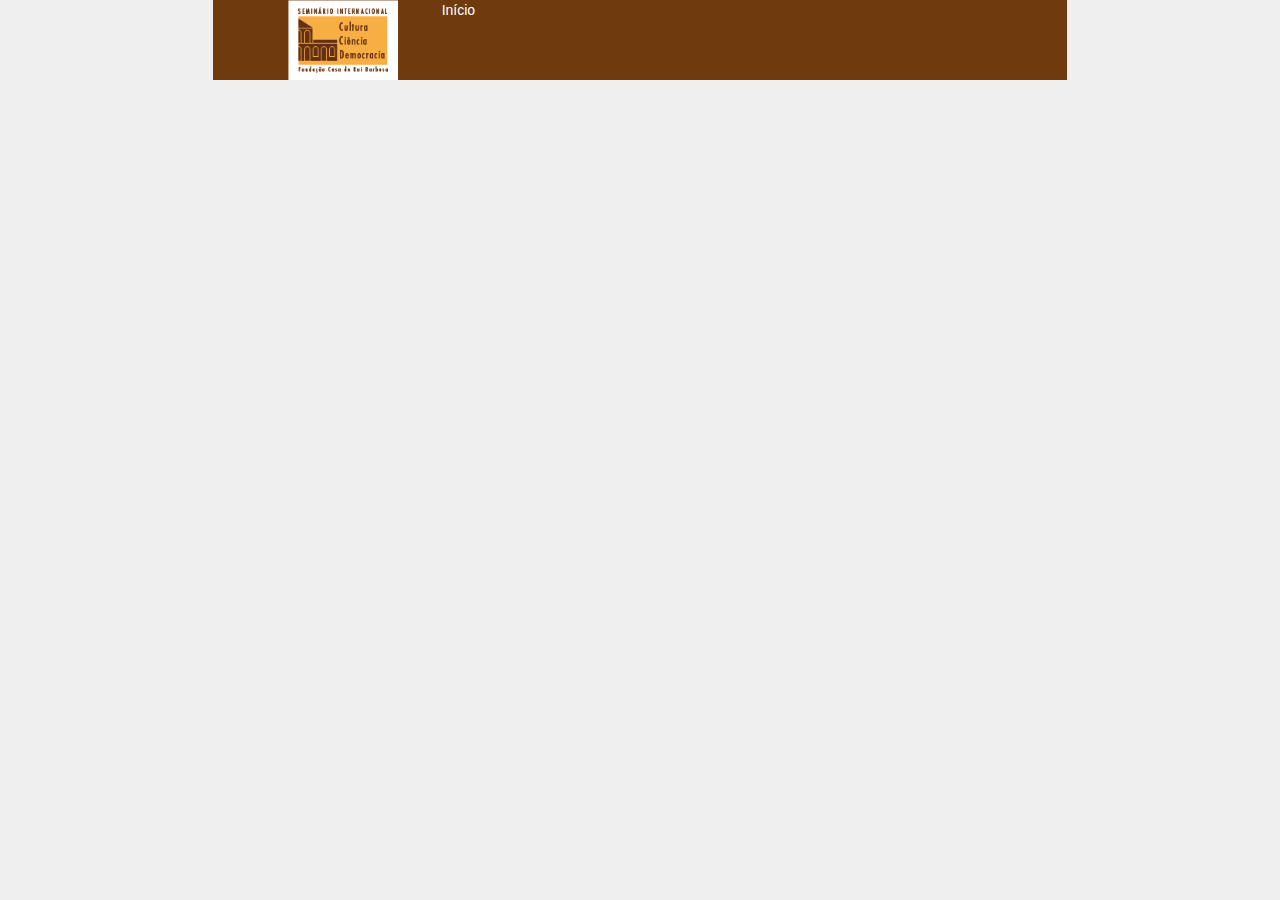
==== index.html @ ac3edf66 "first commit" ====
<!DOCTYPE html>
<html lang="pt-br">
<head>
    <meta charset="UTF-8">
    <title>Seminário Internacional</title>

    <script src="js/jquery-3.2.1.min.js"></script>
    <script src="js/bootstrap.min.js"></script>
    <link rel="stylesheet" href="css/bootstrap.min.css">
    <link rel="stylesheet" href="css/main.css">
</head>
<body>
    <div class="container-fluid">
        <div class="row">
            <div class="col-md-8 col-md-offset-2 sem-menu">
                <div class="row sem-header">
                    <!--<div class="sem-table">-->
                        <div class="col-md-3">
                            <img src="img/logo.png" alt="Seminário Internacional Cultura Ciência Democracia" />
                        </div>
                        <div class="col-md-1">
                            Início
                        </div>
                    <!--</div>-->
                </div>
            </div>
        </div>
    </div>
</body>
</html>
---- css/main.css ----
body{
    background-color: #efefef;
}

.sem-header{
    background-color: #703a0f;
    color: #fff;
}

.sem-table{
    display: table;
}

.sem-header-col{
    display: table-cell;
    vertical-align: middle;
}

.sem-header img{
    max-height: 80px;
    margin-left: 60px;
}

.container-links{
    display: table;
}

.col{
    display: table-cell;
    vertical-align: middle;
    background-color: #2e6da4;
}
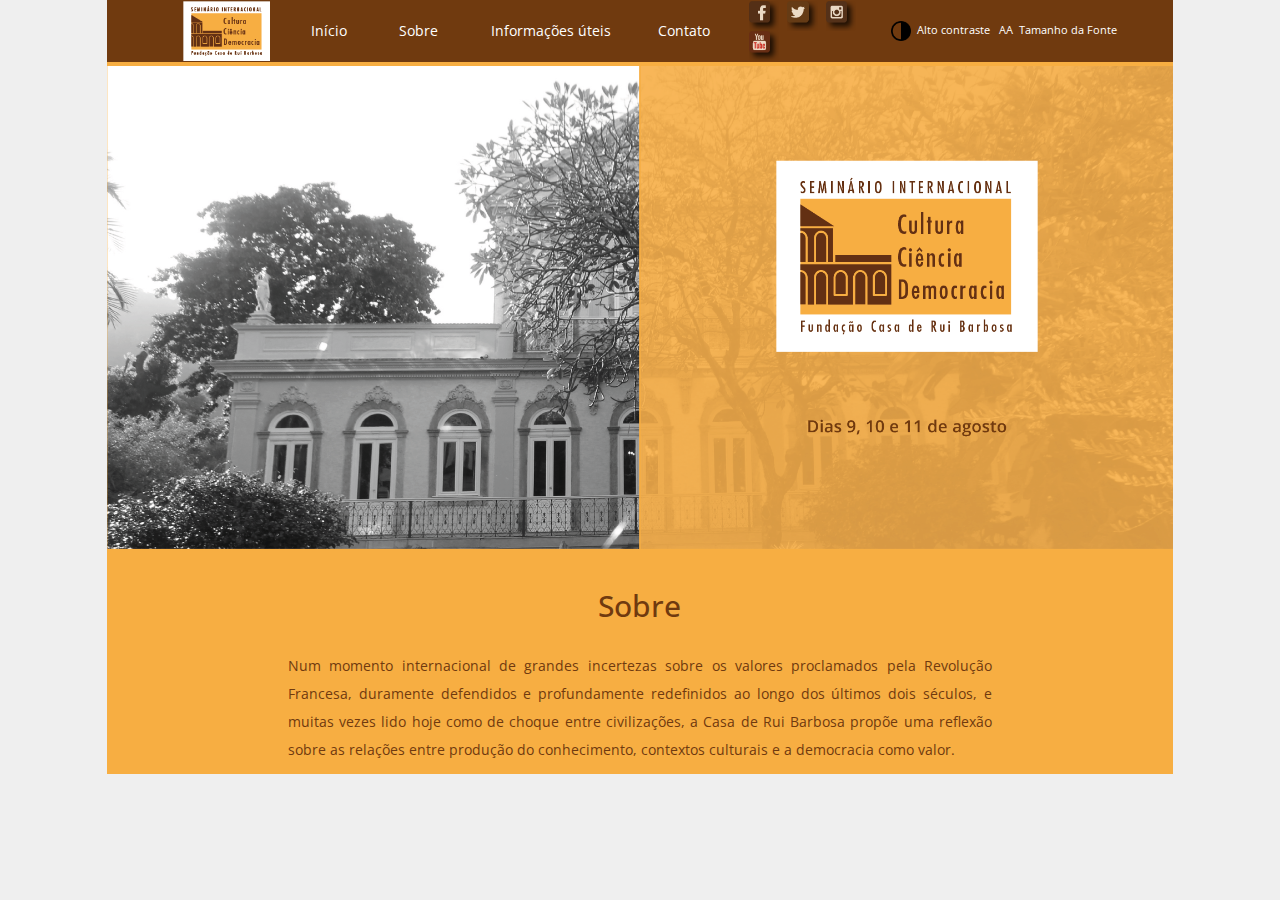
==== commit 59dfe0c1: "Menu and body started" ====
--- a/index.html
+++ b/index.html
@@ -1,30 +1,62 @@
 <!DOCTYPE html>
 <html lang="pt-br">
 <head>
-    <meta charset="UTF-8">
-    <title>Seminário Internacional</title>
+	<meta charset="UTF-8">
+	<title>Seminário Internacional</title>
 
-    <script src="js/jquery-3.2.1.min.js"></script>
-    <script src="js/bootstrap.min.js"></script>
-    <link rel="stylesheet" href="css/bootstrap.min.css">
-    <link rel="stylesheet" href="css/main.css">
+	<script src="js/jquery-3.2.1.min.js"></script>
+	<script src="js/bootstrap.min.js"></script>
+	<link rel="stylesheet" href="css/bootstrap.min.css">
+	<link rel="stylesheet" href="css/main.css">
+	<meta name="viewport" content="width=device-width, initial-scale=1">
+	<link href="https://fonts.googleapis.com/css?family=Open+Sans" rel="stylesheet">
 </head>
 <body>
-    <div class="container-fluid">
-        <div class="row">
-            <div class="col-md-8 col-md-offset-2 sem-menu">
-                <div class="row sem-header">
-                    <!--<div class="sem-table">-->
-                        <div class="col-md-3">
-                            <img src="img/logo.png" alt="Seminário Internacional Cultura Ciência Democracia" />
-                        </div>
-                        <div class="col-md-1">
-                            Início
-                        </div>
-                    <!--</div>-->
-                </div>
-            </div>
-        </div>
-    </div>
+<div class="container-fluid">
+	<div class="row sem-body">
+		<div class="col-md-10 col-md-offset-1 col-sm-10 col-sm-offset-1 col-xs-10 col-xs-offset-1">
+			<nav class="row row-eq-height sem-header navbar">
+				<div class="col-md-2 col-sm-2 col-xs-2 sem-menu-col hidden-xs hidden-sm">
+					<img src="img/logo.png" alt="Seminário Internacional Cultura Ciência Democracia" />
+				</div>
+				<div class="col-md-1 col-sm-2 col-xs-2 sem-menu-col">
+					<a href="#">Início</a>
+				</div>
+				<div class="col-md-1 col-sm-2 col-xs-2 sem-menu-col">
+					<a href="#">Sobre</a>
+				</div>
+				<div class="col-md-2 col-sm-4 col-xs-4 sem-menu-col">
+					<a href="#">Informações úteis</a>
+				</div>
+				<div class="col-md-1 col-sm-2 col-xs-2 sem-menu-col">
+					<a href="#">Contato</a>
+				</div>
+				<div class="col-md-2 sem-social hidden-xs hidden-sm">
+					<img src="img/facebook.png" alt="Facebook">
+					<img src="img/twitter.png" alt="Twitter">
+					<img src="img/instagram.png" alt="Instagram">
+					<img src="img/youtube.png" alt="Youtube">
+				</div>
+				<div class="col-md-3 col-sm-3 col-xs-3 sem-social">
+					<img src="img/contrast.png" alt="" class="acessibility">&nbsp;&nbsp;Alto contraste&nbsp;&nbsp;
+					<span>A</span><span>A</span>&nbsp;&nbsp;Tamanho da Fonte
+				</div>
+			</nav>
+
+			<div class="row">
+				<img class="sem-banner" src="img/banner.png" alt="">
+			</div>
+
+			<div class="row sem-about">
+				<h2 class="sem-caption">Sobre</h2>
+				<p class="sem-text">Num momento internacional de grandes incertezas sobre os valores proclamados pela Revolução Francesa,
+					duramente defendidos e profundamente redefinidos ao longo dos últimos dois séculos, e muitas vezes
+					lido hoje como de choque entre civilizações, a Casa de Rui Barbosa propõe uma reflexão sobre as relações
+					entre produção do conhecimento, contextos culturais e a democracia como valor.
+				</p>
+			</div>
+		</div>
+	</div>
+</div>
 </body>
 </html>--- a/css/main.css
+++ b/css/main.css
@@ -1,33 +1,82 @@
 body{
     background-color: #efefef;
+    font-family: 'Open Sans', sans-serif;
+}
+
+sem-body {
+    background-color: #dfa047;
 }
 
 .sem-header{
     background-color: #703a0f;
     color: #fff;
-}
-
-.sem-table{
-    display: table;
-}
-
-.sem-header-col{
-    display: table-cell;
-    vertical-align: middle;
+    margin-bottom: 0px;
+    border-radius: 0px;
 }
 
 .sem-header img{
-    max-height: 80px;
+    max-height: 60px;
     margin-left: 60px;
 }
 
-.container-links{
-    display: table;
+.row-eq-height {
+    display: -webkit-box;
+    display: -webkit-flex;
+    display: -ms-flexbox;
+    display: flex;
 }
 
-.col{
-    display: table-cell;
-    vertical-align: middle;
-    background-color: #2e6da4;
+.sem-menu-col {
+    display: flex;
+    flex-direction: column;
+    justify-content: center;
+    text-align: center;
+    font-size: 1em;
 }
 
+.sem-menu-col a{
+    text-decoration: none;
+    color: #fff;
+}
+
+.sem-social {
+    flex-direction: row;
+    margin-top: auto;
+    margin-bottom: auto;
+    font-size: 0.8em;
+}
+
+.sem-social img{
+    margin-left: 5px;
+    max-height: 30px;
+ }
+
+.sem-social .acessibility {
+    margin-left: -30px;
+    max-height: 20px;
+}
+
+.sem-banner {
+    background-color: #f7ae42;
+    padding-top: 4px;
+    width: 100%;
+}
+
+.sem-about {
+    padding-top: 20px;
+    background-color: #f7ae42;
+    color: #703a0f;
+}
+.sem-about .sem-caption{
+    text-align: center;
+}
+
+.sem-about .sem-text {
+    padding-top: 20px;
+    margin-left: auto;
+    margin-right: auto;
+    width: 66%;
+    line-height: 200%;
+    text-align: justify;
+}
+
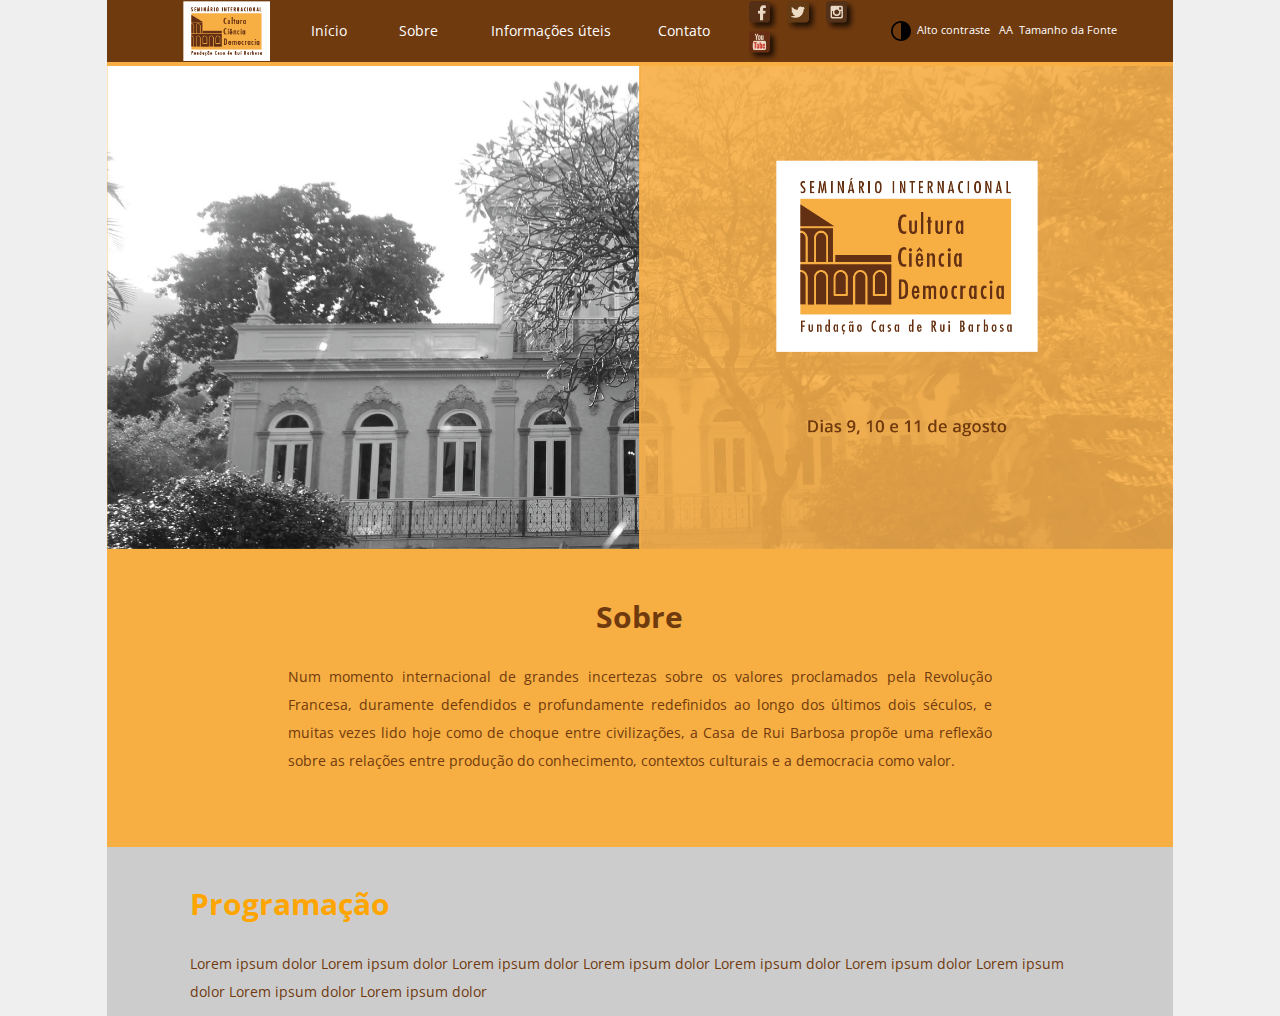
==== commit 5256c5a6: "Started the event schedule" ====
--- a/index.html
+++ b/index.html
@@ -55,6 +55,13 @@
 					entre produção do conhecimento, contextos culturais e a democracia como valor.
 				</p>
 			</div>
+
+			<div class="row sem-event">
+				<h2 class="sem-caption">Programação</h2>
+				<p class="sem-text">Lorem ipsum dolor Lorem ipsum dolor Lorem ipsum dolor Lorem ipsum dolor Lorem ipsum dolor
+					Lorem ipsum dolor Lorem ipsum dolor Lorem ipsum dolor Lorem ipsum dolor
+				</p>
+			</div>
 		</div>
 	</div>
 </div>
--- a/css/main.css
+++ b/css/main.css
@@ -63,12 +63,14 @@
 }
 
 .sem-about {
-    padding-top: 20px;
+    padding-top: 3%;
+    padding-bottom: 6%;
     background-color: #f7ae42;
     color: #703a0f;
 }
 .sem-about .sem-caption{
     text-align: center;
+    font-weight: bold;
 }
 
 .sem-about .sem-text {
@@ -80,3 +82,19 @@
     text-align: justify;
 }
 
+.sem-event {
+    padding-top: 20px;
+    padding-left: 8%;
+    padding-right: 8%;
+    line-height: 200%;
+    background-color: #ccc;
+    color: #703a0f;
+}
+
+.sem-event .sem-caption {
+    font-weight: bold;
+    color: orange;
+}
+.sem-event .sem-text {
+    padding-top: 20px;
+}
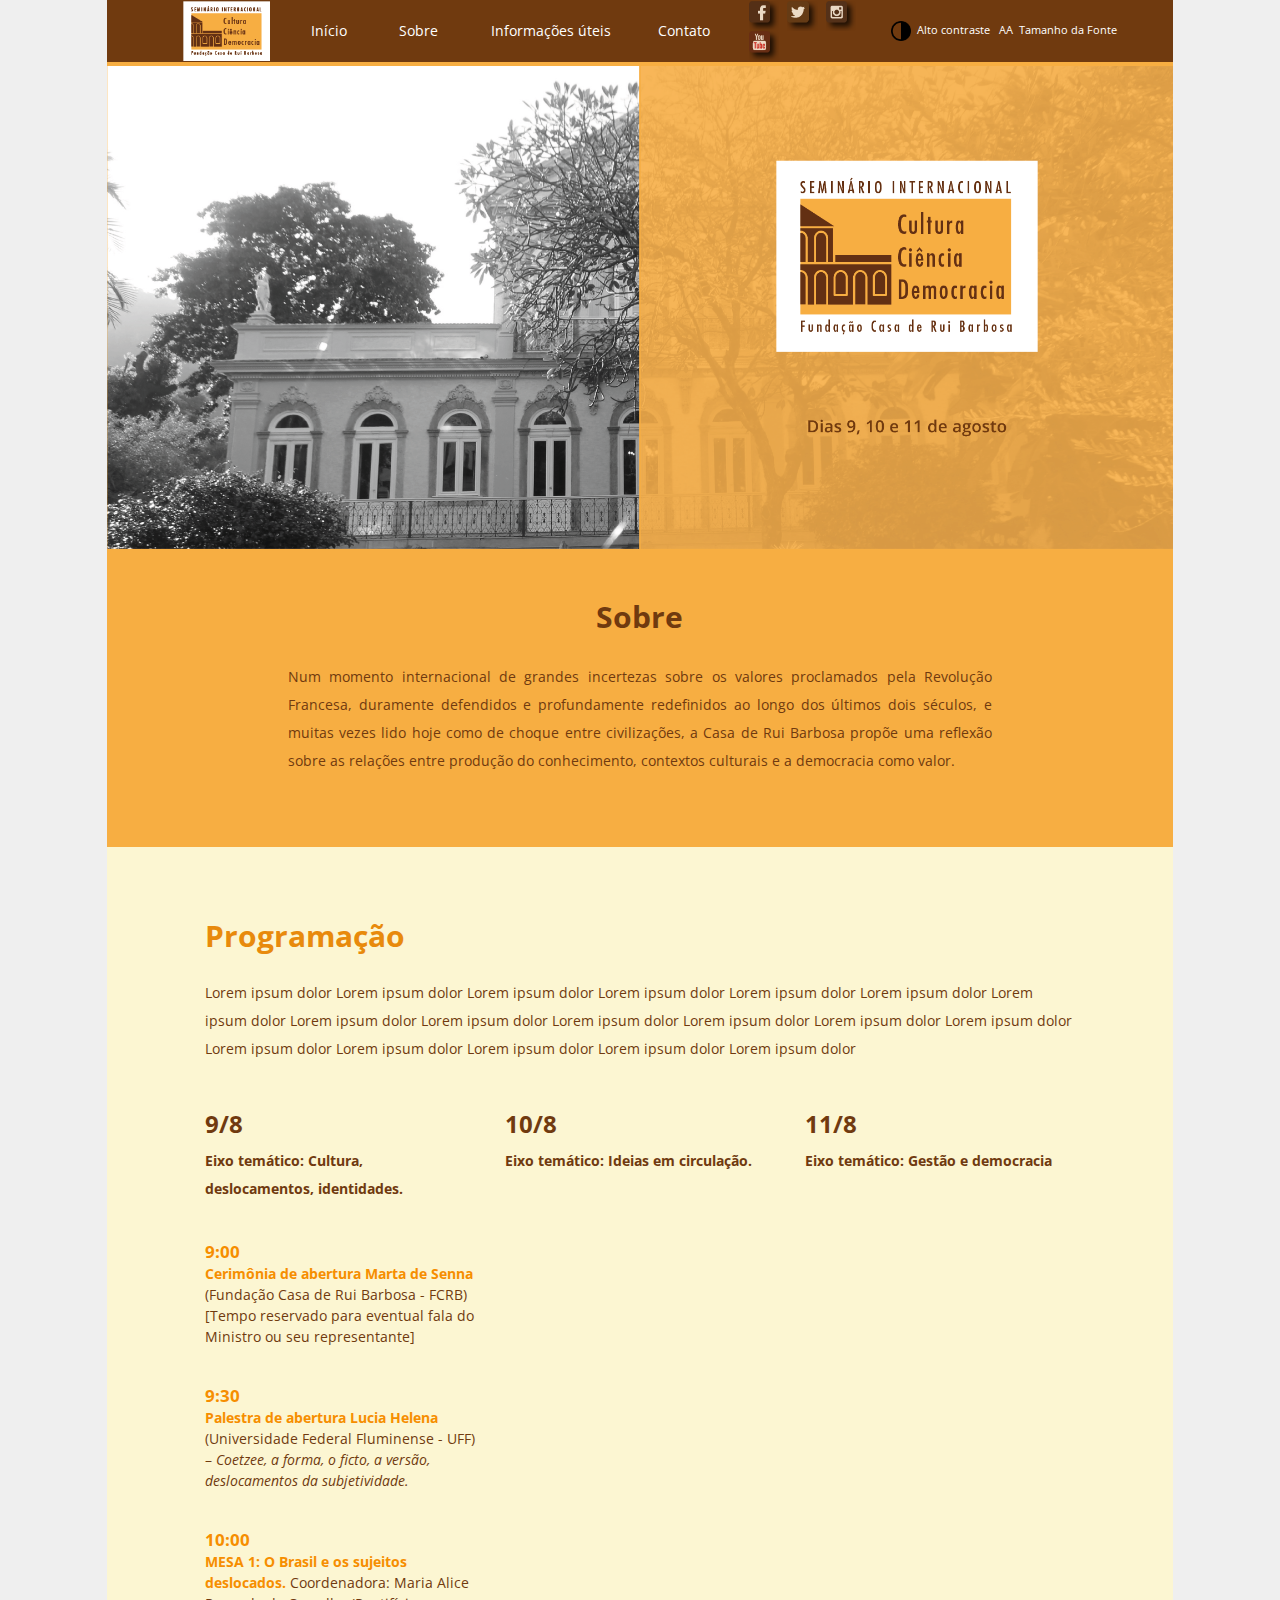
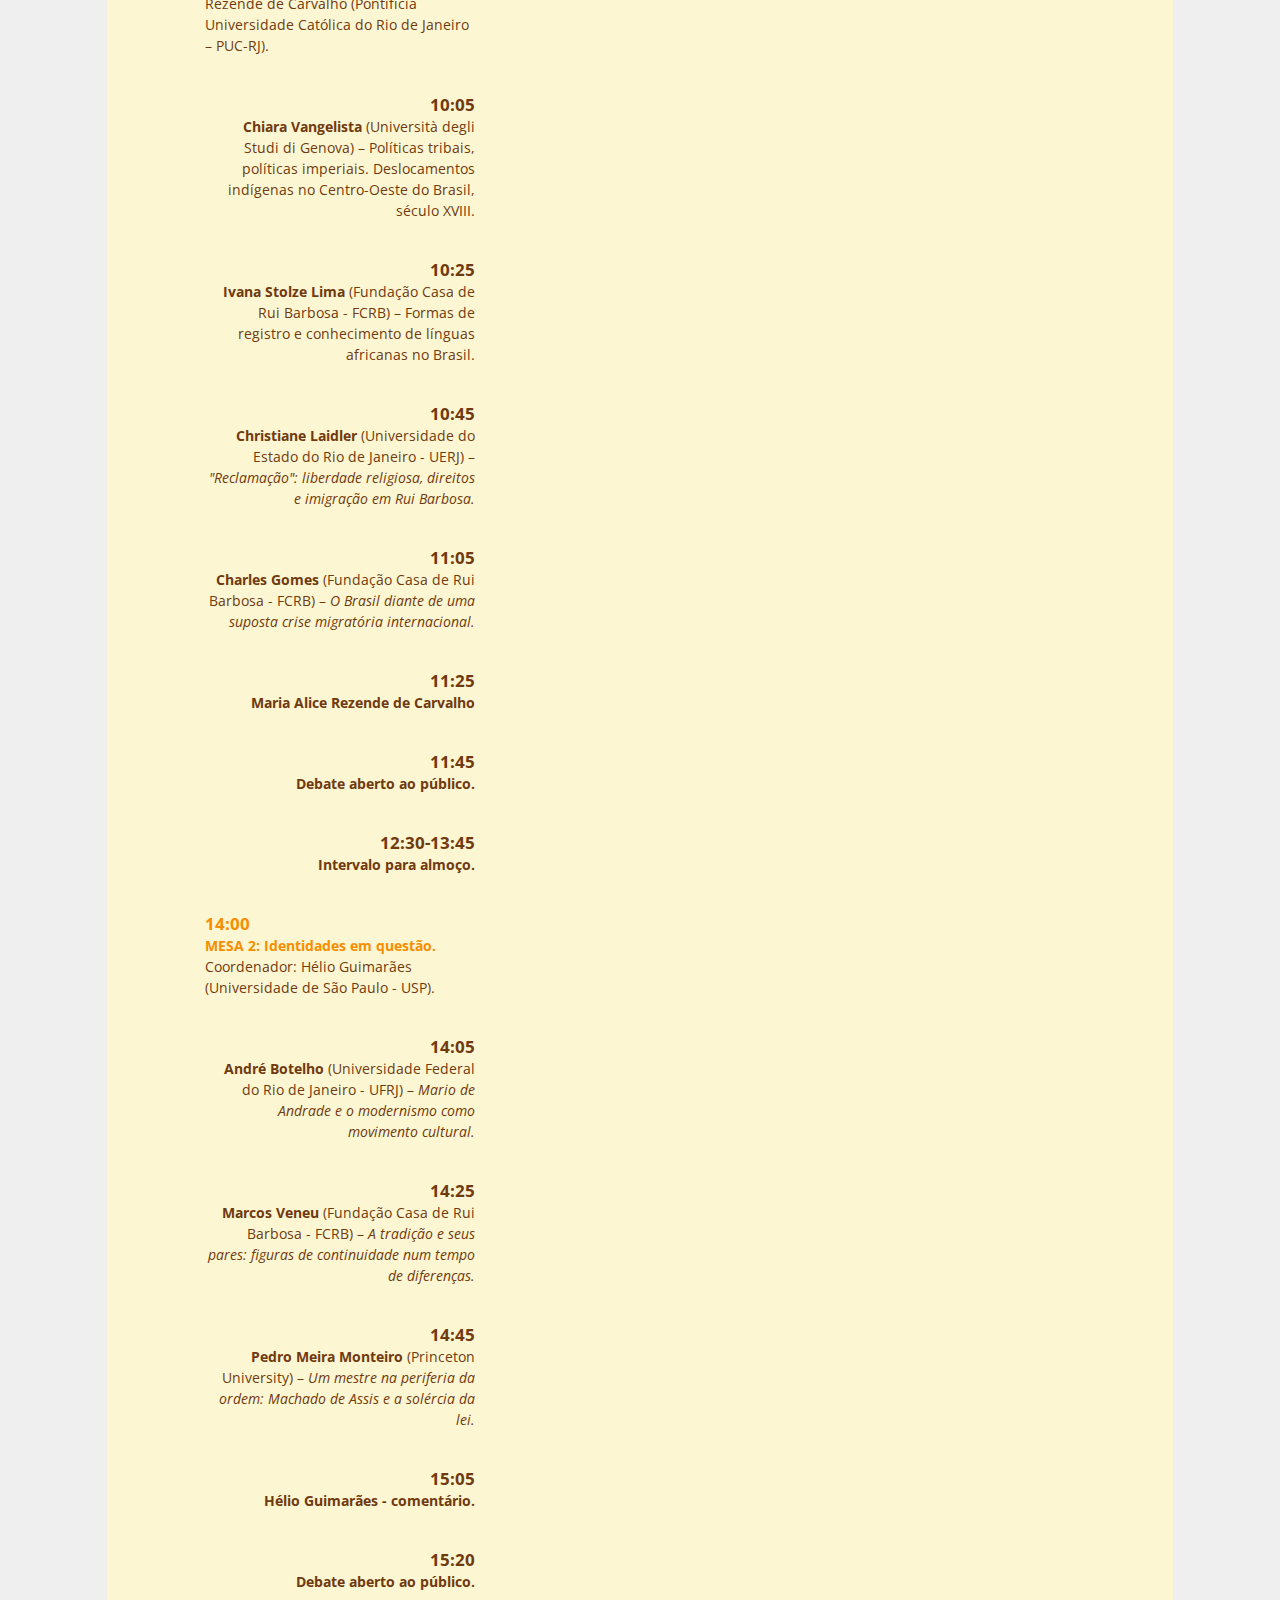
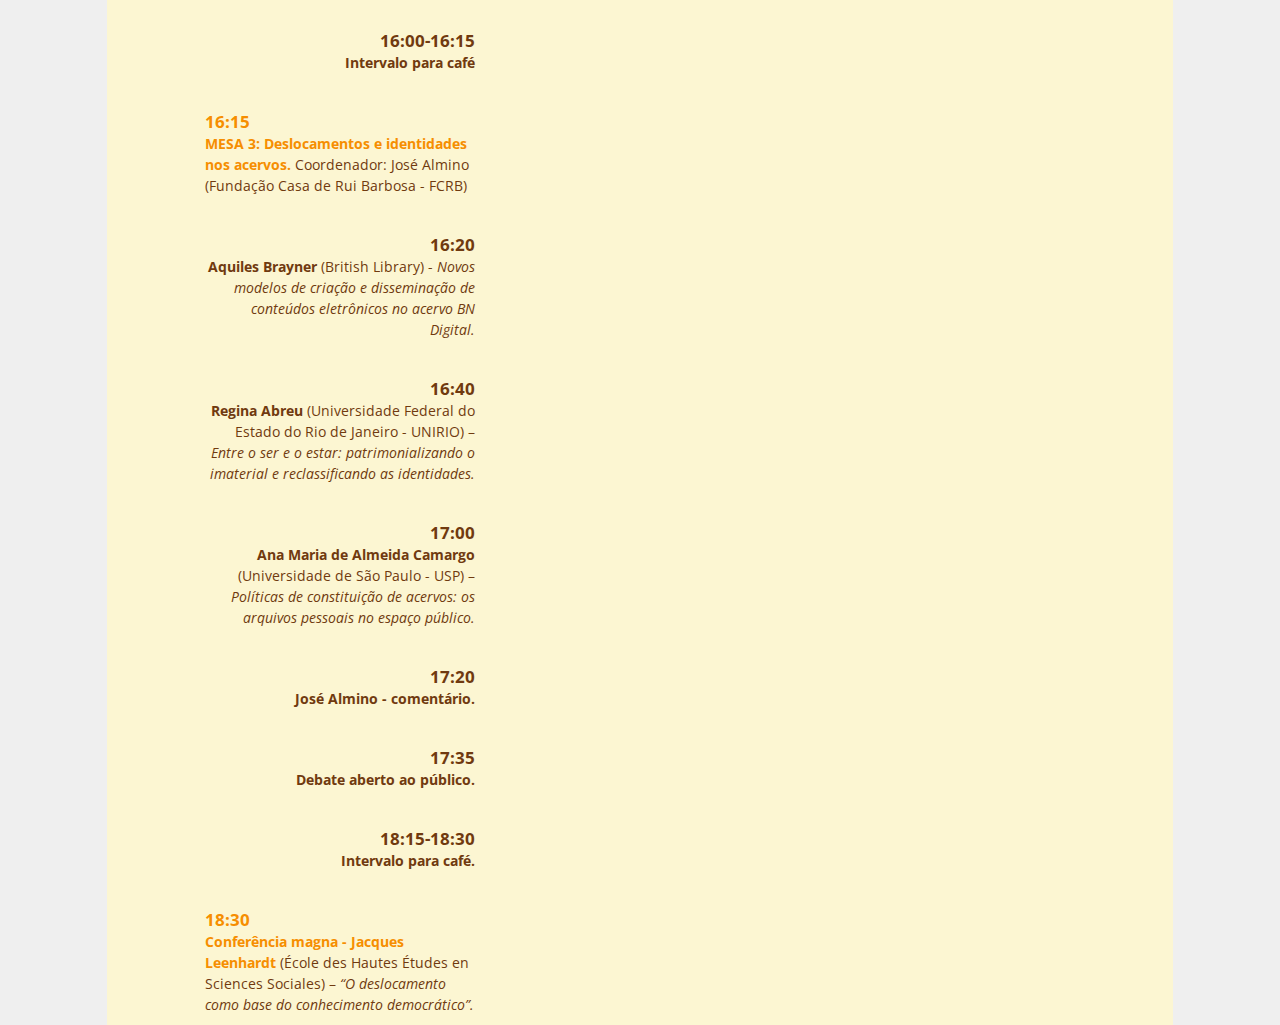
==== commit 4e15e03d: "Event almost ready" ====
--- a/index.html
+++ b/index.html
@@ -57,10 +57,229 @@
 			</div>
 
 			<div class="row sem-event">
-				<h2 class="sem-caption">Programação</h2>
-				<p class="sem-text">Lorem ipsum dolor Lorem ipsum dolor Lorem ipsum dolor Lorem ipsum dolor Lorem ipsum dolor
-					Lorem ipsum dolor Lorem ipsum dolor Lorem ipsum dolor Lorem ipsum dolor
-				</p>
+				<div class="col-md-12 col-sm-12 col-xs-12">
+					<h2 class="sem-caption">Programação</h2>
+					<p class="sem-text">Lorem ipsum dolor Lorem ipsum dolor Lorem ipsum dolor Lorem ipsum dolor Lorem ipsum dolor
+						Lorem ipsum dolor Lorem ipsum dolor Lorem ipsum dolor Lorem ipsum dolor Lorem ipsum dolor Lorem ipsum dolor
+						Lorem ipsum dolor Lorem ipsum dolor Lorem ipsum dolor Lorem ipsum dolor Lorem ipsum dolor Lorem ipsum dolor
+						Lorem ipsum dolor
+					</p>
+				</div>
+				<div class="col-md-4">
+					<p>
+						<strong><h3>9/8</h3></strong>
+						<strong>Eixo temático: Cultura, deslocamentos, identidades.</strong>
+					</p>
+					<br>
+					<p class="sem-event-item">
+						<strong>
+							<span>9:00</span><br>
+							Cerimônia de abertura
+							Marta de Senna
+						</strong>
+						(Fundação Casa de Rui Barbosa - FCRB)
+						[Tempo reservado para eventual fala do Ministro ou seu representante]
+					</p>
+					<br>
+					<p class="sem-event-item">
+						<strong>
+							<span>9:30</span><br>
+							Palestra de abertura Lucia Helena
+						</strong>
+						(Universidade Federal Fluminense - UFF) – <em>Coetzee, a forma, o ficto, a versão, deslocamentos da subjetividade.</em>
+					</p>
+					<br>
+					<p class="sem-event-item">
+						<strong>
+							<span>10:00</span><br>
+							MESA 1: O Brasil e os sujeitos deslocados.
+						</strong>
+						Coordenadora: Maria Alice Rezende de Carvalho (Pontifícia Universidade Católica do Rio de Janeiro – PUC-RJ).
+					</p>
+					<br>
+					<p class="sem-event-item-right">
+						<strong>
+							<span>10:05</span><br>
+							Chiara Vangelista
+						</strong>
+						(Università degli Studi di Genova) – Políticas tribais, políticas imperiais.
+						Deslocamentos indígenas no Centro-Oeste do Brasil, século XVIII.
+					</p>
+					<br>
+					<p class="sem-event-item-right">
+						<strong>
+							<span>10:25</span><br>
+							Ivana Stolze Lima
+						</strong>
+						(Fundação Casa de Rui Barbosa - FCRB) – Formas de registro e conhecimento de línguas africanas no Brasil.
+					</p>
+					<br>
+					<p class="sem-event-item-right">
+						<strong>
+							<span>10:45</span><br>
+							Christiane Laidler
+						</strong>
+						(Universidade do Estado do Rio de Janeiro - UERJ) – <em>"Reclamação": liberdade religiosa, direitos e
+						imigração em Rui Barbosa.</em>
+					</p>
+					<br>
+					<p class="sem-event-item-right">
+						<strong>
+							<span>11:05</span><br>
+							Charles Gomes
+						</strong>
+						(Fundação Casa de Rui Barbosa - FCRB) – <em>O Brasil diante de uma suposta crise migratória internacional.</em>
+					</p>
+					<br>
+					<p class="sem-event-item-right">
+						<strong>
+							<span>11:25</span><br>
+							Maria Alice Rezende de Carvalho
+						</strong>
+					</p>
+					<br>
+					<p class="sem-event-item-right">
+						<strong>
+							<span>11:45</span><br>
+							Debate aberto ao público.
+						</strong>
+					</p>
+					<br>
+					<p class="sem-event-item-right">
+						<strong>
+							<span>12:30-13:45</span><br>
+							Intervalo para almoço.
+						</strong>
+					</p>
+					<br>
+					<p class="sem-event-item">
+						<strong>
+							<span>14:00</span><br>
+							MESA 2: Identidades em questão.
+						</strong>
+						Coordenador: Hélio Guimarães (Universidade de São Paulo - USP).
+					</p>
+					<br>
+					<p class="sem-event-item-right">
+						<strong>
+							<span>14:05</span><br>
+							André Botelho
+						</strong>
+						(Universidade Federal do Rio de Janeiro - UFRJ) – <em>Mario de Andrade e o modernismo como movimento cultural.</em>
+					</p>
+					<br>
+					<p class="sem-event-item-right">
+						<strong>
+							<span>14:25</span><br>
+							Marcos Veneu
+						</strong>
+						(Fundação Casa de Rui Barbosa - FCRB) – <em>A tradição e seus pares: figuras de continuidade num tempo de diferenças.</em>
+					</p>
+					<br>
+					<p class="sem-event-item-right">
+						<strong>
+							<span>14:45</span><br>
+							Pedro Meira Monteiro
+						</strong>
+						(Princeton University) – <em>Um mestre na periferia da ordem: Machado de Assis e a solércia da lei.</em>
+					</p>
+					<br>
+					<p class="sem-event-item-right">
+						<strong>
+							<span>15:05</span><br>
+							Hélio Guimarães - comentário.
+						</strong>
+					</p>
+					<br>
+					<p class="sem-event-item-right">
+						<strong>
+							<span>15:20</span><br>
+							Debate aberto ao público.
+						</strong>
+					</p>
+					<br>
+					<p class="sem-event-item-right">
+						<strong>
+							<span>16:00-16:15</span><br>
+							Intervalo para café
+						</strong>
+					</p>
+					<br>
+					<p class="sem-event-item">
+						<strong>
+							<span>16:15</span><br>
+							MESA 3: Deslocamentos e identidades nos acervos.
+						</strong>
+						Coordenador: José Almino (Fundação Casa de Rui Barbosa - FCRB)
+					</p>
+					<br>
+					<p class="sem-event-item-right">
+						<strong>
+							<span>16:20</span><br>
+							Aquiles Brayner
+						</strong>
+						(British Library) - <em>Novos modelos de criação e disseminação de conteúdos eletrônicos no acervo BN Digital.</em>
+					</p>
+					<br>
+					<p class="sem-event-item-right">
+						<strong>
+							<span>16:40</span><br>
+							Regina Abreu
+						</strong>
+						(Universidade Federal do Estado do Rio de Janeiro - UNIRIO) –
+						<em>Entre o ser e o estar: patrimonializando o imaterial e reclassificando as identidades.</em>
+					</p>
+					<br>
+					<p class="sem-event-item-right">
+						<strong>
+							<span>17:00</span><br>
+							Ana Maria de Almeida Camargo
+						</strong>
+						(Universidade de São Paulo - USP) –
+						<em>Políticas de constituição de acervos: os arquivos pessoais no espaço público.</em>
+					</p>
+					<br>
+					<p class="sem-event-item-right">
+						<strong>
+							<span>17:20</span><br>
+							José Almino - comentário.
+						</strong>
+					</p>
+					<br>
+					<p class="sem-event-item-right">
+						<strong>
+							<span>17:35</span><br>
+							Debate aberto ao público.
+						</strong>
+					</p>
+					<br>
+					<p class="sem-event-item-right">
+						<strong>
+							<span>18:15-18:30</span><br>
+							Intervalo para café.
+						</strong>
+					</p>
+					<br>
+					<p class="sem-event-item">
+						<strong>
+							<span>18:30</span><br>
+							Conferência magna - Jacques Leenhardt
+						</strong>
+						(École des Hautes Études en Sciences Sociales)  – <em>“O deslocamento como base do conhecimento democrático”.</em>
+					</p>
+				</div>
+				<div class="col-md-4">
+					<p>
+						<strong><h3>10/8</h3></strong>
+						<strong>Eixo temático: Ideias em circulação.</strong>
+					</p>
+				</div>
+				<div class="col-md-4">
+					<p>
+						<strong><h3>11/8</h3></strong>
+						<strong>Eixo temático: Gestão e democracia</strong>
+					</p>
+				</div>
 			</div>
 		</div>
 	</div>
--- a/css/main.css
+++ b/css/main.css
@@ -83,18 +83,36 @@
 }
 
 .sem-event {
-    padding-top: 20px;
+    padding-top: 5%;
     padding-left: 8%;
     padding-right: 8%;
     line-height: 200%;
-    background-color: #ccc;
+    background-color: #fcf6d2;
     color: #703a0f;
 }
 
 .sem-event .sem-caption {
     font-weight: bold;
-    color: orange;
+    color: #e88a0c;
 }
 .sem-event .sem-text {
-    padding-top: 20px;
+    padding-top: 2%;
+    padding-bottom: 2%;
 }
+
+.sem-event .sem-event-item {
+    line-height: 150%;
+}
+
+.sem-event .sem-event-item strong {
+    color: #f68e00;
+}
+
+.sem-event .sem-event-item strong span, .sem-event .sem-event-item-right strong span {
+    font-size: 1.2em;
+}
+
+.sem-event .sem-event-item-right {
+    text-align: right;
+    line-height: 150%;
+}
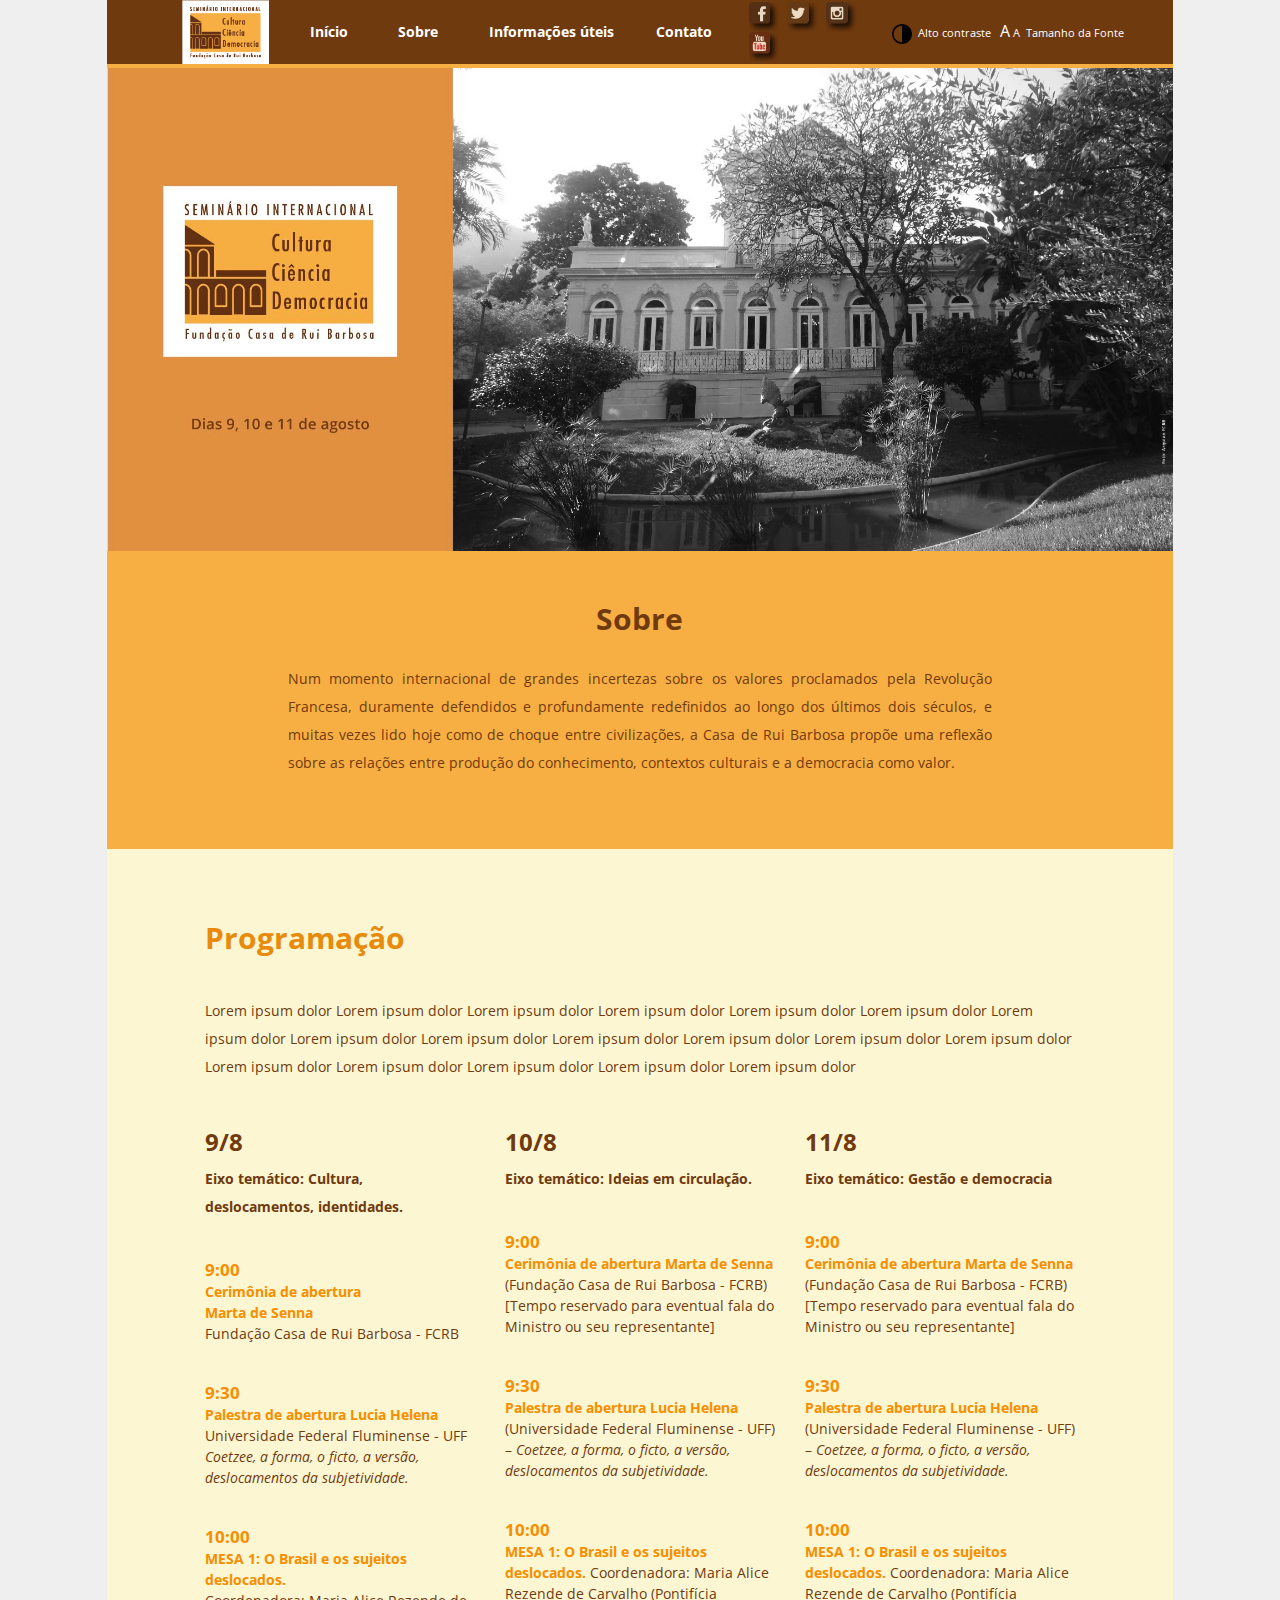
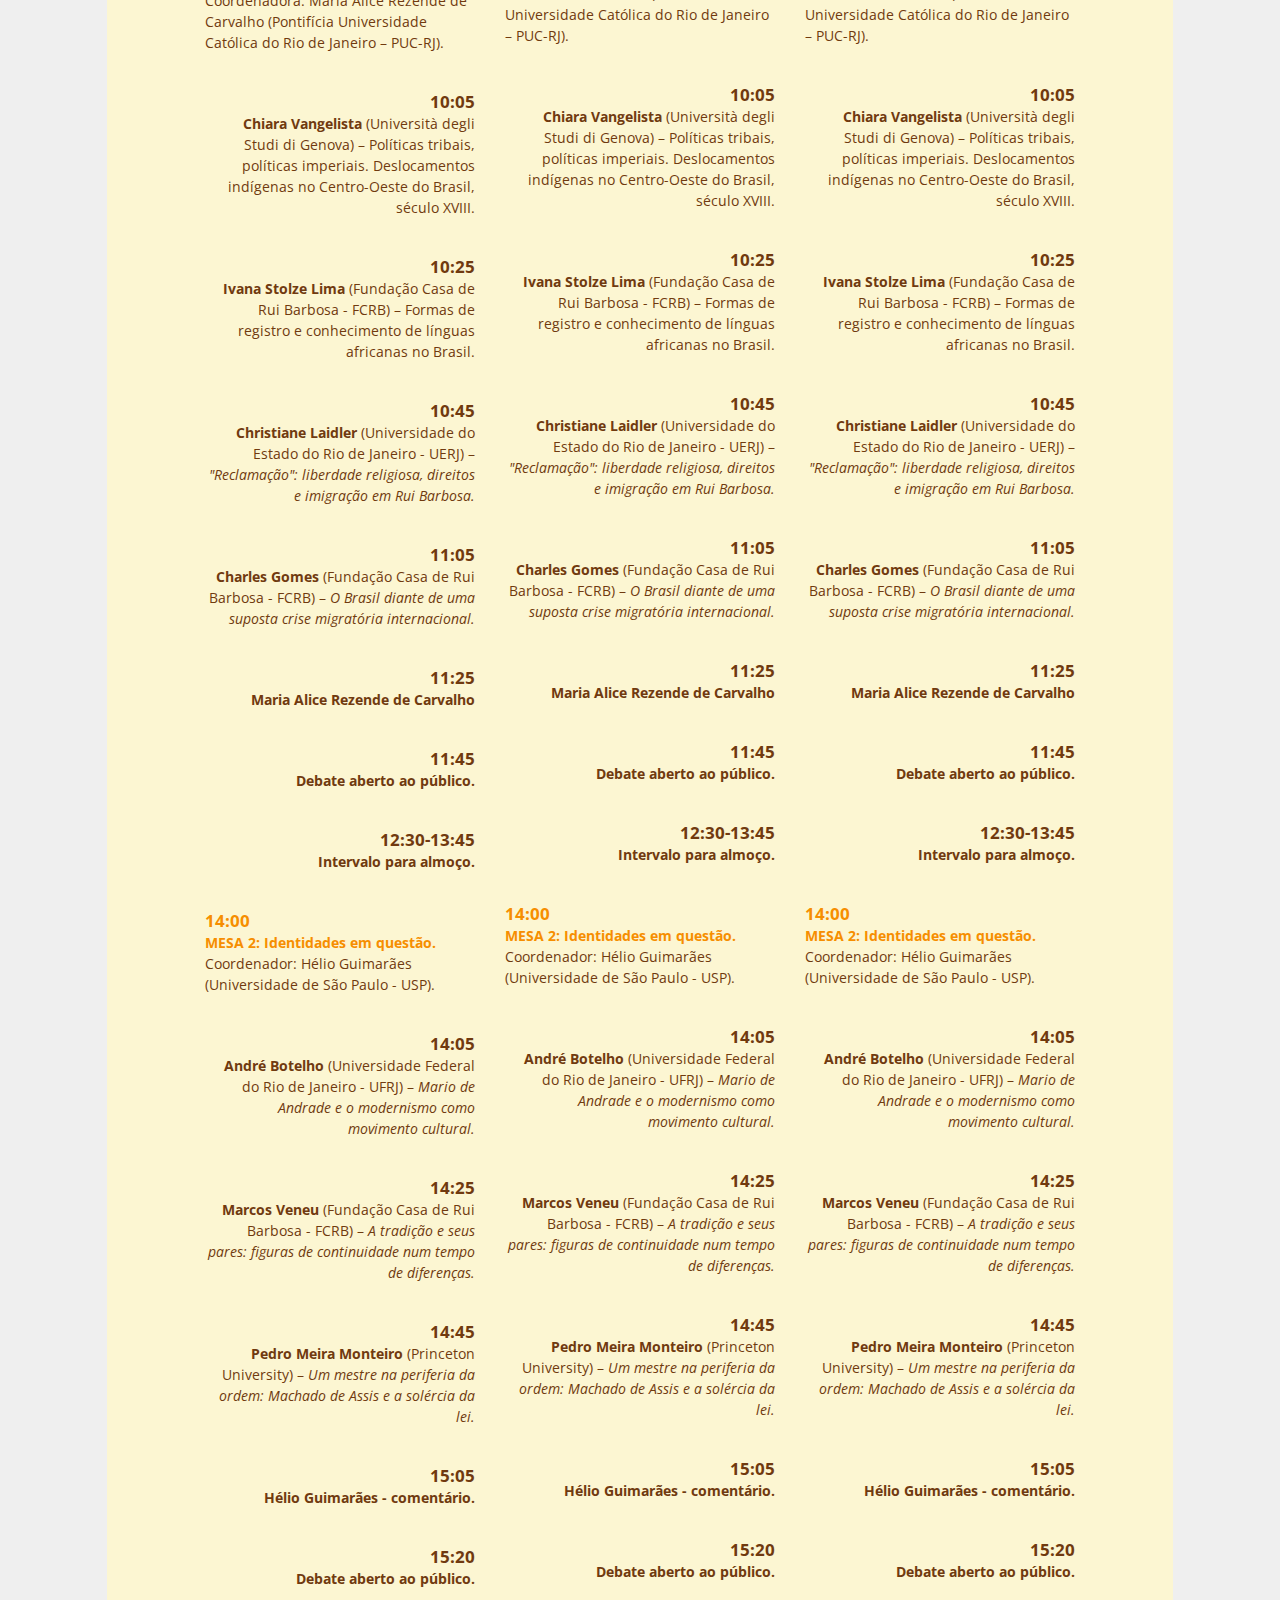
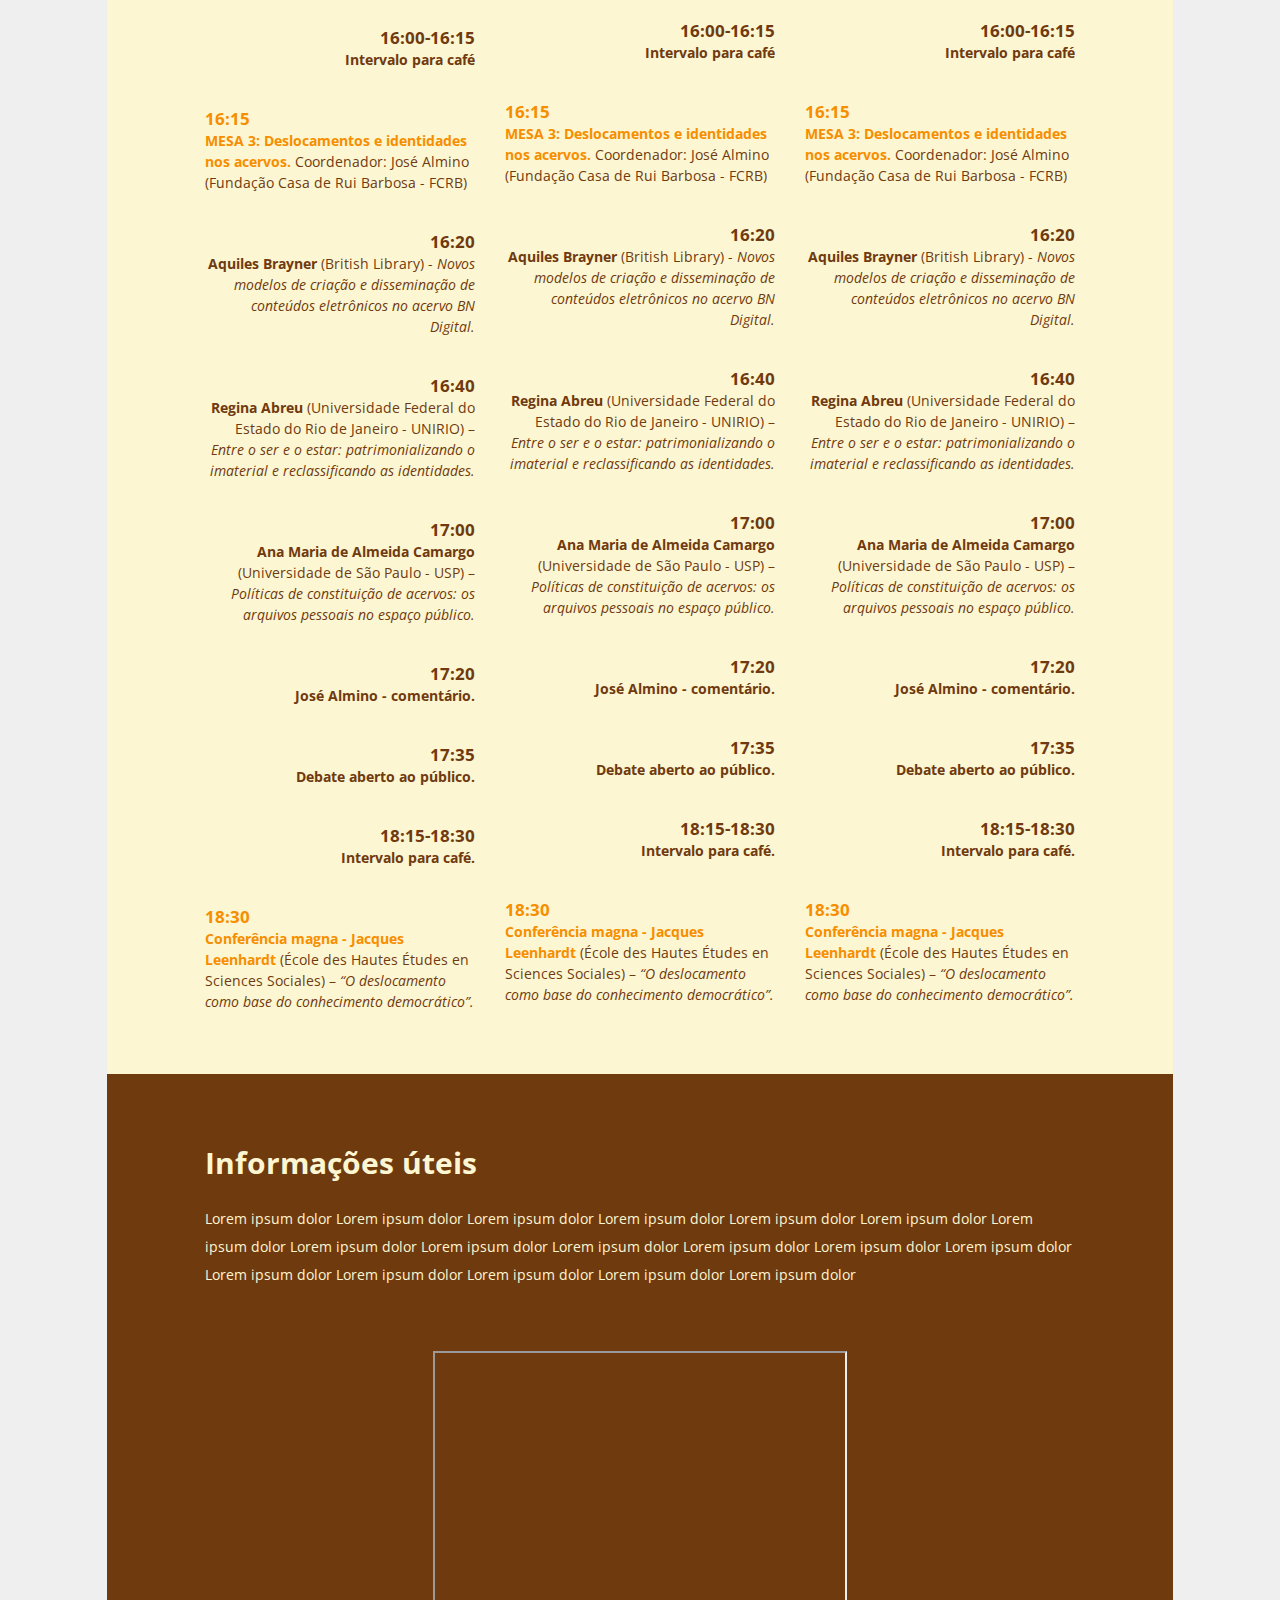
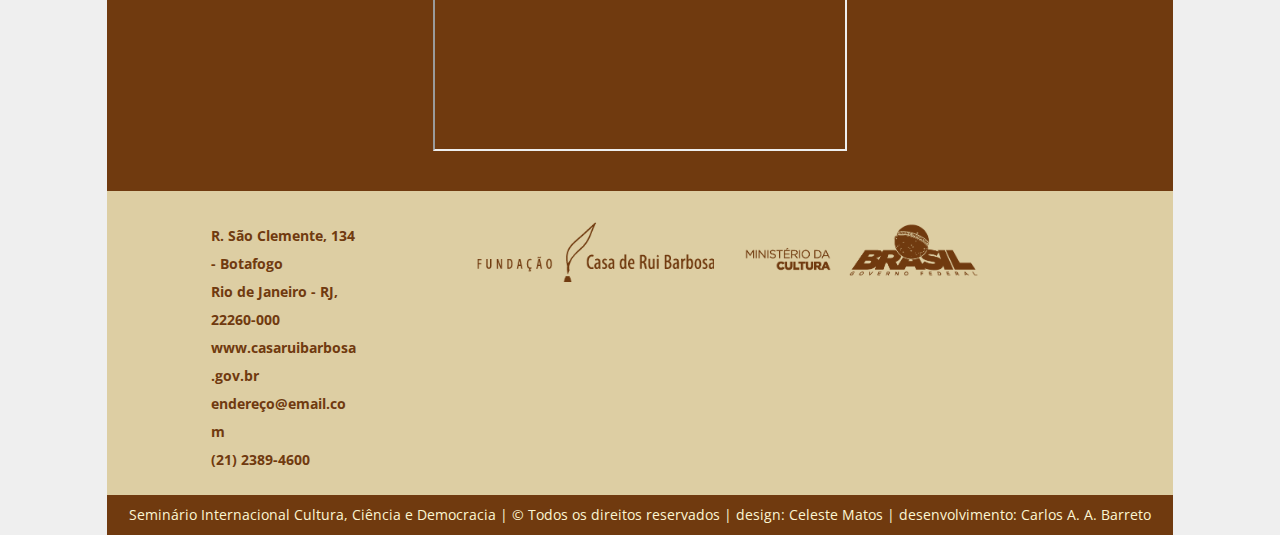
==== commit 95c6b7a0: "A lot of changes, fixed menu, doing the event data, have to fix the issue in the bottom with 2 image" ====
--- a/index.html
+++ b/index.html
@@ -6,6 +6,7 @@
 
 	<script src="js/jquery-3.2.1.min.js"></script>
 	<script src="js/bootstrap.min.js"></script>
+	<script src="js/main.js"></script>
 	<link rel="stylesheet" href="css/bootstrap.min.css">
 	<link rel="stylesheet" href="css/main.css">
 	<meta name="viewport" content="width=device-width, initial-scale=1">
@@ -15,21 +16,21 @@
 <div class="container-fluid">
 	<div class="row sem-body">
 		<div class="col-md-10 col-md-offset-1 col-sm-10 col-sm-offset-1 col-xs-10 col-xs-offset-1">
-			<nav class="row row-eq-height sem-header navbar">
+			<nav class="row row-eq-height sem-header navbar" id="home">
 				<div class="col-md-2 col-sm-2 col-xs-2 sem-menu-col hidden-xs hidden-sm">
 					<img src="img/logo.png" alt="Seminário Internacional Cultura Ciência Democracia" />
 				</div>
 				<div class="col-md-1 col-sm-2 col-xs-2 sem-menu-col">
-					<a href="#">Início</a>
+					<a href="#home">Início</a>
 				</div>
 				<div class="col-md-1 col-sm-2 col-xs-2 sem-menu-col">
-					<a href="#">Sobre</a>
+					<a href="#about">Sobre</a>
 				</div>
 				<div class="col-md-2 col-sm-4 col-xs-4 sem-menu-col">
-					<a href="#">Informações úteis</a>
+					<a href="#util">Informações úteis</a>
 				</div>
 				<div class="col-md-1 col-sm-2 col-xs-2 sem-menu-col">
-					<a href="#">Contato</a>
+					<a href="#footer">Contato</a>
 				</div>
 				<div class="col-md-2 sem-social hidden-xs hidden-sm">
 					<img src="img/facebook.png" alt="Facebook">
@@ -38,16 +39,16 @@
 					<img src="img/youtube.png" alt="Youtube">
 				</div>
 				<div class="col-md-3 col-sm-3 col-xs-3 sem-social">
-					<img src="img/contrast.png" alt="" class="acessibility">&nbsp;&nbsp;Alto contraste&nbsp;&nbsp;
-					<span>A</span><span>A</span>&nbsp;&nbsp;Tamanho da Fonte
+					<span class="contrast"><img src="img/contrast.png" alt="" class="acessibility">&nbsp;&nbsp;Alto contraste&nbsp;&nbsp;</span>
+					<span class="font-size"><span>A</span>&nbsp;<span>A</span>&nbsp;&nbsp;Tamanho da Fonte</span>
 				</div>
 			</nav>
 
-			<div class="row">
-				<img class="sem-banner" src="img/banner.png" alt="">
+			<div class="row" id="row-banner">
+				<img class="sem-banner" src="img/logo.jpg" alt="">
 			</div>
 
-			<div class="row sem-about">
+			<div class="row sem-about" id="about">
 				<h2 class="sem-caption">Sobre</h2>
 				<p class="sem-text">Num momento internacional de grandes incertezas sobre os valores proclamados pela Revolução Francesa,
 					duramente defendidos e profundamente redefinidos ao longo dos últimos dois séculos, e muitas vezes
@@ -74,25 +75,25 @@
 					<p class="sem-event-item">
 						<strong>
 							<span>9:00</span><br>
-							Cerimônia de abertura
-							Marta de Senna
-						</strong>
-						(Fundação Casa de Rui Barbosa - FCRB)
-						[Tempo reservado para eventual fala do Ministro ou seu representante]
+							Cerimônia de abertura<br>
+							Marta de Senna<br>
+						</strong>
+						Fundação Casa de Rui Barbosa - FCRB
 					</p>
 					<br>
 					<p class="sem-event-item">
 						<strong>
 							<span>9:30</span><br>
-							Palestra de abertura Lucia Helena
-						</strong>
-						(Universidade Federal Fluminense - UFF) – <em>Coetzee, a forma, o ficto, a versão, deslocamentos da subjetividade.</em>
+							Palestra de abertura Lucia Helena<br>
+						</strong>
+						Universidade Federal Fluminense - UFF<br>
+						<em>Coetzee, a forma, o ficto, a versão, deslocamentos da subjetividade.</em>
 					</p>
 					<br>
 					<p class="sem-event-item">
 						<strong>
 							<span>10:00</span><br>
-							MESA 1: O Brasil e os sujeitos deslocados.
+							MESA 1: O Brasil e os sujeitos deslocados.<br>
 						</strong>
 						Coordenadora: Maria Alice Rezende de Carvalho (Pontifícia Universidade Católica do Rio de Janeiro – PUC-RJ).
 					</p>
@@ -273,13 +274,443 @@
 						<strong><h3>10/8</h3></strong>
 						<strong>Eixo temático: Ideias em circulação.</strong>
 					</p>
+					<br>
+					<p class="sem-event-item">
+						<strong>
+							<span>9:00</span><br>
+							Cerimônia de abertura
+							Marta de Senna
+						</strong>
+						(Fundação Casa de Rui Barbosa - FCRB)
+						[Tempo reservado para eventual fala do Ministro ou seu representante]
+					</p>
+					<br>
+					<p class="sem-event-item">
+						<strong>
+							<span>9:30</span><br>
+							Palestra de abertura Lucia Helena
+						</strong>
+						(Universidade Federal Fluminense - UFF) – <em>Coetzee, a forma, o ficto, a versão, deslocamentos da subjetividade.</em>
+					</p>
+					<br>
+					<p class="sem-event-item">
+						<strong>
+							<span>10:00</span><br>
+							MESA 1: O Brasil e os sujeitos deslocados.
+						</strong>
+						Coordenadora: Maria Alice Rezende de Carvalho (Pontifícia Universidade Católica do Rio de Janeiro – PUC-RJ).
+					</p>
+					<br>
+					<p class="sem-event-item-right">
+						<strong>
+							<span>10:05</span><br>
+							Chiara Vangelista
+						</strong>
+						(Università degli Studi di Genova) – Políticas tribais, políticas imperiais.
+						Deslocamentos indígenas no Centro-Oeste do Brasil, século XVIII.
+					</p>
+					<br>
+					<p class="sem-event-item-right">
+						<strong>
+							<span>10:25</span><br>
+							Ivana Stolze Lima
+						</strong>
+						(Fundação Casa de Rui Barbosa - FCRB) – Formas de registro e conhecimento de línguas africanas no Brasil.
+					</p>
+					<br>
+					<p class="sem-event-item-right">
+						<strong>
+							<span>10:45</span><br>
+							Christiane Laidler
+						</strong>
+						(Universidade do Estado do Rio de Janeiro - UERJ) – <em>"Reclamação": liberdade religiosa, direitos e
+						imigração em Rui Barbosa.</em>
+					</p>
+					<br>
+					<p class="sem-event-item-right">
+						<strong>
+							<span>11:05</span><br>
+							Charles Gomes
+						</strong>
+						(Fundação Casa de Rui Barbosa - FCRB) – <em>O Brasil diante de uma suposta crise migratória internacional.</em>
+					</p>
+					<br>
+					<p class="sem-event-item-right">
+						<strong>
+							<span>11:25</span><br>
+							Maria Alice Rezende de Carvalho
+						</strong>
+					</p>
+					<br>
+					<p class="sem-event-item-right">
+						<strong>
+							<span>11:45</span><br>
+							Debate aberto ao público.
+						</strong>
+					</p>
+					<br>
+					<p class="sem-event-item-right">
+						<strong>
+							<span>12:30-13:45</span><br>
+							Intervalo para almoço.
+						</strong>
+					</p>
+					<br>
+					<p class="sem-event-item">
+						<strong>
+							<span>14:00</span><br>
+							MESA 2: Identidades em questão.
+						</strong>
+						Coordenador: Hélio Guimarães (Universidade de São Paulo - USP).
+					</p>
+					<br>
+					<p class="sem-event-item-right">
+						<strong>
+							<span>14:05</span><br>
+							André Botelho
+						</strong>
+						(Universidade Federal do Rio de Janeiro - UFRJ) – <em>Mario de Andrade e o modernismo como movimento cultural.</em>
+					</p>
+					<br>
+					<p class="sem-event-item-right">
+						<strong>
+							<span>14:25</span><br>
+							Marcos Veneu
+						</strong>
+						(Fundação Casa de Rui Barbosa - FCRB) – <em>A tradição e seus pares: figuras de continuidade num tempo de diferenças.</em>
+					</p>
+					<br>
+					<p class="sem-event-item-right">
+						<strong>
+							<span>14:45</span><br>
+							Pedro Meira Monteiro
+						</strong>
+						(Princeton University) – <em>Um mestre na periferia da ordem: Machado de Assis e a solércia da lei.</em>
+					</p>
+					<br>
+					<p class="sem-event-item-right">
+						<strong>
+							<span>15:05</span><br>
+							Hélio Guimarães - comentário.
+						</strong>
+					</p>
+					<br>
+					<p class="sem-event-item-right">
+						<strong>
+							<span>15:20</span><br>
+							Debate aberto ao público.
+						</strong>
+					</p>
+					<br>
+					<p class="sem-event-item-right">
+						<strong>
+							<span>16:00-16:15</span><br>
+							Intervalo para café
+						</strong>
+					</p>
+					<br>
+					<p class="sem-event-item">
+						<strong>
+							<span>16:15</span><br>
+							MESA 3: Deslocamentos e identidades nos acervos.
+						</strong>
+						Coordenador: José Almino (Fundação Casa de Rui Barbosa - FCRB)
+					</p>
+					<br>
+					<p class="sem-event-item-right">
+						<strong>
+							<span>16:20</span><br>
+							Aquiles Brayner
+						</strong>
+						(British Library) - <em>Novos modelos de criação e disseminação de conteúdos eletrônicos no acervo BN Digital.</em>
+					</p>
+					<br>
+					<p class="sem-event-item-right">
+						<strong>
+							<span>16:40</span><br>
+							Regina Abreu
+						</strong>
+						(Universidade Federal do Estado do Rio de Janeiro - UNIRIO) –
+						<em>Entre o ser e o estar: patrimonializando o imaterial e reclassificando as identidades.</em>
+					</p>
+					<br>
+					<p class="sem-event-item-right">
+						<strong>
+							<span>17:00</span><br>
+							Ana Maria de Almeida Camargo
+						</strong>
+						(Universidade de São Paulo - USP) –
+						<em>Políticas de constituição de acervos: os arquivos pessoais no espaço público.</em>
+					</p>
+					<br>
+					<p class="sem-event-item-right">
+						<strong>
+							<span>17:20</span><br>
+							José Almino - comentário.
+						</strong>
+					</p>
+					<br>
+					<p class="sem-event-item-right">
+						<strong>
+							<span>17:35</span><br>
+							Debate aberto ao público.
+						</strong>
+					</p>
+					<br>
+					<p class="sem-event-item-right">
+						<strong>
+							<span>18:15-18:30</span><br>
+							Intervalo para café.
+						</strong>
+					</p>
+					<br>
+					<p class="sem-event-item">
+						<strong>
+							<span>18:30</span><br>
+							Conferência magna - Jacques Leenhardt
+						</strong>
+						(École des Hautes Études en Sciences Sociales)  – <em>“O deslocamento como base do conhecimento democrático”.</em>
+					</p>
 				</div>
 				<div class="col-md-4">
 					<p>
 						<strong><h3>11/8</h3></strong>
 						<strong>Eixo temático: Gestão e democracia</strong>
 					</p>
-				</div>
+					<br>
+					<p class="sem-event-item">
+						<strong>
+							<span>9:00</span><br>
+							Cerimônia de abertura
+							Marta de Senna
+						</strong>
+						(Fundação Casa de Rui Barbosa - FCRB)
+						[Tempo reservado para eventual fala do Ministro ou seu representante]
+					</p>
+					<br>
+					<p class="sem-event-item">
+						<strong>
+							<span>9:30</span><br>
+							Palestra de abertura Lucia Helena
+						</strong>
+						(Universidade Federal Fluminense - UFF) – <em>Coetzee, a forma, o ficto, a versão, deslocamentos da subjetividade.</em>
+					</p>
+					<br>
+					<p class="sem-event-item">
+						<strong>
+							<span>10:00</span><br>
+							MESA 1: O Brasil e os sujeitos deslocados.
+						</strong>
+						Coordenadora: Maria Alice Rezende de Carvalho (Pontifícia Universidade Católica do Rio de Janeiro – PUC-RJ).
+					</p>
+					<br>
+					<p class="sem-event-item-right">
+						<strong>
+							<span>10:05</span><br>
+							Chiara Vangelista
+						</strong>
+						(Università degli Studi di Genova) – Políticas tribais, políticas imperiais.
+						Deslocamentos indígenas no Centro-Oeste do Brasil, século XVIII.
+					</p>
+					<br>
+					<p class="sem-event-item-right">
+						<strong>
+							<span>10:25</span><br>
+							Ivana Stolze Lima
+						</strong>
+						(Fundação Casa de Rui Barbosa - FCRB) – Formas de registro e conhecimento de línguas africanas no Brasil.
+					</p>
+					<br>
+					<p class="sem-event-item-right">
+						<strong>
+							<span>10:45</span><br>
+							Christiane Laidler
+						</strong>
+						(Universidade do Estado do Rio de Janeiro - UERJ) – <em>"Reclamação": liberdade religiosa, direitos e
+						imigração em Rui Barbosa.</em>
+					</p>
+					<br>
+					<p class="sem-event-item-right">
+						<strong>
+							<span>11:05</span><br>
+							Charles Gomes
+						</strong>
+						(Fundação Casa de Rui Barbosa - FCRB) – <em>O Brasil diante de uma suposta crise migratória internacional.</em>
+					</p>
+					<br>
+					<p class="sem-event-item-right">
+						<strong>
+							<span>11:25</span><br>
+							Maria Alice Rezende de Carvalho
+						</strong>
+					</p>
+					<br>
+					<p class="sem-event-item-right">
+						<strong>
+							<span>11:45</span><br>
+							Debate aberto ao público.
+						</strong>
+					</p>
+					<br>
+					<p class="sem-event-item-right">
+						<strong>
+							<span>12:30-13:45</span><br>
+							Intervalo para almoço.
+						</strong>
+					</p>
+					<br>
+					<p class="sem-event-item">
+						<strong>
+							<span>14:00</span><br>
+							MESA 2: Identidades em questão.
+						</strong>
+						Coordenador: Hélio Guimarães (Universidade de São Paulo - USP).
+					</p>
+					<br>
+					<p class="sem-event-item-right">
+						<strong>
+							<span>14:05</span><br>
+							André Botelho
+						</strong>
+						(Universidade Federal do Rio de Janeiro - UFRJ) – <em>Mario de Andrade e o modernismo como movimento cultural.</em>
+					</p>
+					<br>
+					<p class="sem-event-item-right">
+						<strong>
+							<span>14:25</span><br>
+							Marcos Veneu
+						</strong>
+						(Fundação Casa de Rui Barbosa - FCRB) – <em>A tradição e seus pares: figuras de continuidade num tempo de diferenças.</em>
+					</p>
+					<br>
+					<p class="sem-event-item-right">
+						<strong>
+							<span>14:45</span><br>
+							Pedro Meira Monteiro
+						</strong>
+						(Princeton University) – <em>Um mestre na periferia da ordem: Machado de Assis e a solércia da lei.</em>
+					</p>
+					<br>
+					<p class="sem-event-item-right">
+						<strong>
+							<span>15:05</span><br>
+							Hélio Guimarães - comentário.
+						</strong>
+					</p>
+					<br>
+					<p class="sem-event-item-right">
+						<strong>
+							<span>15:20</span><br>
+							Debate aberto ao público.
+						</strong>
+					</p>
+					<br>
+					<p class="sem-event-item-right">
+						<strong>
+							<span>16:00-16:15</span><br>
+							Intervalo para café
+						</strong>
+					</p>
+					<br>
+					<p class="sem-event-item">
+						<strong>
+							<span>16:15</span><br>
+							MESA 3: Deslocamentos e identidades nos acervos.
+						</strong>
+						Coordenador: José Almino (Fundação Casa de Rui Barbosa - FCRB)
+					</p>
+					<br>
+					<p class="sem-event-item-right">
+						<strong>
+							<span>16:20</span><br>
+							Aquiles Brayner
+						</strong>
+						(British Library) - <em>Novos modelos de criação e disseminação de conteúdos eletrônicos no acervo BN Digital.</em>
+					</p>
+					<br>
+					<p class="sem-event-item-right">
+						<strong>
+							<span>16:40</span><br>
+							Regina Abreu
+						</strong>
+						(Universidade Federal do Estado do Rio de Janeiro - UNIRIO) –
+						<em>Entre o ser e o estar: patrimonializando o imaterial e reclassificando as identidades.</em>
+					</p>
+					<br>
+					<p class="sem-event-item-right">
+						<strong>
+							<span>17:00</span><br>
+							Ana Maria de Almeida Camargo
+						</strong>
+						(Universidade de São Paulo - USP) –
+						<em>Políticas de constituição de acervos: os arquivos pessoais no espaço público.</em>
+					</p>
+					<br>
+					<p class="sem-event-item-right">
+						<strong>
+							<span>17:20</span><br>
+							José Almino - comentário.
+						</strong>
+					</p>
+					<br>
+					<p class="sem-event-item-right">
+						<strong>
+							<span>17:35</span><br>
+							Debate aberto ao público.
+						</strong>
+					</p>
+					<br>
+					<p class="sem-event-item-right">
+						<strong>
+							<span>18:15-18:30</span><br>
+							Intervalo para café.
+						</strong>
+					</p>
+					<br>
+					<p class="sem-event-item">
+						<strong>
+							<span>18:30</span><br>
+							Conferência magna - Jacques Leenhardt
+						</strong>
+						(École des Hautes Études en Sciences Sociales)  – <em>“O deslocamento como base do conhecimento democrático”.</em>
+					</p>
+				</div>
+			</div>
+
+			<div class="row sem-util">
+				<div class="col-md-12 col-sm-12 col-xs-12" id="util">
+					<h2 class="sem-caption"><strong>Informações úteis</strong></h2>
+					<p class="sem-text">Lorem ipsum dolor Lorem ipsum dolor Lorem ipsum dolor Lorem ipsum dolor Lorem ipsum dolor
+						Lorem ipsum dolor Lorem ipsum dolor Lorem ipsum dolor Lorem ipsum dolor Lorem ipsum dolor Lorem ipsum dolor
+						Lorem ipsum dolor Lorem ipsum dolor Lorem ipsum dolor Lorem ipsum dolor Lorem ipsum dolor Lorem ipsum dolor
+						Lorem ipsum dolor
+					</p>
+				</div>
+			</div>
+			<div class="row sem-util sem-util-map">
+				<div class="col-md-12 text-center">
+					<iframe src="https://www.google.com/maps/d/embed?mid=16_yFBK_GwB0FTsAwuoCU7B_tc64"></iframe>
+				</div>
+			</div>
+			<div class="row sem-footer" id="footer">
+				<div class="col-md-2 col-md-offset-1 col-sm-11 col-sm-offset-1">
+					<strong>
+					R. São Clemente, 134 - Botafogo <br>
+					Rio de Janeiro - RJ, 22260-000 <br>
+					<a href="http://www.casaruibarbosa.gov.br">www.casaruibarbosa.gov.br</a><br>
+					endereço@email.com <br>
+					(21) 2389-4600
+					</strong>
+				</div>
+				<div class="col-md-3 col-md-offset-1 sem-logo">
+					<img src="img/logo_fcrb.png" alt="Fundação Casa de Rui Barbosa">
+				</div>
+				<div class="col-md-3 sem-logo">
+					<img src="img/logo_minc.png" alt="Ministério da Cultura">
+				</div>
+			</div>
+			<div class="row sem-credits">
+				<span>Seminário Internacional Cultura, Ciência e Democracia | &copy; Todos os direitos reservados | design: Celeste Matos | desenvolvimento: Carlos A. A. Barreto</span>
 			</div>
 		</div>
 	</div>
--- a/css/main.css
+++ b/css/main.css
@@ -12,10 +12,15 @@
     color: #fff;
     margin-bottom: 0px;
     border-radius: 0px;
+    border: none;
+    position: fixed;
+    top: 0;
+    width: inherit;
+    z-index: 9999;
 }
 
 .sem-header img{
-    max-height: 60px;
+    max-height: 70px;
     margin-left: 60px;
 }
 
@@ -35,8 +40,19 @@
 }
 
 .sem-menu-col a{
+    font-weight: bold;
+    color: #fff;
     text-decoration: none;
-    color: #fff;
+}
+
+.sem-menu-col:not(:first-child):hover{
+    color: #703a0f;
+    background-color: #f7ae42;
+    cursor: pointer;
+}
+
+.sem-menu-col:not(:first-child):hover a {
+    color: #703a0f;
 }
 
 .sem-social {
@@ -46,6 +62,18 @@
     font-size: 0.8em;
 }
 
+.sem-social .contrast:hover {
+    cursor: pointer;
+}
+
+.sem-social .font-size:hover {
+    cursor: pointer;
+}
+
+.sem-social span span:first-of-type {
+    font-size: 1.4em;
+}
+
 .sem-social img{
     margin-left: 5px;
     max-height: 30px;
@@ -57,8 +85,9 @@
 }
 
 .sem-banner {
+    border-top: solid 4px #f7ae42;
     background-color: #f7ae42;
-    padding-top: 4px;
+    /*padding-top: 4px;*/
     width: 100%;
 }
 
@@ -84,6 +113,7 @@
 
 .sem-event {
     padding-top: 5%;
+    padding-bottom: 5%;
     padding-left: 8%;
     padding-right: 8%;
     line-height: 200%;
@@ -94,6 +124,7 @@
 .sem-event .sem-caption {
     font-weight: bold;
     color: #e88a0c;
+    margin-bottom: 3%;
 }
 .sem-event .sem-text {
     padding-top: 2%;
@@ -116,3 +147,56 @@
     text-align: right;
     line-height: 150%;
 }
+
+.sem-util{
+    padding-top: 5%;
+    padding-bottom: 5%;
+    padding-left: 8%;
+    padding-right: 8%;
+    line-height: 200%;
+    background-color: #703a0f;
+    color: #fcf6d2;
+}
+
+.sem-util h2{
+    margin-bottom: 3%;
+}
+
+.sem-util-map {
+    padding: 0;
+}
+
+.sem-util-map iframe {
+    margin-bottom: 3%;
+    width: 40%;
+    height: 400px;
+}
+
+.sem-footer {
+    padding-top: 3%;
+    padding-bottom: 2%;
+    line-height: 200%;
+    background-color: #ddcea3;
+    color: #703a0f;
+    word-wrap: break-word;
+}
+
+.sem-footer a {
+    color: #703a0f;
+}
+
+.sem-footer .sem-logo{
+    margin-top: auto;
+}
+
+.sem-logo img {
+    width: 100%;
+}
+
+.sem-credits {
+    text-align: center;
+    background-color: #703a0f;
+    color: #fcf6d2;
+    padding-top: 1%;
+    padding-bottom: 1%;
+}
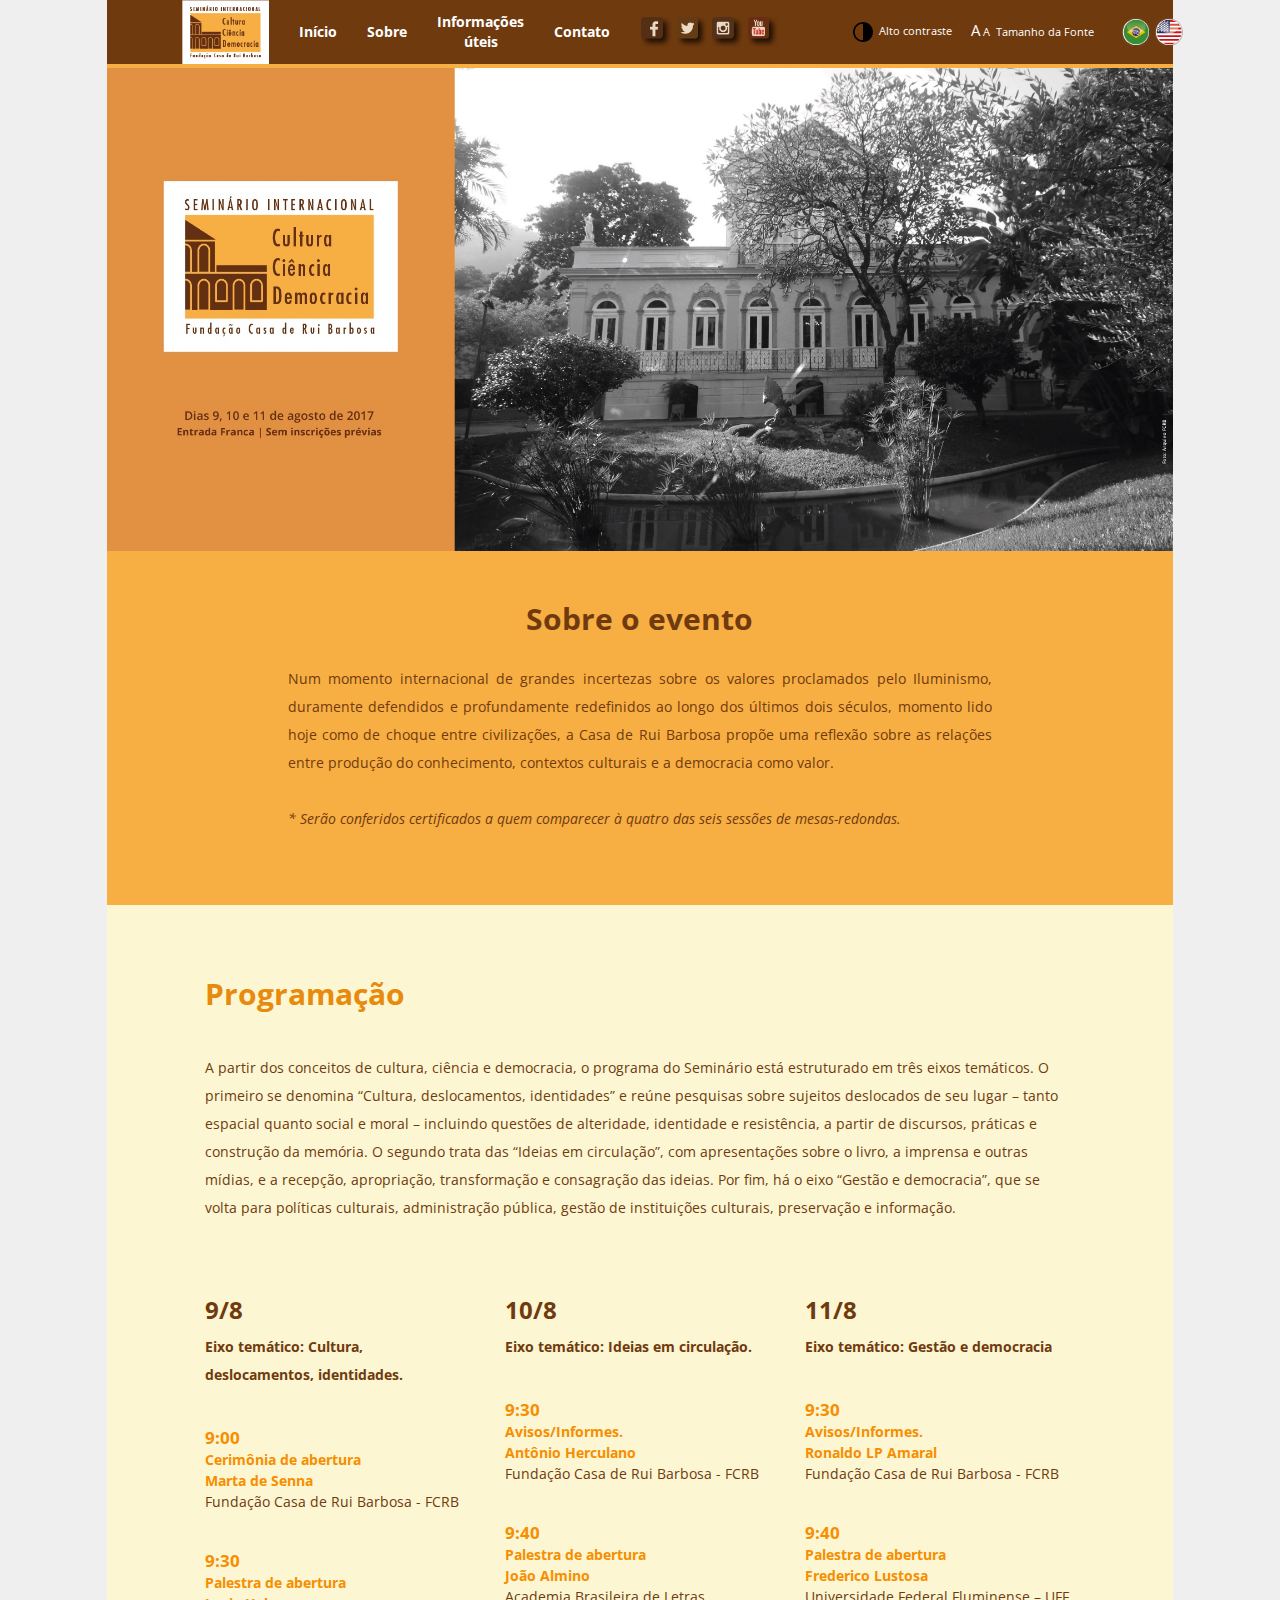
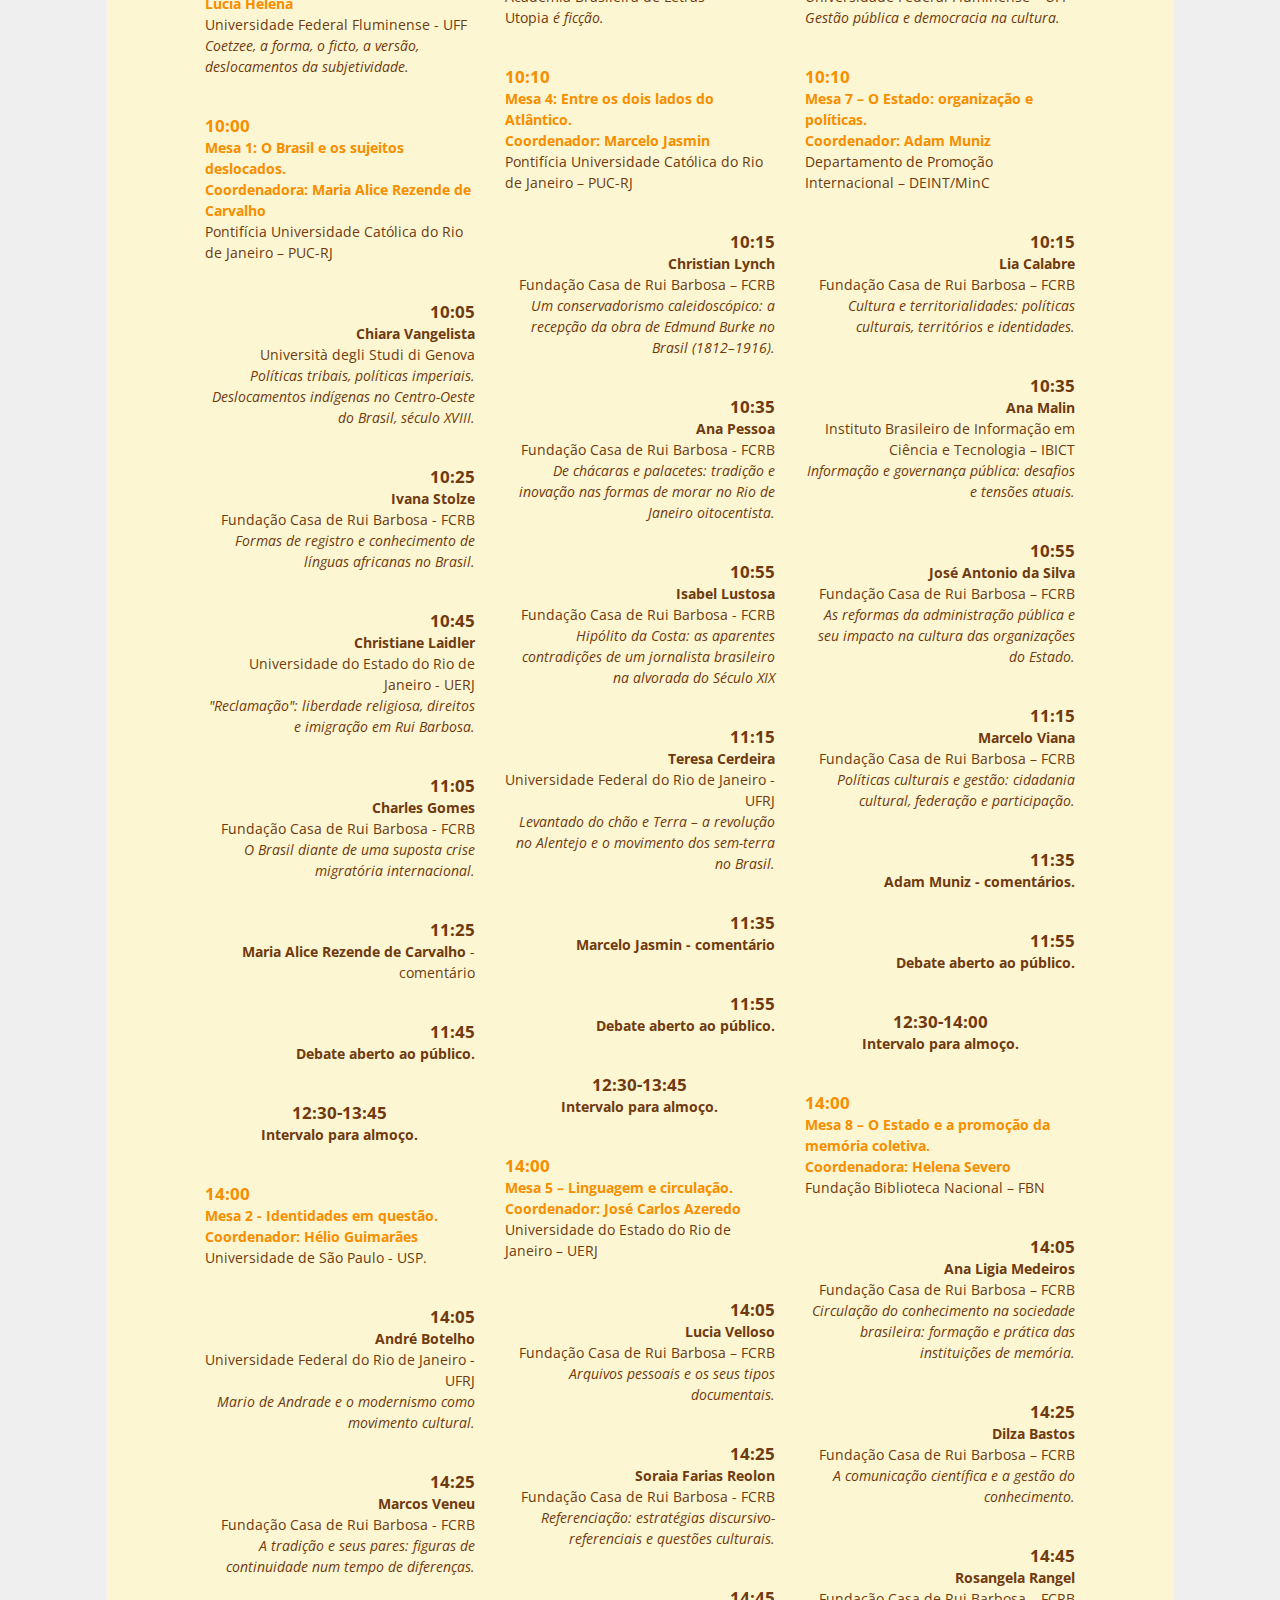
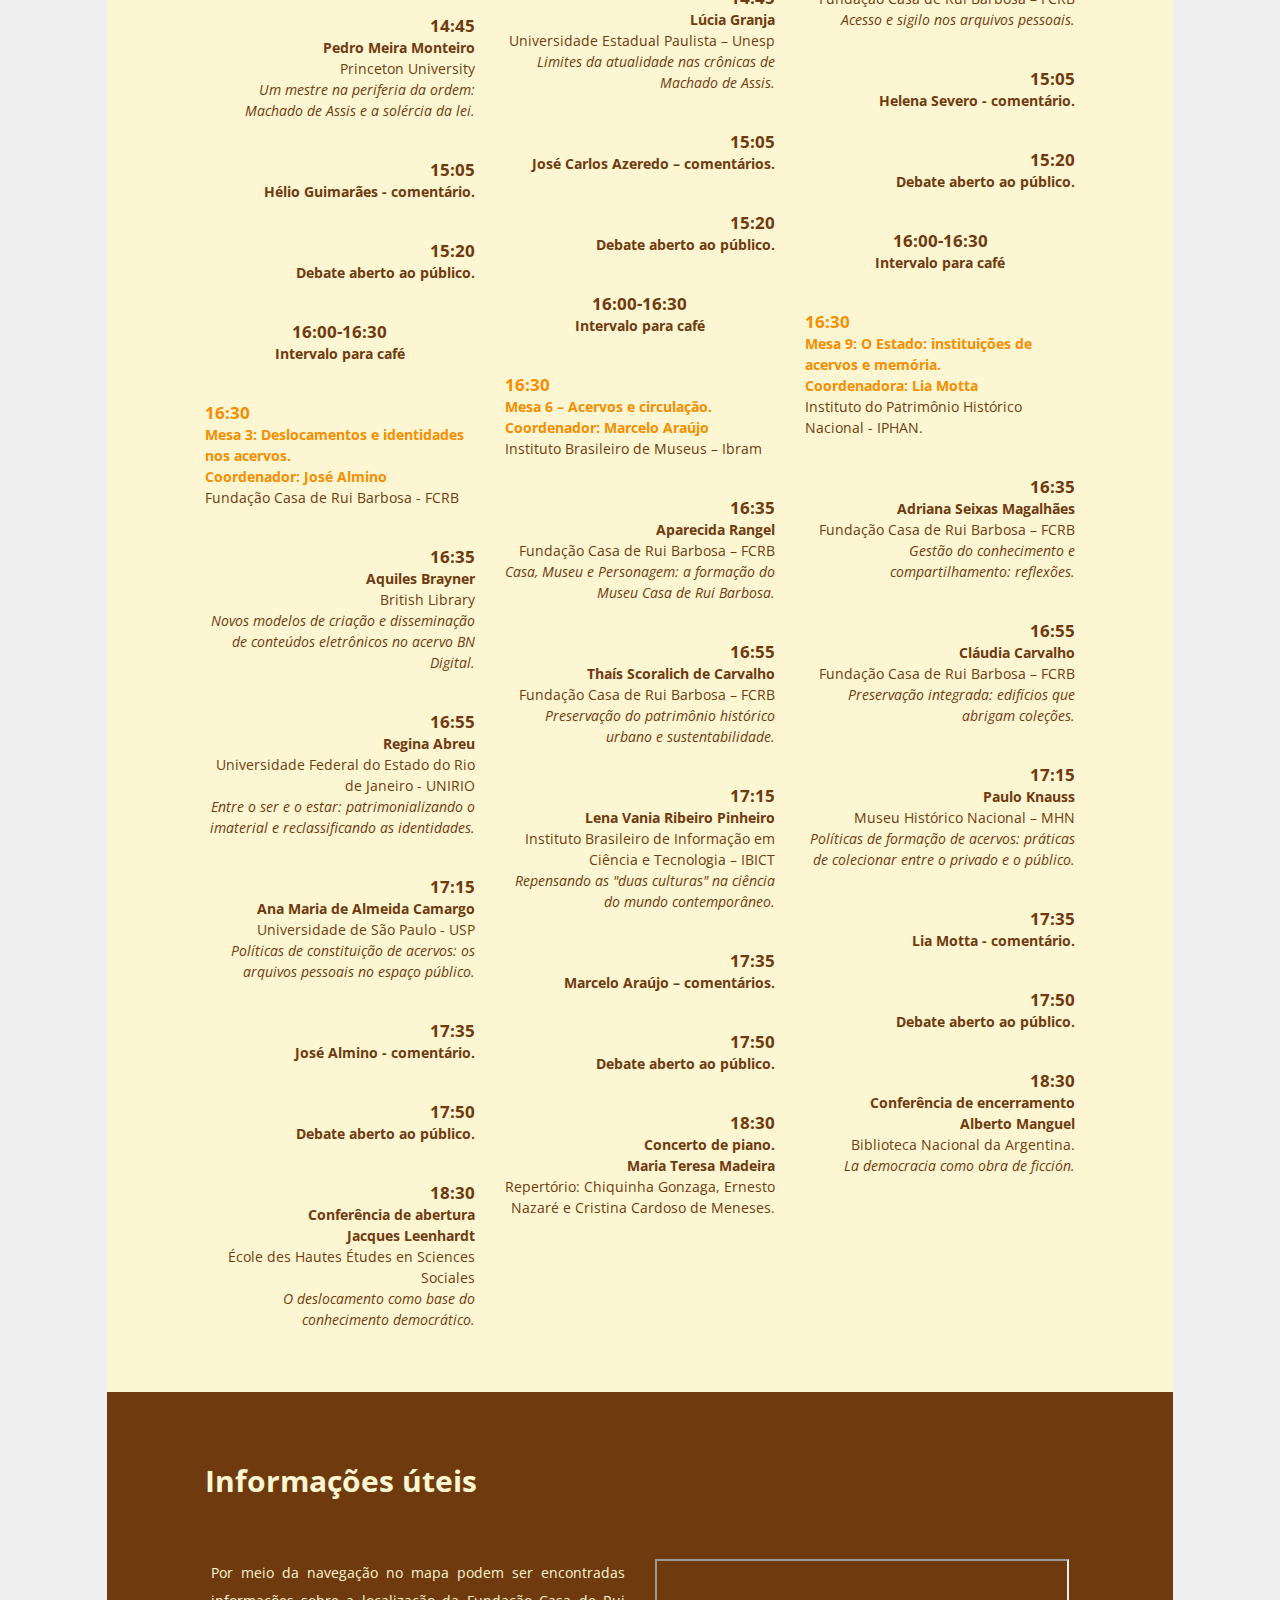
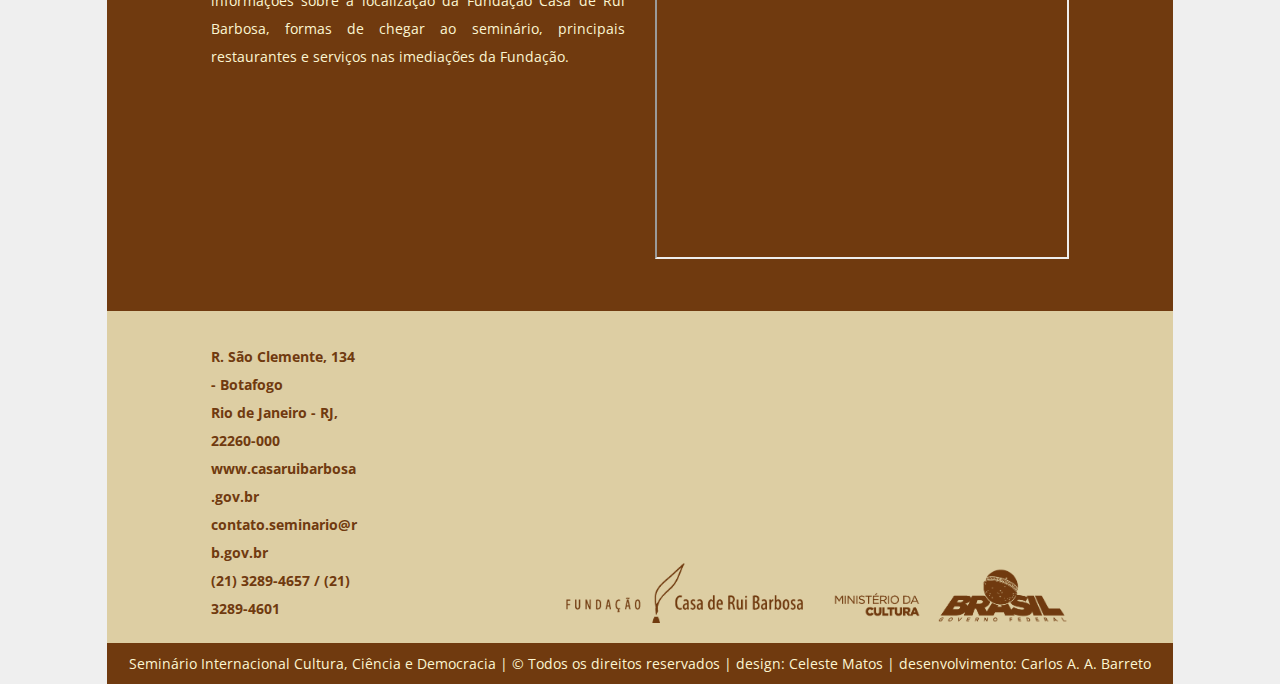
==== commit 51dfe575: "Major alterations, language option and high contrast enabled" ====
--- a/index.html
+++ b/index.html
@@ -1,719 +1,761 @@
-<!DOCTYPE html>
-<html lang="pt-br">
-<head>
-	<meta charset="UTF-8">
-	<title>Seminário Internacional</title>
-
-	<script src="js/jquery-3.2.1.min.js"></script>
-	<script src="js/bootstrap.min.js"></script>
-	<script src="js/main.js"></script>
-	<link rel="stylesheet" href="css/bootstrap.min.css">
-	<link rel="stylesheet" href="css/main.css">
-	<meta name="viewport" content="width=device-width, initial-scale=1">
-	<link href="https://fonts.googleapis.com/css?family=Open+Sans" rel="stylesheet">
-</head>
-<body>
-<div class="container-fluid">
-	<div class="row sem-body">
-		<div class="col-md-10 col-md-offset-1 col-sm-10 col-sm-offset-1 col-xs-10 col-xs-offset-1">
-			<nav class="row row-eq-height sem-header navbar" id="home">
-				<div class="col-md-2 col-sm-2 col-xs-2 sem-menu-col hidden-xs hidden-sm">
-					<img src="img/logo.png" alt="Seminário Internacional Cultura Ciência Democracia" />
-				</div>
-				<div class="col-md-1 col-sm-2 col-xs-2 sem-menu-col">
-					<a href="#home">Início</a>
-				</div>
-				<div class="col-md-1 col-sm-2 col-xs-2 sem-menu-col">
-					<a href="#about">Sobre</a>
-				</div>
-				<div class="col-md-2 col-sm-4 col-xs-4 sem-menu-col">
-					<a href="#util">Informações úteis</a>
-				</div>
-				<div class="col-md-1 col-sm-2 col-xs-2 sem-menu-col">
-					<a href="#footer">Contato</a>
-				</div>
-				<div class="col-md-2 sem-social hidden-xs hidden-sm">
-					<img src="img/facebook.png" alt="Facebook">
-					<img src="img/twitter.png" alt="Twitter">
-					<img src="img/instagram.png" alt="Instagram">
-					<img src="img/youtube.png" alt="Youtube">
-				</div>
-				<div class="col-md-3 col-sm-3 col-xs-3 sem-social">
-					<span class="contrast"><img src="img/contrast.png" alt="" class="acessibility">&nbsp;&nbsp;Alto contraste&nbsp;&nbsp;</span>
-					<span class="font-size"><span>A</span>&nbsp;<span>A</span>&nbsp;&nbsp;Tamanho da Fonte</span>
-				</div>
-			</nav>
-
-			<div class="row" id="row-banner">
-				<img class="sem-banner" src="img/logo.jpg" alt="">
-			</div>
-
-			<div class="row sem-about" id="about">
-				<h2 class="sem-caption">Sobre</h2>
-				<p class="sem-text">Num momento internacional de grandes incertezas sobre os valores proclamados pela Revolução Francesa,
-					duramente defendidos e profundamente redefinidos ao longo dos últimos dois séculos, e muitas vezes
-					lido hoje como de choque entre civilizações, a Casa de Rui Barbosa propõe uma reflexão sobre as relações
-					entre produção do conhecimento, contextos culturais e a democracia como valor.
-				</p>
-			</div>
-
-			<div class="row sem-event">
-				<div class="col-md-12 col-sm-12 col-xs-12">
-					<h2 class="sem-caption">Programação</h2>
-					<p class="sem-text">Lorem ipsum dolor Lorem ipsum dolor Lorem ipsum dolor Lorem ipsum dolor Lorem ipsum dolor
-						Lorem ipsum dolor Lorem ipsum dolor Lorem ipsum dolor Lorem ipsum dolor Lorem ipsum dolor Lorem ipsum dolor
-						Lorem ipsum dolor Lorem ipsum dolor Lorem ipsum dolor Lorem ipsum dolor Lorem ipsum dolor Lorem ipsum dolor
-						Lorem ipsum dolor
-					</p>
-				</div>
-				<div class="col-md-4">
-					<p>
-						<strong><h3>9/8</h3></strong>
-						<strong>Eixo temático: Cultura, deslocamentos, identidades.</strong>
-					</p>
-					<br>
-					<p class="sem-event-item">
-						<strong>
-							<span>9:00</span><br>
-							Cerimônia de abertura<br>
-							Marta de Senna<br>
-						</strong>
-						Fundação Casa de Rui Barbosa - FCRB
-					</p>
-					<br>
-					<p class="sem-event-item">
-						<strong>
-							<span>9:30</span><br>
-							Palestra de abertura Lucia Helena<br>
-						</strong>
-						Universidade Federal Fluminense - UFF<br>
-						<em>Coetzee, a forma, o ficto, a versão, deslocamentos da subjetividade.</em>
-					</p>
-					<br>
-					<p class="sem-event-item">
-						<strong>
-							<span>10:00</span><br>
-							MESA 1: O Brasil e os sujeitos deslocados.<br>
-						</strong>
-						Coordenadora: Maria Alice Rezende de Carvalho (Pontifícia Universidade Católica do Rio de Janeiro – PUC-RJ).
-					</p>
-					<br>
-					<p class="sem-event-item-right">
-						<strong>
-							<span>10:05</span><br>
-							Chiara Vangelista
-						</strong>
-						(Università degli Studi di Genova) – Políticas tribais, políticas imperiais.
-						Deslocamentos indígenas no Centro-Oeste do Brasil, século XVIII.
-					</p>
-					<br>
-					<p class="sem-event-item-right">
-						<strong>
-							<span>10:25</span><br>
-							Ivana Stolze Lima
-						</strong>
-						(Fundação Casa de Rui Barbosa - FCRB) – Formas de registro e conhecimento de línguas africanas no Brasil.
-					</p>
-					<br>
-					<p class="sem-event-item-right">
-						<strong>
-							<span>10:45</span><br>
-							Christiane Laidler
-						</strong>
-						(Universidade do Estado do Rio de Janeiro - UERJ) – <em>"Reclamação": liberdade religiosa, direitos e
-						imigração em Rui Barbosa.</em>
-					</p>
-					<br>
-					<p class="sem-event-item-right">
-						<strong>
-							<span>11:05</span><br>
-							Charles Gomes
-						</strong>
-						(Fundação Casa de Rui Barbosa - FCRB) – <em>O Brasil diante de uma suposta crise migratória internacional.</em>
-					</p>
-					<br>
-					<p class="sem-event-item-right">
-						<strong>
-							<span>11:25</span><br>
-							Maria Alice Rezende de Carvalho
-						</strong>
-					</p>
-					<br>
-					<p class="sem-event-item-right">
-						<strong>
-							<span>11:45</span><br>
-							Debate aberto ao público.
-						</strong>
-					</p>
-					<br>
-					<p class="sem-event-item-right">
-						<strong>
-							<span>12:30-13:45</span><br>
-							Intervalo para almoço.
-						</strong>
-					</p>
-					<br>
-					<p class="sem-event-item">
-						<strong>
-							<span>14:00</span><br>
-							MESA 2: Identidades em questão.
-						</strong>
-						Coordenador: Hélio Guimarães (Universidade de São Paulo - USP).
-					</p>
-					<br>
-					<p class="sem-event-item-right">
-						<strong>
-							<span>14:05</span><br>
-							André Botelho
-						</strong>
-						(Universidade Federal do Rio de Janeiro - UFRJ) – <em>Mario de Andrade e o modernismo como movimento cultural.</em>
-					</p>
-					<br>
-					<p class="sem-event-item-right">
-						<strong>
-							<span>14:25</span><br>
-							Marcos Veneu
-						</strong>
-						(Fundação Casa de Rui Barbosa - FCRB) – <em>A tradição e seus pares: figuras de continuidade num tempo de diferenças.</em>
-					</p>
-					<br>
-					<p class="sem-event-item-right">
-						<strong>
-							<span>14:45</span><br>
-							Pedro Meira Monteiro
-						</strong>
-						(Princeton University) – <em>Um mestre na periferia da ordem: Machado de Assis e a solércia da lei.</em>
-					</p>
-					<br>
-					<p class="sem-event-item-right">
-						<strong>
-							<span>15:05</span><br>
-							Hélio Guimarães - comentário.
-						</strong>
-					</p>
-					<br>
-					<p class="sem-event-item-right">
-						<strong>
-							<span>15:20</span><br>
-							Debate aberto ao público.
-						</strong>
-					</p>
-					<br>
-					<p class="sem-event-item-right">
-						<strong>
-							<span>16:00-16:15</span><br>
-							Intervalo para café
-						</strong>
-					</p>
-					<br>
-					<p class="sem-event-item">
-						<strong>
-							<span>16:15</span><br>
-							MESA 3: Deslocamentos e identidades nos acervos.
-						</strong>
-						Coordenador: José Almino (Fundação Casa de Rui Barbosa - FCRB)
-					</p>
-					<br>
-					<p class="sem-event-item-right">
-						<strong>
-							<span>16:20</span><br>
-							Aquiles Brayner
-						</strong>
-						(British Library) - <em>Novos modelos de criação e disseminação de conteúdos eletrônicos no acervo BN Digital.</em>
-					</p>
-					<br>
-					<p class="sem-event-item-right">
-						<strong>
-							<span>16:40</span><br>
-							Regina Abreu
-						</strong>
-						(Universidade Federal do Estado do Rio de Janeiro - UNIRIO) –
-						<em>Entre o ser e o estar: patrimonializando o imaterial e reclassificando as identidades.</em>
-					</p>
-					<br>
-					<p class="sem-event-item-right">
-						<strong>
-							<span>17:00</span><br>
-							Ana Maria de Almeida Camargo
-						</strong>
-						(Universidade de São Paulo - USP) –
-						<em>Políticas de constituição de acervos: os arquivos pessoais no espaço público.</em>
-					</p>
-					<br>
-					<p class="sem-event-item-right">
-						<strong>
-							<span>17:20</span><br>
-							José Almino - comentário.
-						</strong>
-					</p>
-					<br>
-					<p class="sem-event-item-right">
-						<strong>
-							<span>17:35</span><br>
-							Debate aberto ao público.
-						</strong>
-					</p>
-					<br>
-					<p class="sem-event-item-right">
-						<strong>
-							<span>18:15-18:30</span><br>
-							Intervalo para café.
-						</strong>
-					</p>
-					<br>
-					<p class="sem-event-item">
-						<strong>
-							<span>18:30</span><br>
-							Conferência magna - Jacques Leenhardt
-						</strong>
-						(École des Hautes Études en Sciences Sociales)  – <em>“O deslocamento como base do conhecimento democrático”.</em>
-					</p>
-				</div>
-				<div class="col-md-4">
-					<p>
-						<strong><h3>10/8</h3></strong>
-						<strong>Eixo temático: Ideias em circulação.</strong>
-					</p>
-					<br>
-					<p class="sem-event-item">
-						<strong>
-							<span>9:00</span><br>
-							Cerimônia de abertura
-							Marta de Senna
-						</strong>
-						(Fundação Casa de Rui Barbosa - FCRB)
-						[Tempo reservado para eventual fala do Ministro ou seu representante]
-					</p>
-					<br>
-					<p class="sem-event-item">
-						<strong>
-							<span>9:30</span><br>
-							Palestra de abertura Lucia Helena
-						</strong>
-						(Universidade Federal Fluminense - UFF) – <em>Coetzee, a forma, o ficto, a versão, deslocamentos da subjetividade.</em>
-					</p>
-					<br>
-					<p class="sem-event-item">
-						<strong>
-							<span>10:00</span><br>
-							MESA 1: O Brasil e os sujeitos deslocados.
-						</strong>
-						Coordenadora: Maria Alice Rezende de Carvalho (Pontifícia Universidade Católica do Rio de Janeiro – PUC-RJ).
-					</p>
-					<br>
-					<p class="sem-event-item-right">
-						<strong>
-							<span>10:05</span><br>
-							Chiara Vangelista
-						</strong>
-						(Università degli Studi di Genova) – Políticas tribais, políticas imperiais.
-						Deslocamentos indígenas no Centro-Oeste do Brasil, século XVIII.
-					</p>
-					<br>
-					<p class="sem-event-item-right">
-						<strong>
-							<span>10:25</span><br>
-							Ivana Stolze Lima
-						</strong>
-						(Fundação Casa de Rui Barbosa - FCRB) – Formas de registro e conhecimento de línguas africanas no Brasil.
-					</p>
-					<br>
-					<p class="sem-event-item-right">
-						<strong>
-							<span>10:45</span><br>
-							Christiane Laidler
-						</strong>
-						(Universidade do Estado do Rio de Janeiro - UERJ) – <em>"Reclamação": liberdade religiosa, direitos e
-						imigração em Rui Barbosa.</em>
-					</p>
-					<br>
-					<p class="sem-event-item-right">
-						<strong>
-							<span>11:05</span><br>
-							Charles Gomes
-						</strong>
-						(Fundação Casa de Rui Barbosa - FCRB) – <em>O Brasil diante de uma suposta crise migratória internacional.</em>
-					</p>
-					<br>
-					<p class="sem-event-item-right">
-						<strong>
-							<span>11:25</span><br>
-							Maria Alice Rezende de Carvalho
-						</strong>
-					</p>
-					<br>
-					<p class="sem-event-item-right">
-						<strong>
-							<span>11:45</span><br>
-							Debate aberto ao público.
-						</strong>
-					</p>
-					<br>
-					<p class="sem-event-item-right">
-						<strong>
-							<span>12:30-13:45</span><br>
-							Intervalo para almoço.
-						</strong>
-					</p>
-					<br>
-					<p class="sem-event-item">
-						<strong>
-							<span>14:00</span><br>
-							MESA 2: Identidades em questão.
-						</strong>
-						Coordenador: Hélio Guimarães (Universidade de São Paulo - USP).
-					</p>
-					<br>
-					<p class="sem-event-item-right">
-						<strong>
-							<span>14:05</span><br>
-							André Botelho
-						</strong>
-						(Universidade Federal do Rio de Janeiro - UFRJ) – <em>Mario de Andrade e o modernismo como movimento cultural.</em>
-					</p>
-					<br>
-					<p class="sem-event-item-right">
-						<strong>
-							<span>14:25</span><br>
-							Marcos Veneu
-						</strong>
-						(Fundação Casa de Rui Barbosa - FCRB) – <em>A tradição e seus pares: figuras de continuidade num tempo de diferenças.</em>
-					</p>
-					<br>
-					<p class="sem-event-item-right">
-						<strong>
-							<span>14:45</span><br>
-							Pedro Meira Monteiro
-						</strong>
-						(Princeton University) – <em>Um mestre na periferia da ordem: Machado de Assis e a solércia da lei.</em>
-					</p>
-					<br>
-					<p class="sem-event-item-right">
-						<strong>
-							<span>15:05</span><br>
-							Hélio Guimarães - comentário.
-						</strong>
-					</p>
-					<br>
-					<p class="sem-event-item-right">
-						<strong>
-							<span>15:20</span><br>
-							Debate aberto ao público.
-						</strong>
-					</p>
-					<br>
-					<p class="sem-event-item-right">
-						<strong>
-							<span>16:00-16:15</span><br>
-							Intervalo para café
-						</strong>
-					</p>
-					<br>
-					<p class="sem-event-item">
-						<strong>
-							<span>16:15</span><br>
-							MESA 3: Deslocamentos e identidades nos acervos.
-						</strong>
-						Coordenador: José Almino (Fundação Casa de Rui Barbosa - FCRB)
-					</p>
-					<br>
-					<p class="sem-event-item-right">
-						<strong>
-							<span>16:20</span><br>
-							Aquiles Brayner
-						</strong>
-						(British Library) - <em>Novos modelos de criação e disseminação de conteúdos eletrônicos no acervo BN Digital.</em>
-					</p>
-					<br>
-					<p class="sem-event-item-right">
-						<strong>
-							<span>16:40</span><br>
-							Regina Abreu
-						</strong>
-						(Universidade Federal do Estado do Rio de Janeiro - UNIRIO) –
-						<em>Entre o ser e o estar: patrimonializando o imaterial e reclassificando as identidades.</em>
-					</p>
-					<br>
-					<p class="sem-event-item-right">
-						<strong>
-							<span>17:00</span><br>
-							Ana Maria de Almeida Camargo
-						</strong>
-						(Universidade de São Paulo - USP) –
-						<em>Políticas de constituição de acervos: os arquivos pessoais no espaço público.</em>
-					</p>
-					<br>
-					<p class="sem-event-item-right">
-						<strong>
-							<span>17:20</span><br>
-							José Almino - comentário.
-						</strong>
-					</p>
-					<br>
-					<p class="sem-event-item-right">
-						<strong>
-							<span>17:35</span><br>
-							Debate aberto ao público.
-						</strong>
-					</p>
-					<br>
-					<p class="sem-event-item-right">
-						<strong>
-							<span>18:15-18:30</span><br>
-							Intervalo para café.
-						</strong>
-					</p>
-					<br>
-					<p class="sem-event-item">
-						<strong>
-							<span>18:30</span><br>
-							Conferência magna - Jacques Leenhardt
-						</strong>
-						(École des Hautes Études en Sciences Sociales)  – <em>“O deslocamento como base do conhecimento democrático”.</em>
-					</p>
-				</div>
-				<div class="col-md-4">
-					<p>
-						<strong><h3>11/8</h3></strong>
-						<strong>Eixo temático: Gestão e democracia</strong>
-					</p>
-					<br>
-					<p class="sem-event-item">
-						<strong>
-							<span>9:00</span><br>
-							Cerimônia de abertura
-							Marta de Senna
-						</strong>
-						(Fundação Casa de Rui Barbosa - FCRB)
-						[Tempo reservado para eventual fala do Ministro ou seu representante]
-					</p>
-					<br>
-					<p class="sem-event-item">
-						<strong>
-							<span>9:30</span><br>
-							Palestra de abertura Lucia Helena
-						</strong>
-						(Universidade Federal Fluminense - UFF) – <em>Coetzee, a forma, o ficto, a versão, deslocamentos da subjetividade.</em>
-					</p>
-					<br>
-					<p class="sem-event-item">
-						<strong>
-							<span>10:00</span><br>
-							MESA 1: O Brasil e os sujeitos deslocados.
-						</strong>
-						Coordenadora: Maria Alice Rezende de Carvalho (Pontifícia Universidade Católica do Rio de Janeiro – PUC-RJ).
-					</p>
-					<br>
-					<p class="sem-event-item-right">
-						<strong>
-							<span>10:05</span><br>
-							Chiara Vangelista
-						</strong>
-						(Università degli Studi di Genova) – Políticas tribais, políticas imperiais.
-						Deslocamentos indígenas no Centro-Oeste do Brasil, século XVIII.
-					</p>
-					<br>
-					<p class="sem-event-item-right">
-						<strong>
-							<span>10:25</span><br>
-							Ivana Stolze Lima
-						</strong>
-						(Fundação Casa de Rui Barbosa - FCRB) – Formas de registro e conhecimento de línguas africanas no Brasil.
-					</p>
-					<br>
-					<p class="sem-event-item-right">
-						<strong>
-							<span>10:45</span><br>
-							Christiane Laidler
-						</strong>
-						(Universidade do Estado do Rio de Janeiro - UERJ) – <em>"Reclamação": liberdade religiosa, direitos e
-						imigração em Rui Barbosa.</em>
-					</p>
-					<br>
-					<p class="sem-event-item-right">
-						<strong>
-							<span>11:05</span><br>
-							Charles Gomes
-						</strong>
-						(Fundação Casa de Rui Barbosa - FCRB) – <em>O Brasil diante de uma suposta crise migratória internacional.</em>
-					</p>
-					<br>
-					<p class="sem-event-item-right">
-						<strong>
-							<span>11:25</span><br>
-							Maria Alice Rezende de Carvalho
-						</strong>
-					</p>
-					<br>
-					<p class="sem-event-item-right">
-						<strong>
-							<span>11:45</span><br>
-							Debate aberto ao público.
-						</strong>
-					</p>
-					<br>
-					<p class="sem-event-item-right">
-						<strong>
-							<span>12:30-13:45</span><br>
-							Intervalo para almoço.
-						</strong>
-					</p>
-					<br>
-					<p class="sem-event-item">
-						<strong>
-							<span>14:00</span><br>
-							MESA 2: Identidades em questão.
-						</strong>
-						Coordenador: Hélio Guimarães (Universidade de São Paulo - USP).
-					</p>
-					<br>
-					<p class="sem-event-item-right">
-						<strong>
-							<span>14:05</span><br>
-							André Botelho
-						</strong>
-						(Universidade Federal do Rio de Janeiro - UFRJ) – <em>Mario de Andrade e o modernismo como movimento cultural.</em>
-					</p>
-					<br>
-					<p class="sem-event-item-right">
-						<strong>
-							<span>14:25</span><br>
-							Marcos Veneu
-						</strong>
-						(Fundação Casa de Rui Barbosa - FCRB) – <em>A tradição e seus pares: figuras de continuidade num tempo de diferenças.</em>
-					</p>
-					<br>
-					<p class="sem-event-item-right">
-						<strong>
-							<span>14:45</span><br>
-							Pedro Meira Monteiro
-						</strong>
-						(Princeton University) – <em>Um mestre na periferia da ordem: Machado de Assis e a solércia da lei.</em>
-					</p>
-					<br>
-					<p class="sem-event-item-right">
-						<strong>
-							<span>15:05</span><br>
-							Hélio Guimarães - comentário.
-						</strong>
-					</p>
-					<br>
-					<p class="sem-event-item-right">
-						<strong>
-							<span>15:20</span><br>
-							Debate aberto ao público.
-						</strong>
-					</p>
-					<br>
-					<p class="sem-event-item-right">
-						<strong>
-							<span>16:00-16:15</span><br>
-							Intervalo para café
-						</strong>
-					</p>
-					<br>
-					<p class="sem-event-item">
-						<strong>
-							<span>16:15</span><br>
-							MESA 3: Deslocamentos e identidades nos acervos.
-						</strong>
-						Coordenador: José Almino (Fundação Casa de Rui Barbosa - FCRB)
-					</p>
-					<br>
-					<p class="sem-event-item-right">
-						<strong>
-							<span>16:20</span><br>
-							Aquiles Brayner
-						</strong>
-						(British Library) - <em>Novos modelos de criação e disseminação de conteúdos eletrônicos no acervo BN Digital.</em>
-					</p>
-					<br>
-					<p class="sem-event-item-right">
-						<strong>
-							<span>16:40</span><br>
-							Regina Abreu
-						</strong>
-						(Universidade Federal do Estado do Rio de Janeiro - UNIRIO) –
-						<em>Entre o ser e o estar: patrimonializando o imaterial e reclassificando as identidades.</em>
-					</p>
-					<br>
-					<p class="sem-event-item-right">
-						<strong>
-							<span>17:00</span><br>
-							Ana Maria de Almeida Camargo
-						</strong>
-						(Universidade de São Paulo - USP) –
-						<em>Políticas de constituição de acervos: os arquivos pessoais no espaço público.</em>
-					</p>
-					<br>
-					<p class="sem-event-item-right">
-						<strong>
-							<span>17:20</span><br>
-							José Almino - comentário.
-						</strong>
-					</p>
-					<br>
-					<p class="sem-event-item-right">
-						<strong>
-							<span>17:35</span><br>
-							Debate aberto ao público.
-						</strong>
-					</p>
-					<br>
-					<p class="sem-event-item-right">
-						<strong>
-							<span>18:15-18:30</span><br>
-							Intervalo para café.
-						</strong>
-					</p>
-					<br>
-					<p class="sem-event-item">
-						<strong>
-							<span>18:30</span><br>
-							Conferência magna - Jacques Leenhardt
-						</strong>
-						(École des Hautes Études en Sciences Sociales)  – <em>“O deslocamento como base do conhecimento democrático”.</em>
-					</p>
-				</div>
-			</div>
-
-			<div class="row sem-util">
-				<div class="col-md-12 col-sm-12 col-xs-12" id="util">
-					<h2 class="sem-caption"><strong>Informações úteis</strong></h2>
-					<p class="sem-text">Lorem ipsum dolor Lorem ipsum dolor Lorem ipsum dolor Lorem ipsum dolor Lorem ipsum dolor
-						Lorem ipsum dolor Lorem ipsum dolor Lorem ipsum dolor Lorem ipsum dolor Lorem ipsum dolor Lorem ipsum dolor
-						Lorem ipsum dolor Lorem ipsum dolor Lorem ipsum dolor Lorem ipsum dolor Lorem ipsum dolor Lorem ipsum dolor
-						Lorem ipsum dolor
-					</p>
-				</div>
-			</div>
-			<div class="row sem-util sem-util-map">
-				<div class="col-md-12 text-center">
-					<iframe src="https://www.google.com/maps/d/embed?mid=16_yFBK_GwB0FTsAwuoCU7B_tc64"></iframe>
-				</div>
-			</div>
-			<div class="row sem-footer" id="footer">
-				<div class="col-md-2 col-md-offset-1 col-sm-11 col-sm-offset-1">
-					<strong>
-					R. São Clemente, 134 - Botafogo <br>
-					Rio de Janeiro - RJ, 22260-000 <br>
-					<a href="http://www.casaruibarbosa.gov.br">www.casaruibarbosa.gov.br</a><br>
-					endereço@email.com <br>
-					(21) 2389-4600
-					</strong>
-				</div>
-				<div class="col-md-3 col-md-offset-1 sem-logo">
-					<img src="img/logo_fcrb.png" alt="Fundação Casa de Rui Barbosa">
-				</div>
-				<div class="col-md-3 sem-logo">
-					<img src="img/logo_minc.png" alt="Ministério da Cultura">
-				</div>
-			</div>
-			<div class="row sem-credits">
-				<span>Seminário Internacional Cultura, Ciência e Democracia | &copy; Todos os direitos reservados | design: Celeste Matos | desenvolvimento: Carlos A. A. Barreto</span>
-			</div>
-		</div>
-	</div>
-</div>
-</body>
-</html>+<!DOCTYPE html>
+<html lang="pt-br">
+<head>
+	<meta charset="UTF-8">
+	<title>Seminário Internacional</title>
+
+	<script src="js/jquery-3.2.1.min.js"></script>
+	<script src="js/bootstrap.min.js"></script>
+	<script src="js/main.js"></script>
+	<link rel="stylesheet" href="css/bootstrap.min.css">
+	<link rel="stylesheet" href="css/main.css">
+	<meta name="viewport" content="width=device-width, initial-scale=1">
+	<link href="https://fonts.googleapis.com/css?family=Open+Sans" rel="stylesheet">
+</head>
+<body>
+<div class="container-fluid">
+	<div class="row sem-body">
+		<div class="col-md-10 col-md-offset-1 col-sm-10 col-sm-offset-1 col-xs-10 col-xs-offset-1">
+			<nav class="row row-eq-height sem-header navbar" id="menu">
+				<div class="col-md-2 col-sm-2 col-xs-2 sem-menu-col hidden-xs hidden-sm">
+					<img id="logo_mini" src="img/logo_mini.png" alt="Seminário Internacional Cultura Ciência Democracia" />
+				</div>
+
+				<a href="#row-banner" class="col-md-1 col-sm-2 col-xs-2 sem-menu-col" id="link-inicio">Início</a>
+				<a href="#about" class="col-md-1 col-sm-2 col-xs-2 sem-menu-col" id="link-sobre">Sobre</a>
+				<a href="#util" class="col-md-2 col-sm-4 col-xs-4 sem-menu-col" id="link-uteis">Informações úteis</a>
+				<a href="#footer" class="col-md-1 col-sm-2 col-xs-2 sem-menu-col" id="contato">Contato</a>
+
+				<div class="col-md-2 sem-social hidden-xs hidden-sm">
+					<a href="https://www.facebook.com/casaderuibarbosa/" target="_blank">
+						<img src="img/facebook.png" id="facebook" alt="Facebook">
+					</a>
+					<a href="https://twitter.com/casaruibarbosa" target="_blank">
+						<img src="img/twitter.png" id="twitter" alt="Twitter">
+					</a>
+					<a href="https://www.instagram.com/casaruibarbosa/" target="_blank">
+						<img src="img/instagram.png" id="instagram" alt="Instagram">
+					</a>
+					<a href="https://www.youtube.com/user/canalfcrb" target="_blank">
+						<img src="img/youtube.png" id="youtube" alt="Youtube">
+					</a>
+				</div>
+
+				<div class="col-md-2 sem-access hidden-xs hidden-sm">
+					<span class="contrast" id="contrast"><img src="img/contrast.png" alt="Alto Contraste" class="acessibility">&nbsp;&nbsp;Alto contraste</span>
+				</div>
+				<div class="col-md-2 sem-access sem-font hidden-xs hidden-sm">
+					<span class="font-size"><span id="fontUp">A</span>&nbsp;<span id="fontDown">A</span>&nbsp;&nbsp;Tamanho da Fonte</span>
+				</div>
+				<div class="col-md-1 sem-idioma hidden-xs hidden-sm">
+					<img src="img/pt_icon.png" id="pt" alt="Idioma Português">
+					<img src="img/en_icon.png" id="en" alt="Idioma English">
+				</div>
+			</nav>
+
+			<div class="row" id="row-banner">
+				<img class="sem-banner" src="img/logo.jpg" id="logo" alt="">
+			</div>
+
+			<div class="row sem-about" id="about">
+				<h2 class="sem-caption">Sobre o evento</h2>
+				<p class="sem-text">
+					<span>
+						Num momento internacional de grandes incertezas sobre os valores proclamados pelo Iluminismo,
+						duramente defendidos e profundamente redefinidos ao longo dos últimos dois séculos, momento lido hoje
+						como de choque entre civilizações, a Casa de Rui Barbosa propõe uma reflexão sobre as relações entre produção
+						do conhecimento, contextos culturais e a democracia como valor.
+					</span>
+					<br><br>
+					<em>* Serão conferidos certificados a quem comparecer à quatro das seis sessões de mesas-redondas.</em>
+				</p>
+
+			</div>
+
+			<div class="row sem-event">
+				<div class="col-md-12 col-sm-12 col-xs-12">
+					<h2 class="sem-caption">Programação</h2>
+					<p class="sem-text" id="programacao-texto">
+						A partir dos conceitos de cultura, ciência e democracia, o programa do Seminário está estruturado em
+						três eixos temáticos.  O primeiro se denomina “Cultura, deslocamentos, identidades” e reúne pesquisas sobre
+						sujeitos deslocados de seu lugar – tanto espacial quanto social e moral – incluindo questões de alteridade,
+						identidade e resistência, a partir de discursos, práticas e construção da memória. O segundo trata das “Ideias
+						em circulação”, com apresentações sobre o livro, a imprensa e outras mídias, e a recepção, apropriação, transformação
+						e consagração das ideias. Por fim, há o eixo “Gestão e democracia”, que se volta para políticas culturais,
+						administração pública, gestão de instituições culturais, preservação e informação.
+						<br><br>
+						<!--<a href="" target="_blank"><em>Acesse aqui o livro eletrônico com os resumos das comunicações.</em></a>-->
+
+					</p>
+				</div>
+				<div class="col-md-4 sem-event-text">
+					<p>
+						<strong><h3>9/8</h3></strong>
+						<strong><span class="day1">Eixo temático: Cultura, deslocamentos, identidades.</span></strong>
+					</p>
+					<br>
+					<p class="sem-event-item">
+						<strong>
+							<span>9:00</span><br>
+							Cerimônia de abertura<br>
+							Marta de Senna<br>
+						</strong>
+						Fundação Casa de Rui Barbosa - FCRB
+					</p>
+					<br>
+					<p class="sem-event-item">
+						<strong>
+							<span>9:30</span><br>
+							Palestra de abertura <br>
+							Lucia Helena<br>
+						</strong>
+						Universidade Federal Fluminense - UFF<br>
+						<em>Coetzee, a forma, o ficto, a versão, deslocamentos da subjetividade.</em>
+					</p>
+					<br>
+					<p class="sem-event-item">
+						<strong>
+							<span>10:00</span><br>
+							Mesa 1: O Brasil e os sujeitos deslocados.<br>
+							Coordenadora: Maria Alice Rezende de Carvalho <br>
+						</strong>
+						Pontifícia Universidade Católica do Rio de Janeiro – PUC-RJ
+					</p>
+					<br>
+					<p class="sem-event-item-right">
+						<strong>
+							<span>10:05</span><br>
+							Chiara Vangelista<br>
+						</strong>
+						Università degli Studi di Genova<br>
+						<em>Políticas tribais, políticas imperiais. Deslocamentos indígenas no Centro-Oeste do Brasil, século XVIII.</em>
+					</p>
+					<br>
+					<p class="sem-event-item-right">
+						<strong>
+							<span>10:25</span><br>
+							Ivana Stolze <br>
+						</strong>
+						Fundação Casa de Rui Barbosa - FCRB<br>
+						<em>Formas de registro e conhecimento de línguas africanas no Brasil.</em>
+					</p>
+					<br>
+					<p class="sem-event-item-right">
+						<strong>
+							<span>10:45</span><br>
+							Christiane Laidler <br>
+						</strong>
+						Universidade do Estado do Rio de Janeiro - UERJ <br>
+						<em>"Reclamação": liberdade religiosa, direitos e imigração em Rui Barbosa.</em>
+					</p>
+					<br>
+					<p class="sem-event-item-right">
+						<strong>
+							<span>11:05</span><br>
+							Charles Gomes <br>
+						</strong>
+						Fundação Casa de Rui Barbosa - FCRB <br>
+						<em>O Brasil diante de uma suposta crise migratória internacional.</em>
+					</p>
+					<br>
+					<p class="sem-event-item-right">
+						<strong>
+							<span>11:25</span><br>
+							Maria Alice Rezende de Carvalho
+						</strong>
+						- comentário
+					</p>
+					<br>
+					<p class="sem-event-item-right">
+						<strong>
+							<span>11:45</span><br>
+							Debate aberto ao público.
+						</strong>
+					</p>
+					<br>
+					<p class="sem-event-item-center">
+						<strong>
+							<span>12:30-13:45</span><br>
+							Intervalo para almoço.
+						</strong>
+					</p>
+					<br>
+					<p class="sem-event-item">
+						<strong>
+							<span>14:00</span><br>
+							Mesa 2 - Identidades em questão. <br>
+							Coordenador: Hélio Guimarães <br>
+						</strong>
+						Universidade de São Paulo - USP.
+					</p>
+					<br>
+					<p class="sem-event-item-right">
+						<strong>
+							<span>14:05</span><br>
+							André Botelho <br>
+						</strong>
+						Universidade Federal do Rio de Janeiro - UFRJ <br>
+						<em>Mario de Andrade e o modernismo como movimento cultural.</em>
+					</p>
+					<br>
+					<p class="sem-event-item-right">
+						<strong>
+							<span>14:25</span><br>
+							Marcos Veneu <br>
+						</strong>
+						Fundação Casa de Rui Barbosa - FCRB <br>
+						<em>A tradição e seus pares: figuras de continuidade num tempo de diferenças.</em>
+					</p>
+					<br>
+					<p class="sem-event-item-right">
+						<strong>
+							<span>14:45</span><br>
+							Pedro Meira Monteiro <br>
+						</strong>
+						Princeton University <br>
+						<em>Um mestre na periferia da ordem: Machado de Assis e a solércia da lei.</em>
+					</p>
+					<br>
+					<p class="sem-event-item-right">
+						<strong>
+							<span>15:05</span><br>
+							Hélio Guimarães - comentário.
+						</strong>
+					</p>
+					<br>
+					<p class="sem-event-item-right">
+						<strong>
+							<span>15:20</span><br>
+							Debate aberto ao público.
+						</strong>
+					</p>
+					<br>
+					<p class="sem-event-item-center">
+						<strong>
+							<span>16:00-16:30</span><br>
+							Intervalo para café
+						</strong>
+					</p>
+					<br>
+					<p class="sem-event-item">
+						<strong>
+							<span>16:30</span><br>
+							Mesa 3: Deslocamentos e identidades nos acervos. <br>
+							Coordenador: José Almino <br>
+						</strong>
+						Fundação Casa de Rui Barbosa - FCRB
+					</p>
+					<br>
+					<p class="sem-event-item-right">
+						<strong>
+							<span>16:35</span><br>
+							Aquiles Brayner <br>
+						</strong>
+						British Library <br>
+						<em>Novos modelos de criação e disseminação de conteúdos eletrônicos no acervo BN Digital.</em>
+					</p>
+					<br>
+					<p class="sem-event-item-right">
+						<strong>
+							<span>16:55</span><br>
+							Regina Abreu <br>
+						</strong>
+						Universidade Federal do Estado do Rio de Janeiro - UNIRIO <br>
+						<em>Entre o ser e o estar: patrimonializando o imaterial e reclassificando as identidades.</em>
+					</p>
+					<br>
+					<p class="sem-event-item-right">
+						<strong>
+							<span>17:15</span><br>
+							Ana Maria de Almeida Camargo <br>
+						</strong>
+						Universidade de São Paulo - USP <br>
+						<em>Políticas de constituição de acervos: os arquivos pessoais no espaço público.</em>
+					</p>
+					<br>
+					<p class="sem-event-item-right">
+						<strong>
+							<span>17:35</span><br>
+							José Almino - comentário.
+						</strong>
+					</p>
+					<br>
+					<p class="sem-event-item-right">
+						<strong>
+							<span>17:50</span><br>
+							Debate aberto ao público.
+						</strong>
+					</p>
+					<br>
+					<p class="sem-event-item-right">
+						<strong>
+							<span>18:30</span><br>
+							Conferência de abertura <br>
+							Jacques Leenhardt <br>
+						</strong>
+						École des Hautes Études en Sciences Sociales <br>
+						<em>O deslocamento como base do conhecimento democrático.</em>
+					</p>
+				</div>
+				<div class="col-md-4 sem-event-text">
+					<p>
+						<strong><h3>10/8</h3></strong>
+						<strong class="sem-event-text-caption"><span class="day2">Eixo temático: Ideias em circulação.</span></strong>
+					</p>
+					<br>
+					<p class="sem-event-item">
+						<strong>
+							<span>9:30</span><br>
+							Avisos/Informes. <br>
+							Antônio Herculano<br>
+						</strong>
+						Fundação Casa de Rui Barbosa - FCRB
+					</p>
+					<br>
+					<p class="sem-event-item">
+						<strong>
+							<span>9:40</span><br>
+							Palestra de abertura <br>
+							João Almino <br>
+						</strong>
+						Academia Brasileira de Letras<br>
+						Utopia<em> é ficção.</em>
+					</p>
+					<br>
+					<p class="sem-event-item">
+						<strong>
+							<span>10:10</span><br>
+							Mesa 4: Entre os dois lados do Atlântico. <br>
+							Coordenador: Marcelo Jasmin <br>
+						</strong>
+						Pontifícia Universidade Católica do Rio de Janeiro – PUC-RJ
+					</p>
+					<br>
+					<p class="sem-event-item-right">
+						<strong>
+							<span>10:15</span><br>
+							Christian Lynch <br>
+						</strong>
+						Fundação Casa de Rui Barbosa – FCRB <br>
+						<em>Um conservadorismo caleidoscópico: a recepção da obra de Edmund Burke no Brasil (1812–1916).</em>
+					</p>
+					<br>
+					<p class="sem-event-item-right">
+						<strong>
+							<span>10:35</span><br>
+							Ana Pessoa <br>
+						</strong>
+						Fundação Casa de Rui Barbosa - FCRB <br>
+						<em>De chácaras e palacetes: tradição e inovação nas formas de morar no Rio de Janeiro oitocentista.</em>
+					</p>
+					<br>
+					<p class="sem-event-item-right">
+						<strong>
+							<span>10:55</span><br>
+							Isabel Lustosa <br>
+						</strong>
+						Fundação Casa de Rui Barbosa - FCRB <br>
+						<em>Hipólito da Costa: as aparentes contradições de um jornalista brasileiro na alvorada do Século XIX</em>
+					</p>
+					<br>
+					<p class="sem-event-item-right">
+						<strong>
+							<span>11:15</span><br>
+							Teresa Cerdeira <br>
+						</strong>
+						Universidade Federal do Rio de Janeiro - UFRJ <br>
+						<em>Levantado do chão e Terra  – a revolução no Alentejo e o movimento dos sem-terra no Brasil.</em>
+					</p>
+					<br>
+					<p class="sem-event-item-right">
+						<strong>
+							<span>11:35</span><br>
+							Marcelo Jasmin - comentário
+						</strong>
+					</p>
+					<br>
+					<p class="sem-event-item-right">
+						<strong>
+							<span>11:55</span><br>
+							Debate aberto ao público.
+						</strong>
+					</p>
+					<br>
+					<p class="sem-event-item-center">
+						<strong>
+							<span>12:30-13:45</span><br>
+							Intervalo para almoço.
+						</strong>
+					</p>
+					<br>
+					<p class="sem-event-item">
+						<strong>
+							<span>14:00</span><br>
+							Mesa 5 – Linguagem e circulação. <br>
+							Coordenador: José Carlos Azeredo <br>
+						</strong>
+						Universidade do Estado do Rio de Janeiro – UERJ
+					</p>
+					<br>
+					<p class="sem-event-item-right">
+						<strong>
+							<span>14:05</span><br>
+							Lucia Velloso <br>
+						</strong>
+						Fundação Casa de Rui Barbosa – FCRB <br>
+						<em>Arquivos pessoais e os seus tipos documentais.</em>
+					</p>
+					<br>
+					<p class="sem-event-item-right">
+						<strong>
+							<span>14:25</span><br>
+							Soraia Farias Reolon <br>
+						</strong>
+						Fundação Casa de Rui Barbosa - FCRB
+						<em>Referenciação: estratégias discursivo-referenciais e questões culturais.</em>
+					</p>
+					<br>
+					<p class="sem-event-item-right">
+						<strong>
+							<span>14:45</span><br>
+							Lúcia Granja <br>
+						</strong>
+						Universidade Estadual Paulista – Unesp <br>
+						<em>Limites da atualidade nas crônicas de Machado de Assis.</em>
+					</p>
+					<br>
+					<p class="sem-event-item-right">
+						<strong>
+							<span>15:05</span><br>
+							José Carlos Azeredo – comentários.
+						</strong>
+					</p>
+					<br>
+					<p class="sem-event-item-right">
+						<strong>
+							<span>15:20</span><br>
+							Debate aberto ao público.
+						</strong>
+					</p>
+					<br>
+					<p class="sem-event-item-center">
+						<strong>
+							<span>16:00-16:30</span><br>
+							Intervalo para café
+						</strong>
+					</p>
+					<br>
+					<p class="sem-event-item">
+						<strong>
+							<span>16:30</span><br>
+							Mesa 6 – Acervos e circulação. <br>
+							Coordenador: Marcelo Araújo <br>
+						</strong>
+						Instituto Brasileiro de Museus – Ibram
+					</p>
+					<br>
+					<p class="sem-event-item-right">
+						<strong>
+							<span>16:35</span><br>
+							Aparecida Rangel <br>
+						</strong>
+						Fundação Casa de Rui Barbosa – FCRB <br>
+						<em>Casa, Museu e Personagem: a formação do Museu Casa de Rui Barbosa.</em>
+					</p>
+					<br>
+					<p class="sem-event-item-right">
+						<strong>
+							<span>16:55</span><br>
+							Thaís Scoralich de Carvalho <br>
+						</strong>
+						Fundação Casa de Rui Barbosa – FCRB <br>
+						<em>Preservação do patrimônio histórico urbano e sustentabilidade.</em>
+					</p>
+					<br>
+					<p class="sem-event-item-right">
+						<strong>
+							<span>17:15</span><br>
+							Lena Vania Ribeiro Pinheiro <br>
+						</strong>
+						Instituto Brasileiro de Informação em Ciência e Tecnologia – IBICT <br>
+						<em>Repensando as "duas culturas" na ciência do mundo contemporâneo.</em>
+					</p>
+					<br>
+					<p class="sem-event-item-right">
+						<strong>
+							<span>17:35</span><br>
+							Marcelo Araújo – comentários.
+						</strong>
+					</p>
+					<br>
+					<p class="sem-event-item-right">
+						<strong>
+							<span>17:50</span><br>
+							Debate aberto ao público.
+						</strong>
+					</p>
+					<br>
+					<p class="sem-event-item-right">
+						<strong>
+							<span>18:30</span><br>
+							Concerto de piano. <br>
+							Maria Teresa Madeira <br>
+						</strong>
+						Repertório: Chiquinha Gonzaga, Ernesto Nazaré e Cristina Cardoso de Meneses.
+					</p>
+				</div>
+				<div class="col-md-4 sem-event-text">
+					<p>
+						<strong><h3>11/8</h3></strong>
+						<strong class="sem-event-text-caption"><span class="day3">Eixo temático: Gestão e democracia</span></strong>
+					</p>
+					<br>
+					<p class="sem-event-item">
+						<strong>
+							<span>9:30</span><br>
+							Avisos/Informes. <br>
+							Ronaldo LP Amaral <br>
+						</strong>
+						Fundação Casa de Rui Barbosa - FCRB
+					</p>
+					<br>
+					<p class="sem-event-item">
+						<strong>
+							<span>9:40</span><br>
+							Palestra de abertura <br>
+							Frederico Lustosa <br>
+						</strong>
+						Universidade Federal Fluminense – UFF <br>
+						<em>Gestão pública e democracia na cultura.</em>
+					</p>
+					<br>
+					<p class="sem-event-item">
+						<strong>
+							<span>10:10</span><br>
+							Mesa 7 – O Estado: organização e políticas. <br>
+							Coordenador: Adam Muniz <br>
+						</strong>
+						Departamento de Promoção Internacional – DEINT/MinC
+					</p>
+					<br>
+					<p class="sem-event-item-right">
+						<strong>
+							<span>10:15</span><br>
+							Lia Calabre <br>
+						</strong>
+						Fundação Casa de Rui Barbosa – FCRB <br>
+						<em>Cultura e territorialidades: políticas culturais, territórios e identidades.</em>
+					</p>
+					<br>
+					<p class="sem-event-item-right">
+						<strong>
+							<span>10:35</span><br>
+							Ana Malin <br>
+						</strong>
+						Instituto Brasileiro de Informação em Ciência e Tecnologia – IBICT <br>
+						<em>Informação e governança pública: desafios e tensões atuais.</em>
+					</p>
+					<br>
+					<p class="sem-event-item-right">
+						<strong>
+							<span>10:55</span><br>
+							José Antonio da Silva <br>
+						</strong>
+						Fundação Casa de Rui Barbosa – FCRB <br>
+						<em>As reformas da administração pública e seu impacto na cultura das organizações do Estado.</em>
+					</p>
+					<br>
+					<p class="sem-event-item-right">
+						<strong>
+							<span>11:15</span><br>
+							Marcelo Viana <br>
+						</strong>
+						Fundação Casa de Rui Barbosa – FCRB <br>
+						<em>Políticas culturais e gestão: cidadania cultural, federação e participação.</em>
+					</p>
+					<br>
+					<p class="sem-event-item-right">
+						<strong>
+							<span>11:35</span><br>
+							Adam Muniz - comentários.
+						</strong>
+					</p>
+					<br>
+					<p class="sem-event-item-right">
+						<strong>
+							<span>11:55</span><br>
+							Debate aberto ao público.
+						</strong>
+					</p>
+					<br>
+					<p class="sem-event-item-center">
+						<strong>
+							<span>12:30-14:00</span><br>
+							Intervalo para almoço.
+						</strong>
+					</p>
+					<br>
+					<p class="sem-event-item">
+						<strong>
+							<span>14:00</span><br>
+							Mesa 8 – O Estado e a promoção da memória coletiva. <br>
+							Coordenadora: Helena Severo <br>
+						</strong>
+						Fundação Biblioteca Nacional – FBN
+					</p>
+					<br>
+					<p class="sem-event-item-right">
+						<strong>
+							<span>14:05</span><br>
+							Ana Ligia Medeiros <br>
+						</strong>
+						Fundação Casa de Rui Barbosa – FCRB <br>
+						<em>Circulação do conhecimento na sociedade brasileira: formação e prática das instituições de memória.</em>
+					</p>
+					<br>
+					<p class="sem-event-item-right">
+						<strong>
+							<span>14:25</span><br>
+							Dilza Bastos <br>
+						</strong>
+						Fundação Casa de Rui Barbosa – FCRB <br>
+						<em>A comunicação científica e a gestão do conhecimento. </em>
+					</p>
+					<br>
+					<p class="sem-event-item-right">
+						<strong>
+							<span>14:45</span><br>
+							Rosangela Rangel <br>
+						</strong>
+						Fundação Casa de Rui Barbosa – FCRB <br>
+						<em>Acesso e sigilo nos arquivos pessoais. </em>
+					</p>
+					<br>
+					<p class="sem-event-item-right">
+						<strong>
+							<span>15:05</span><br>
+							Helena Severo - comentário.
+						</strong>
+					</p>
+					<br>
+					<p class="sem-event-item-right">
+						<strong>
+							<span>15:20</span><br>
+							Debate aberto ao público.
+						</strong>
+					</p>
+					<br>
+					<p class="sem-event-item-center">
+						<strong>
+							<span>16:00-16:30</span><br>
+							Intervalo para café
+						</strong>
+					</p>
+					<br>
+					<p class="sem-event-item">
+						<strong>
+							<span>16:30</span><br>
+							Mesa 9: O Estado: instituições de acervos e memória. <br>
+							Coordenadora: Lia Motta <br>
+						</strong>
+						Instituto do Patrimônio Histórico Nacional - IPHAN.
+					</p>
+					<br>
+					<p class="sem-event-item-right">
+						<strong>
+							<span>16:35</span><br>
+							Adriana Seixas Magalhães <br>
+						</strong>
+						Fundação Casa de Rui Barbosa – FCRB <br>
+						<em>Gestão do conhecimento e compartilhamento: reflexões.</em>
+					</p>
+					<br>
+					<p class="sem-event-item-right">
+						<strong>
+							<span>16:55</span><br>
+							Cláudia Carvalho <br>
+						</strong>
+						Fundação Casa de Rui Barbosa – FCRB <br>
+						<em>Preservação integrada: edifícios que abrigam coleções.</em>
+					</p>
+					<br>
+					<p class="sem-event-item-right">
+						<strong>
+							<span>17:15</span><br>
+							Paulo Knauss <br>
+						</strong>
+						Museu Histórico Nacional – MHN <br>
+						<em>Políticas de formação de acervos: práticas de colecionar entre o privado e o público.</em>
+					</p>
+					<br>
+					<p class="sem-event-item-right">
+						<strong>
+							<span>17:35</span><br>
+							Lia Motta - comentário.
+						</strong>
+					</p>
+					<br>
+					<p class="sem-event-item-right">
+						<strong>
+							<span>17:50</span><br>
+							Debate aberto ao público.
+						</strong>
+					</p>
+					<br>
+					<p class="sem-event-item-right">
+						<strong>
+							<span>18:30</span><br>
+							Conferência de encerramento <br>
+							Alberto Manguel <br>
+						</strong>
+						Biblioteca Nacional da Argentina.<br>
+						<em>La democracia como obra de ficción. </em>
+					</p>
+				</div>
+			</div>
+
+			<div class="row sem-util">
+				<div class="col-md-12 col-sm-12 col-xs-12" id="util">
+					<h2 class="sem-caption"><strong>Informações úteis</strong></h2>
+				</div>
+			</div>
+			<div class="row sem-util sem-util-map">
+				<div class="col-md-5 col-md-offset-1">
+					<p class="sem-text">
+						Por meio da navegação no mapa podem ser encontradas informações sobre a localização da
+						Fundação Casa de Rui Barbosa, formas de chegar ao seminário, principais restaurantes e serviços nas
+						imediações da Fundação.
+					</p>
+				</div>
+				<div class="col-md-5 text-center">
+					<iframe src="https://www.google.com/maps/d/embed?mid=16_yFBK_GwB0FTsAwuoCU7B_tc64&hl=pt-PT"></iframe>
+				</div>
+			</div>
+
+			<div class="row sem-footer" id="footer">
+				<div class="col-md-2 col-md-offset-1 col-sm-11 col-sm-offset-1">
+					<strong>
+					R. São Clemente, 134 - Botafogo <br>
+					Rio de Janeiro - RJ, 22260-000 <br>
+					<a href="http://www.casaruibarbosa.gov.br">www.casaruibarbosa.gov.br</a><br>
+					contato.seminario@rb.gov.br<br>
+					(21) 3289-4657 / (21) 3289-4601
+					</strong>
+				</div>
+
+				<div class="col-md-3 col-md-offset-2 sem-logo">
+					<img src="img/logo_fcrb.png" alt="Fundação Casa de Rui Barbosa">
+				</div>
+				<div class="col-md-3 sem-logo">
+					<img src="img/logo_minc.png" alt="Ministério da Cultura">
+				</div>
+			</div>
+
+			<div class="row sem-credits">
+				<span>Seminário Internacional Cultura, Ciência e Democracia | &copy; Todos os direitos reservados | design: Celeste Matos | desenvolvimento: Carlos A. A. Barreto</span>
+			</div>
+		</div>
+	</div>
+</div>
+</body>
+</html>
--- a/css/main.css
+++ b/css/main.css
@@ -12,6 +12,7 @@
     color: #fff;
     margin-bottom: 0px;
     border-radius: 0px;
+    text-align: center;
     border: none;
     position: fixed;
     top: 0;
@@ -39,7 +40,7 @@
     font-size: 1em;
 }
 
-.sem-menu-col a{
+.sem-header a{
     font-weight: bold;
     color: #fff;
     text-decoration: none;
@@ -56,38 +57,77 @@
 }
 
 .sem-social {
+    padding-left: 1%;
+    padding-right: 0px;
+    display: flex;
+    display: -webkit-box;
+    display: -webkit-flex;
+    display: -ms-flexbox;
     flex-direction: row;
+    justify-content: space-between;
     margin-top: auto;
     margin-bottom: auto;
     font-size: 0.8em;
 }
 
-.sem-social .contrast:hover {
-    cursor: pointer;
-}
-
-.sem-social .font-size:hover {
-    cursor: pointer;
-}
-
-.sem-social span span:first-of-type {
-    font-size: 1.4em;
-}
-
-.sem-social img{
+.sem-idioma {
+    display: flex;
+    display: -webkit-box;
+    display: -webkit-flex;
+    display: -ms-flexbox;
+    flex-direction: row;
+    justify-content: flex-end;
+    margin-top: auto;
+    margin-bottom: auto;
+}
+
+.sem-social img, .sem-idioma img{
     margin-left: 5px;
     max-height: 30px;
- }
-
-.sem-social .acessibility {
-    margin-left: -30px;
+}
+
+.sem-access {
+    display: flex;
+    display: -webkit-box;
+    display: -webkit-flex;
+    display: -ms-flexbox;
+    flex-direction: row;
+    justify-content: flex-start;
+    white-space: nowrap;
+    margin-top: auto;
+    margin-bottom: auto;
+    font-size: 0.8em;
+}
+
+.sem-font span {
+    margin-top: -4px;
+}
+
+.sem-access .contrast:hover {
+    cursor: pointer;
+}
+
+.sem-access .font-size:hover {
+    cursor: pointer;
+}
+
+.sem-access span span:first-of-type {
+    font-size: 1.3em;
+}
+
+.sem-access .acessibility {
+    /*margin-left: -30px;*/
+    /*padding-right: 20px;*/
     max-height: 20px;
+}
+
+.sem-idioma img:hover {
+    cursor: pointer;
 }
 
 .sem-banner {
     border-top: solid 4px #f7ae42;
     background-color: #f7ae42;
-    /*padding-top: 4px;*/
     width: 100%;
 }
 
@@ -139,12 +179,17 @@
     color: #f68e00;
 }
 
-.sem-event .sem-event-item strong span, .sem-event .sem-event-item-right strong span {
+.sem-event .sem-event-item strong span, .sem-event .sem-event-item-right strong span, .sem-event .sem-event-item-center strong span {
     font-size: 1.2em;
 }
 
 .sem-event .sem-event-item-right {
     text-align: right;
+    line-height: 150%;
+}
+
+.sem-event .sem-event-item-center {
+    text-align: center;
     line-height: 150%;
 }
 
@@ -154,25 +199,24 @@
     padding-left: 8%;
     padding-right: 8%;
     line-height: 200%;
+    text-align: justify;
     background-color: #703a0f;
     color: #fcf6d2;
 }
 
-.sem-util h2{
-    margin-bottom: 3%;
-}
-
 .sem-util-map {
     padding: 0;
+    padding-bottom: 3%;
 }
 
 .sem-util-map iframe {
     margin-bottom: 3%;
-    width: 40%;
-    height: 400px;
+    width: 100%;
+    height: 300px;
 }
 
 .sem-footer {
+    display: flex;
     padding-top: 3%;
     padding-bottom: 2%;
     line-height: 200%;
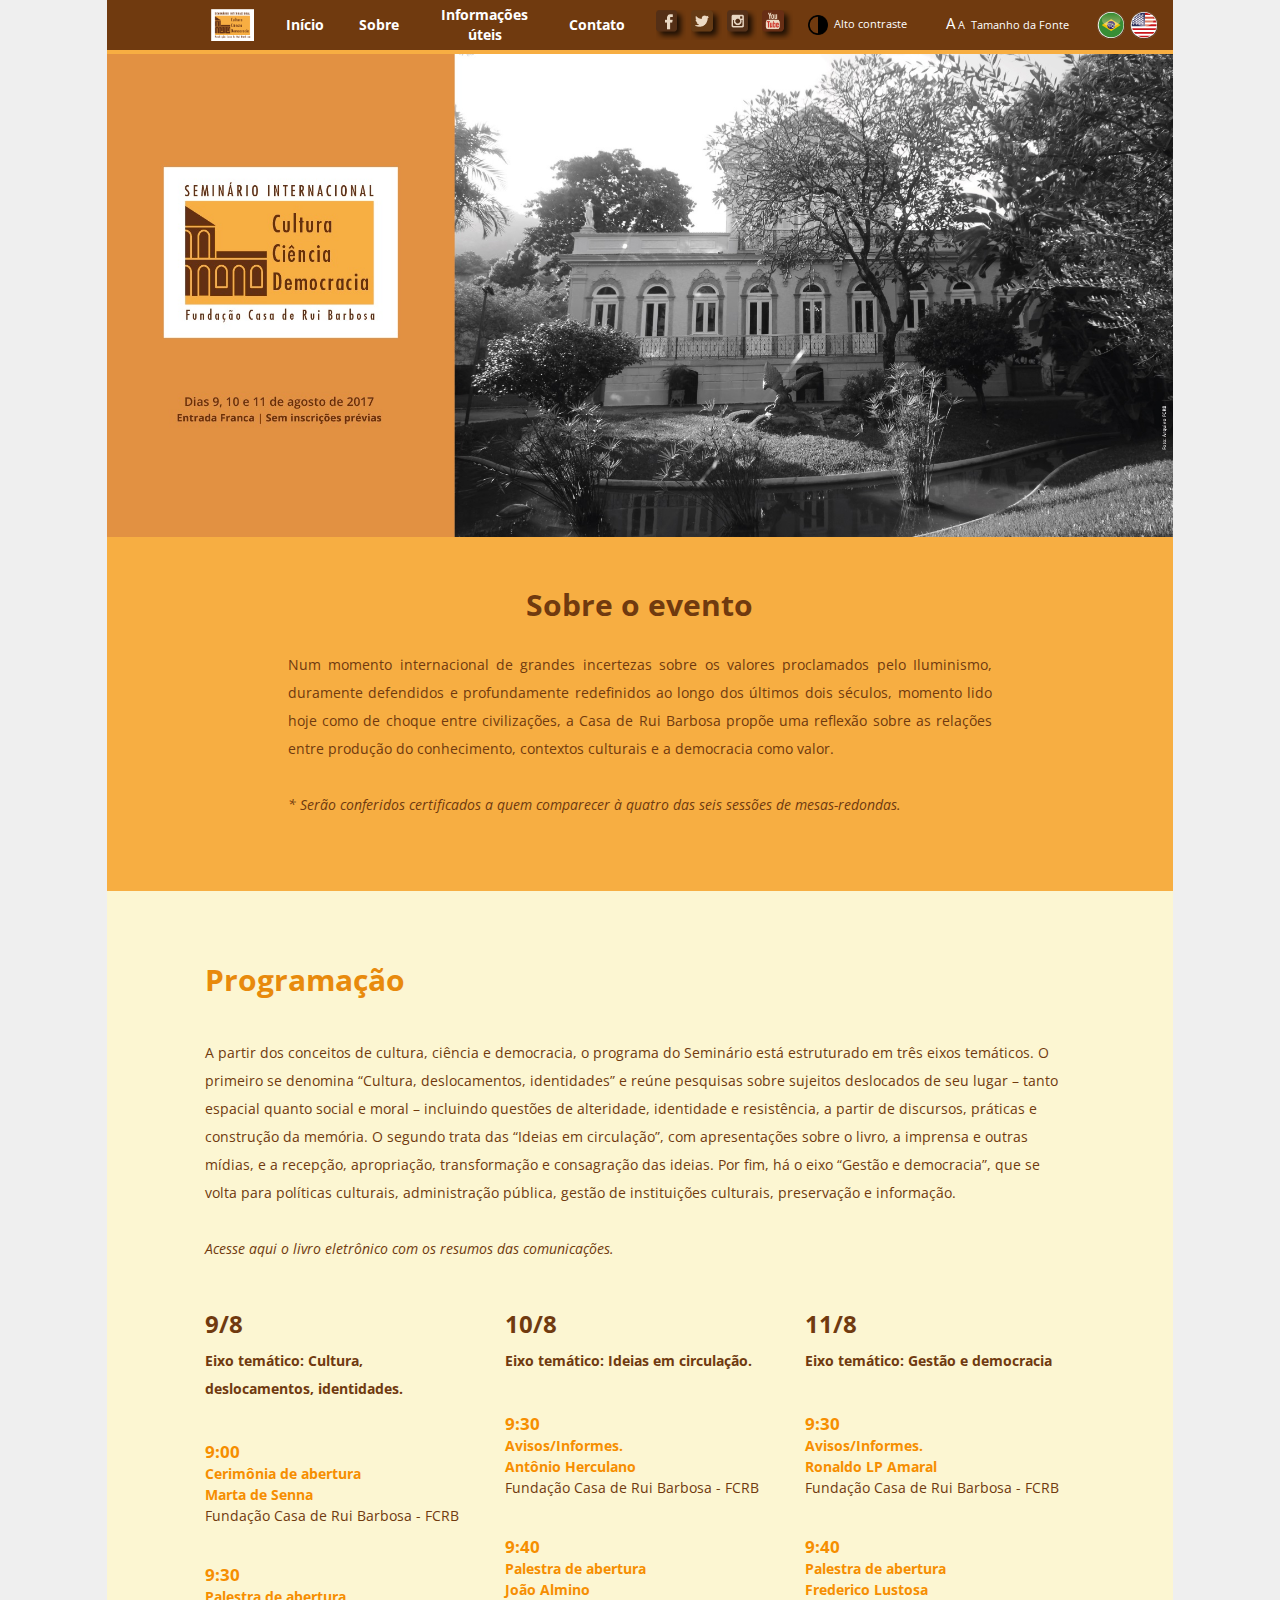
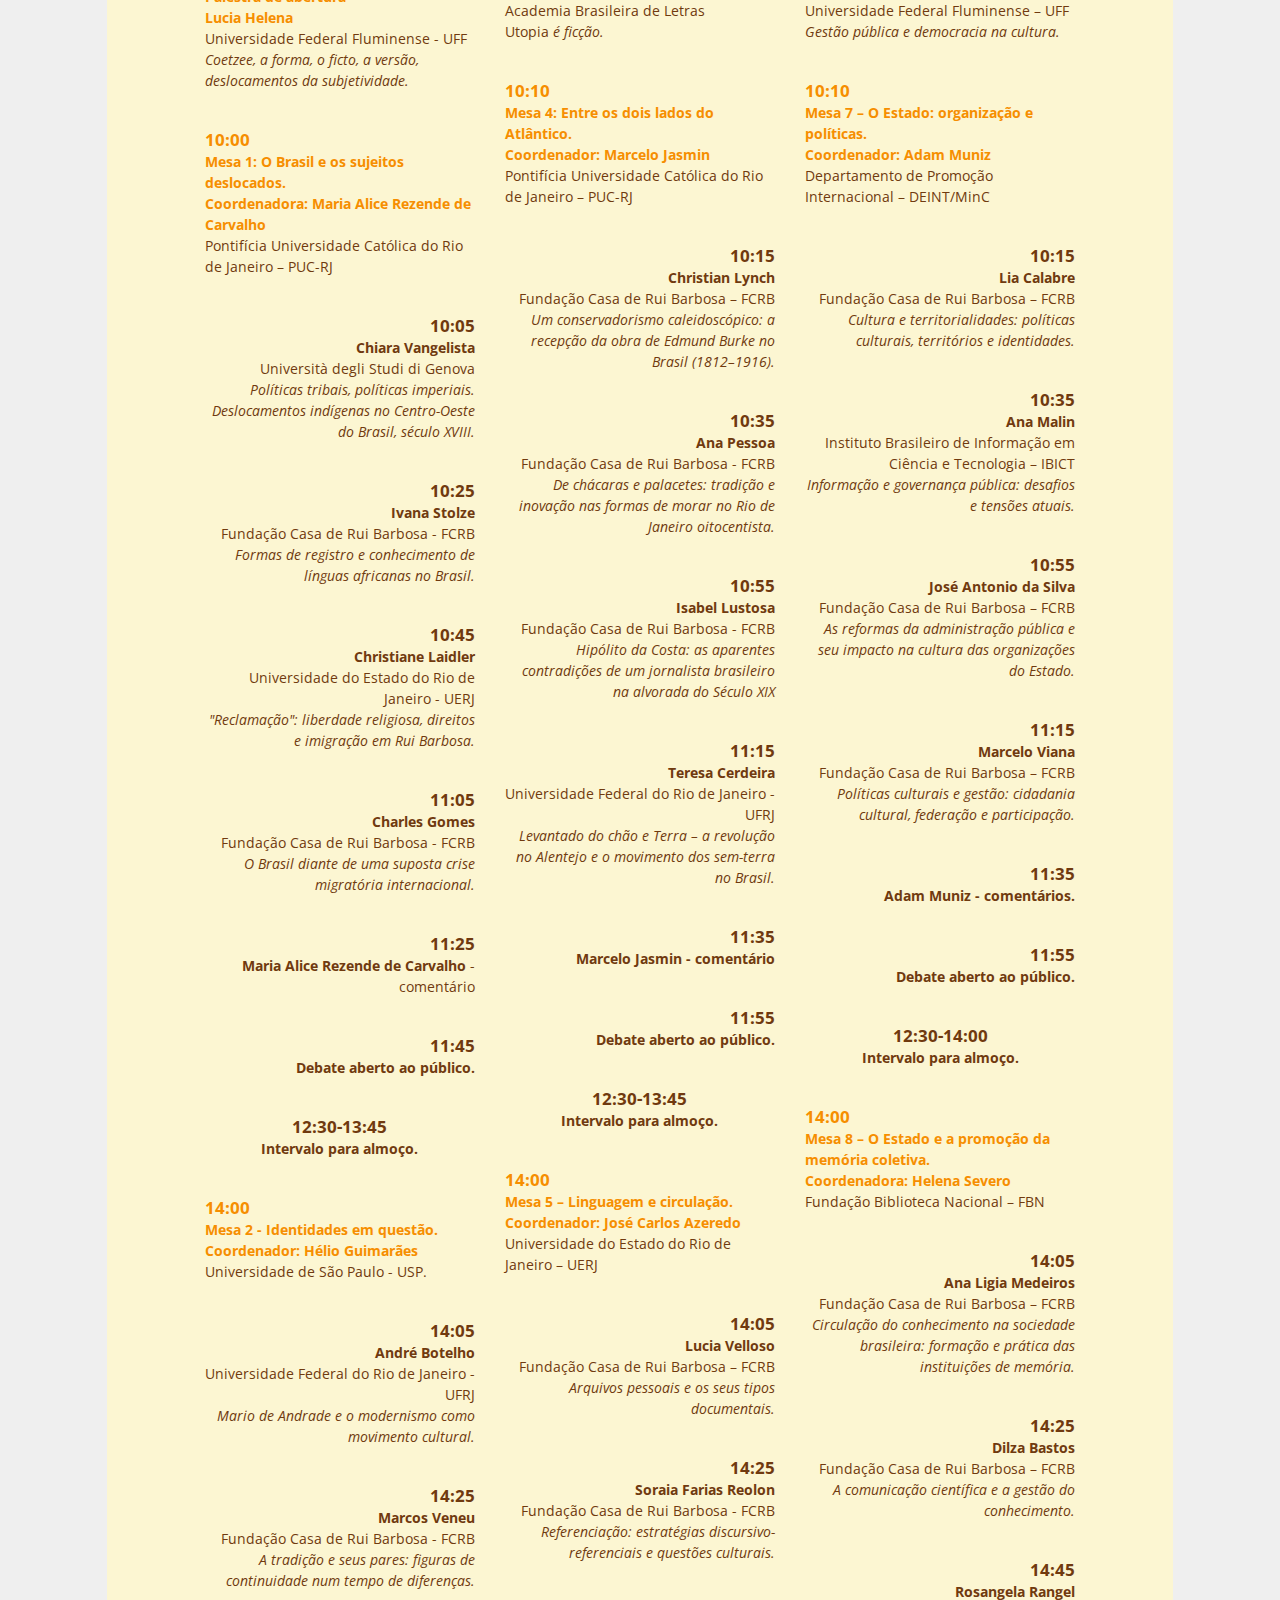
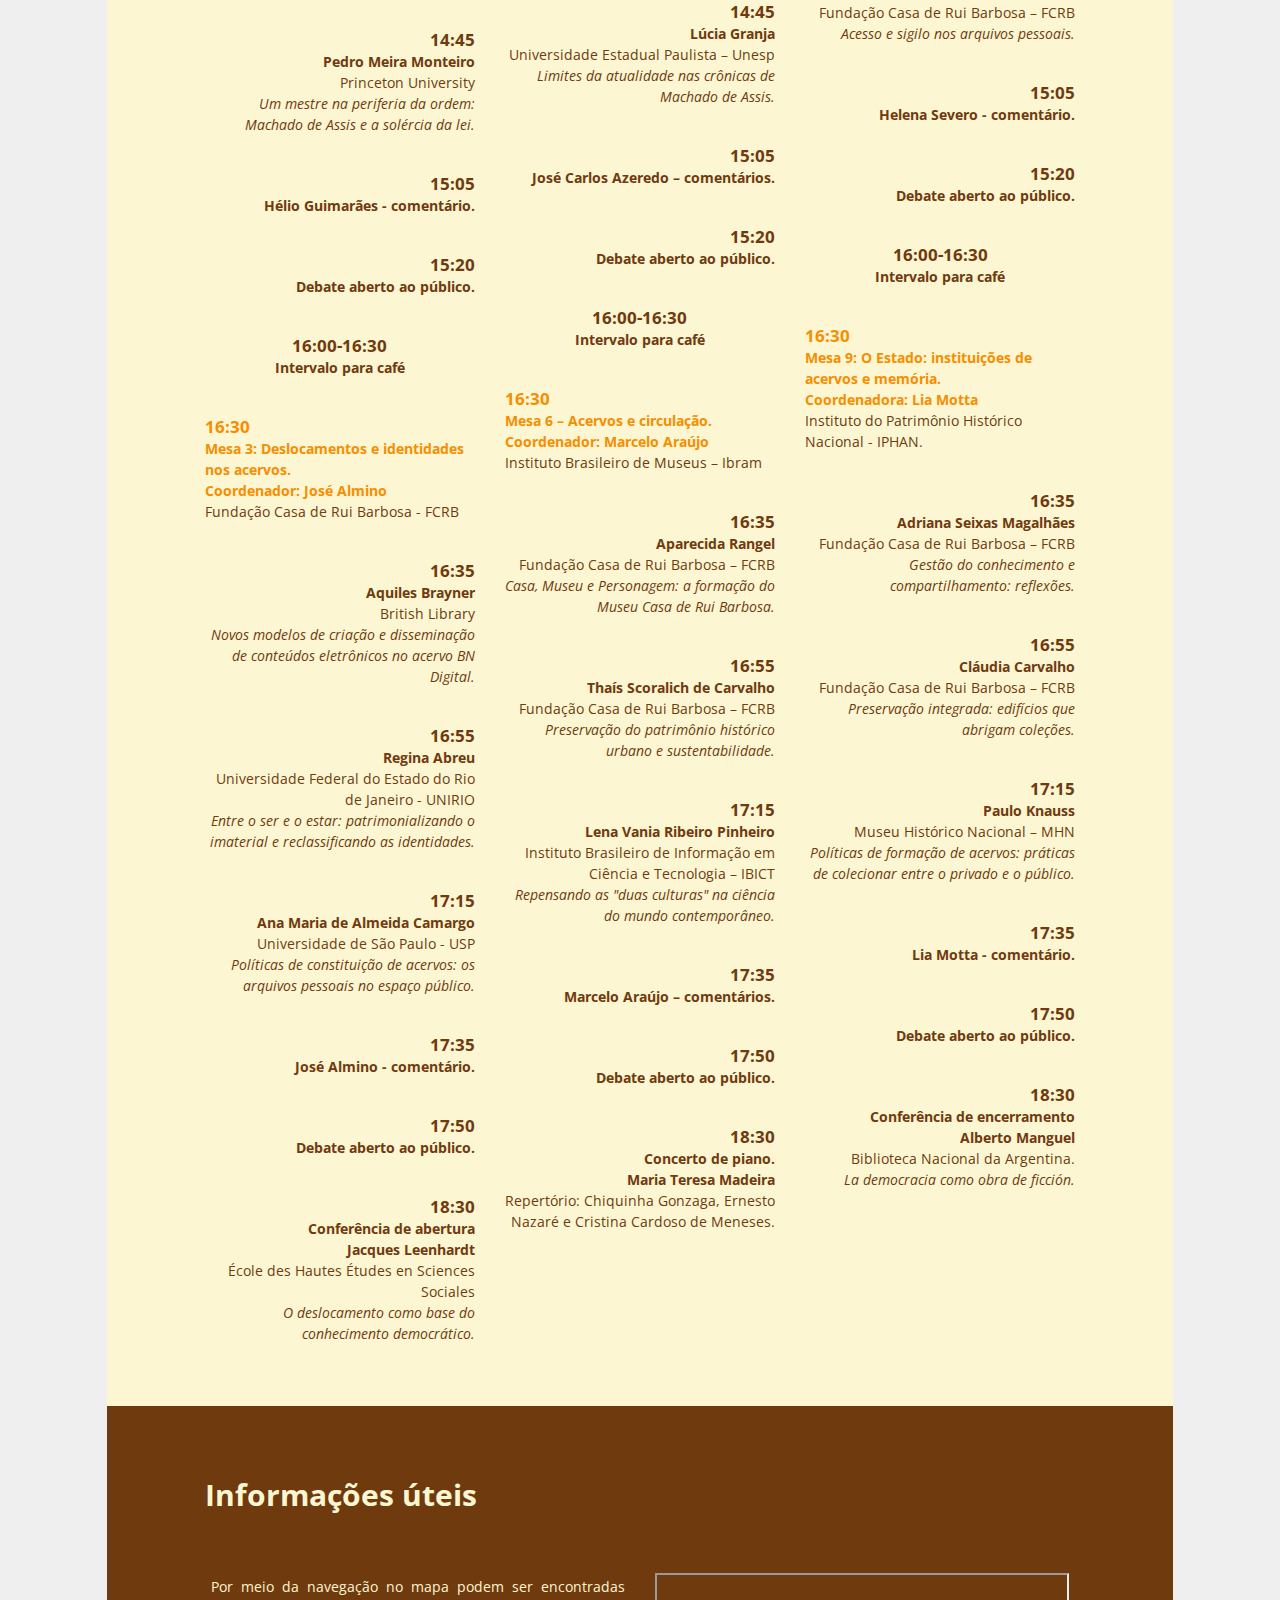
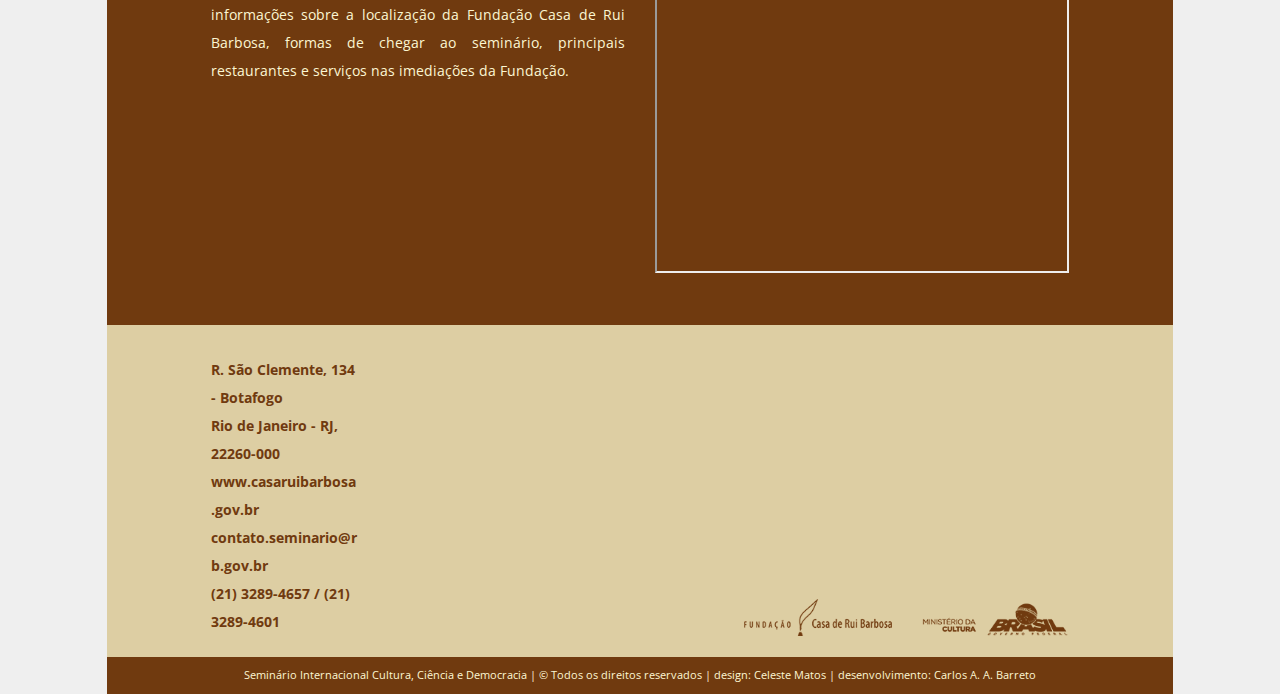
==== commit c98124de: "Ok" ====
--- a/index.html
+++ b/index.html
@@ -16,9 +16,47 @@
 <div class="container-fluid">
 	<div class="row sem-body">
 		<div class="col-md-10 col-md-offset-1 col-sm-10 col-sm-offset-1 col-xs-10 col-xs-offset-1">
-			<nav class="row row-eq-height sem-header navbar" id="menu">
-				<div class="col-md-2 col-sm-2 col-xs-2 sem-menu-col hidden-xs hidden-sm">
-					<img id="logo_mini" src="img/logo_mini.png" alt="Seminário Internacional Cultura Ciência Democracia" />
+			<!--<div class="row row-eq-height" >-->
+				<!--<nav class="sem-header navbar navbar-default" id="menu">-->
+					<!--<div class="col-md-1 col-md-offset-1 sem-menu-col hidden-xs hidden-sm">-->
+						<!--<img class="img-responsive" id="logo_mini" src="img/logo_mini.png" alt="Seminário Internacional Cultura Ciência Democracia" />-->
+					<!--</div>-->
+
+					<!--<a href="#row-banner" class="col-md-1 col-sm-2 col-xs-2 sem-menu-col" id="link-inicio">Início</a>-->
+					<!--<a href="#about" class="col-md-1 col-sm-2 col-xs-2 sem-menu-col" id="link-sobre">Sobre</a>-->
+					<!--<a href="#util" class="col-md-2 col-sm-4 col-xs-4 sem-menu-col" id="link-uteis">Informações úteis</a>-->
+					<!--<a href="#footer" class="col-md-1 col-sm-2 col-xs-2 sem-menu-col" id="contato">Contato</a>-->
+
+					<!--<div class="col-md-2 sem-social hidden-xs hidden-sm">-->
+						<!--<a href="https://www.facebook.com/casaderuibarbosa/" target="_blank">-->
+							<!--<img src="img/facebook.png" id="facebook" alt="Facebook">-->
+						<!--</a>-->
+						<!--<a href="https://twitter.com/casaruibarbosa" target="_blank">-->
+							<!--<img src="img/twitter.png" id="twitter" alt="Twitter">-->
+						<!--</a>-->
+						<!--<a href="https://www.instagram.com/casaruibarbosa/" target="_blank">-->
+							<!--<img src="img/instagram.png" id="instagram" alt="Instagram">-->
+						<!--</a>-->
+						<!--<a href="https://www.youtube.com/user/canalfcrb" target="_blank">-->
+							<!--<img src="img/youtube.png" id="youtube" alt="Youtube">-->
+						<!--</a>-->
+					<!--</div>-->
+
+					<!--<div class="col-md-2 sem-access hidden-xs hidden-sm">-->
+						<!--<span class="contrast" id="contrast"><img src="img/contrast.png" alt="Alto Contraste" class="acessibility">&nbsp;&nbsp;Alto contraste</span>-->
+					<!--</div>-->
+					<!--<div class="col-md-2 sem-access sem-font hidden-xs hidden-sm">-->
+						<!--<span class="font-size"><span id="fontUp">A</span>&nbsp;<span id="fontDown">A</span>&nbsp;&nbsp;Tamanho da Fonte</span>-->
+					<!--</div>-->
+					<!--<div class="col-md-1 sem-idioma hidden-xs hidden-sm">-->
+						<!--<img src="img/pt_icon.png" id="pt" alt="Idioma Português">-->
+						<!--<img src="img/en_icon.png" id="en" alt="Idioma English">-->
+					<!--</div>-->
+				<!--</nav>-->
+			<!--</div>-->
+			<nav class="row row-eq-height sem-header navbar navbar-default" id="menu">
+				<div class="col-md-1 col-md-offset-1 sem-menu-col hidden-xs hidden-sm">
+					<img class="img-responsive" id="logo_mini" src="img/logo_mini.png" alt="Seminário Internacional Cultura Ciência Democracia" />
 				</div>
 
 				<a href="#row-banner" class="col-md-1 col-sm-2 col-xs-2 sem-menu-col" id="link-inicio">Início</a>
@@ -47,7 +85,7 @@
 				<div class="col-md-2 sem-access sem-font hidden-xs hidden-sm">
 					<span class="font-size"><span id="fontUp">A</span>&nbsp;<span id="fontDown">A</span>&nbsp;&nbsp;Tamanho da Fonte</span>
 				</div>
-				<div class="col-md-1 sem-idioma hidden-xs hidden-sm">
+				<div class="col-md-1 sem-idioma">
 					<img src="img/pt_icon.png" id="pt" alt="Idioma Português">
 					<img src="img/en_icon.png" id="en" alt="Idioma English">
 				</div>
@@ -84,7 +122,7 @@
 						e consagração das ideias. Por fim, há o eixo “Gestão e democracia”, que se volta para políticas culturais,
 						administração pública, gestão de instituições culturais, preservação e informação.
 						<br><br>
-						<!--<a href="" target="_blank"><em>Acesse aqui o livro eletrônico com os resumos das comunicações.</em></a>-->
+						<a href="ebook.pdf" target="_blank"><em>Acesse aqui o livro eletrônico com os resumos das comunicações.</em></a>
 
 					</p>
 				</div>
@@ -743,11 +781,11 @@
 					</strong>
 				</div>
 
-				<div class="col-md-3 col-md-offset-2 sem-logo">
-					<img src="img/logo_fcrb.png" alt="Fundação Casa de Rui Barbosa">
-				</div>
-				<div class="col-md-3 sem-logo">
-					<img src="img/logo_minc.png" alt="Ministério da Cultura">
+				<div class="col-md-2 col-md-offset-4 sem-logo">
+					<img src="img/logo_fcrb.png" alt="Fundação Casa de Rui Barbosa" id="logo_fcrb">
+				</div>
+				<div class="col-md-2 sem-logo">
+					<img src="img/logo_minc.png" alt="Ministério da Cultura" id="logo_minc">
 				</div>
 			</div>
 
--- a/css/main.css
+++ b/css/main.css
@@ -20,9 +20,15 @@
     z-index: 9999;
 }
 
+.navbar-header{
+    padding-left: 0;
+    padding-right: 0;
+    max-height: 70px;
+}
+
 .sem-header img{
     max-height: 70px;
-    margin-left: 60px;
+    padding: 0;
 }
 
 .row-eq-height {
@@ -171,6 +177,10 @@
     padding-bottom: 2%;
 }
 
+.sem-event .sem-text a {
+    color: #703a0f;
+}
+
 .sem-event .sem-event-item {
     line-height: 150%;
 }
@@ -243,4 +253,5 @@
     color: #fcf6d2;
     padding-top: 1%;
     padding-bottom: 1%;
-}
+    font-size: 0.8em;
+}
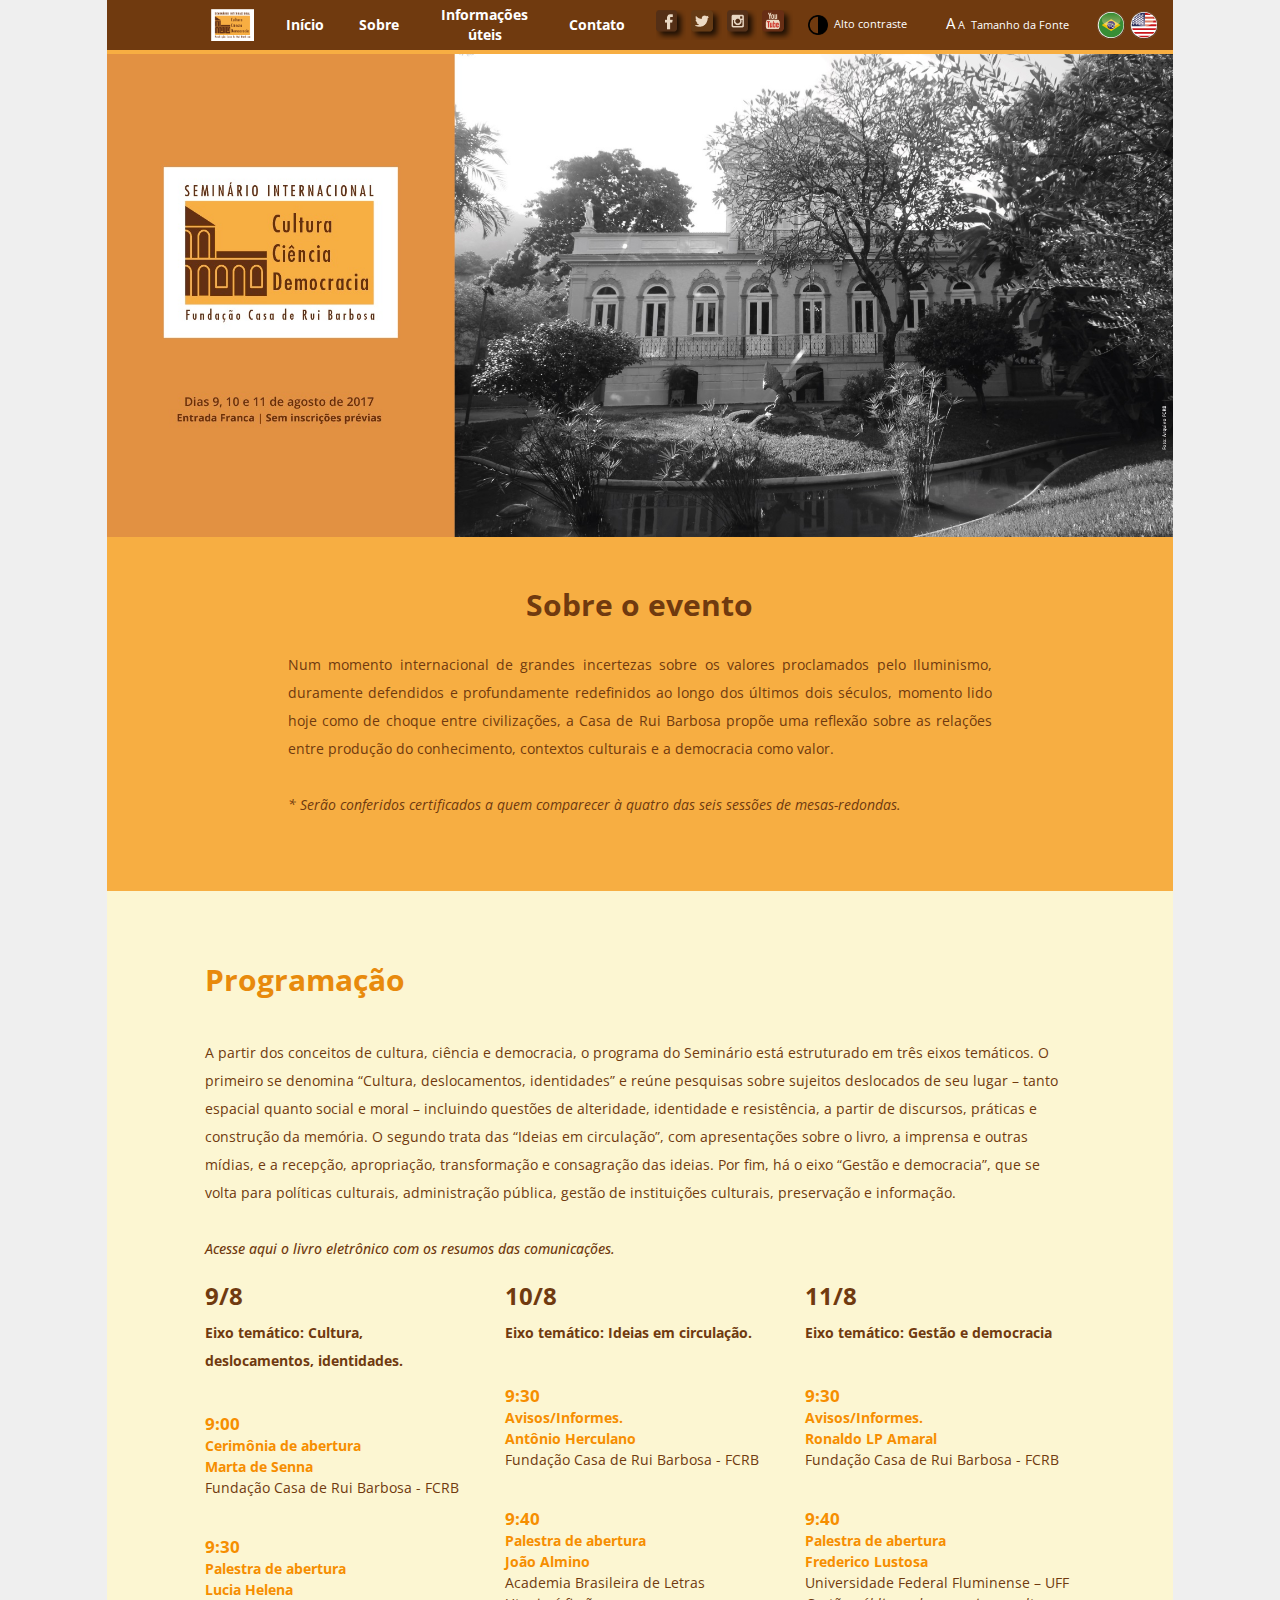
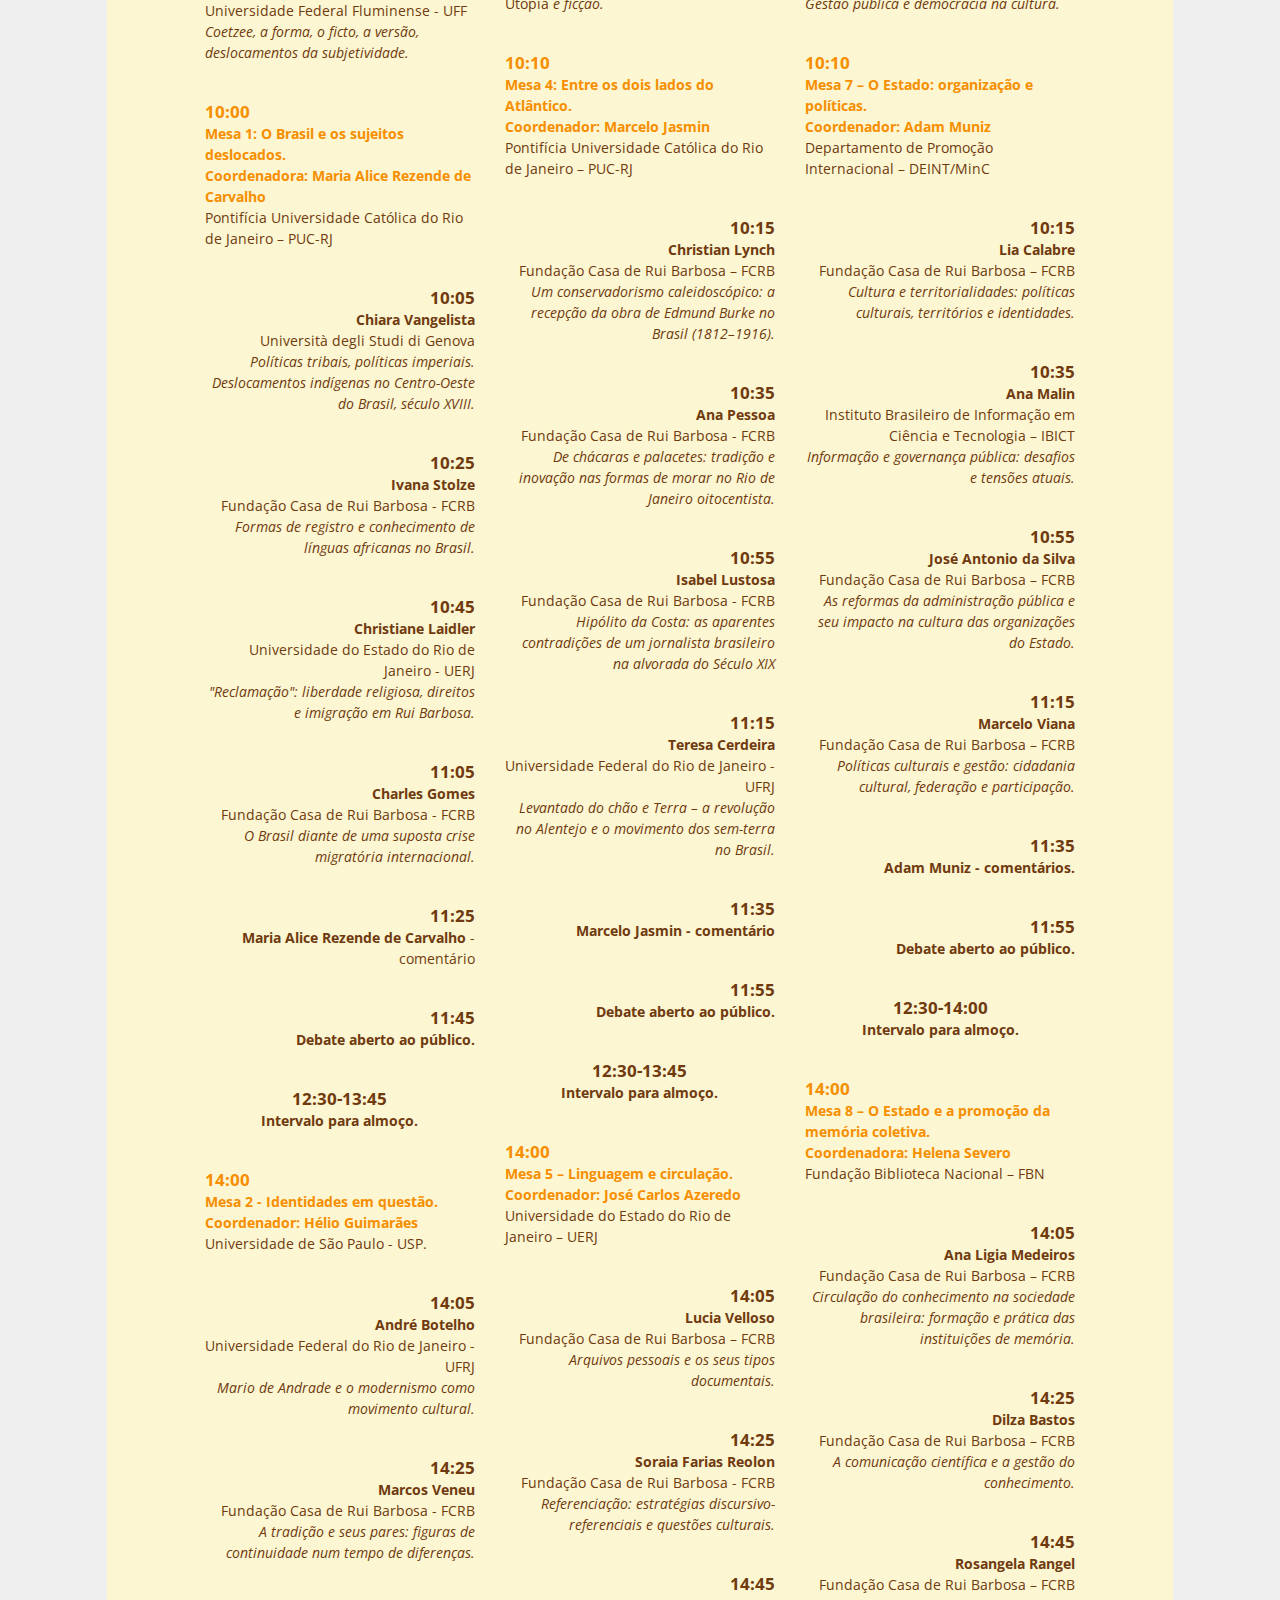
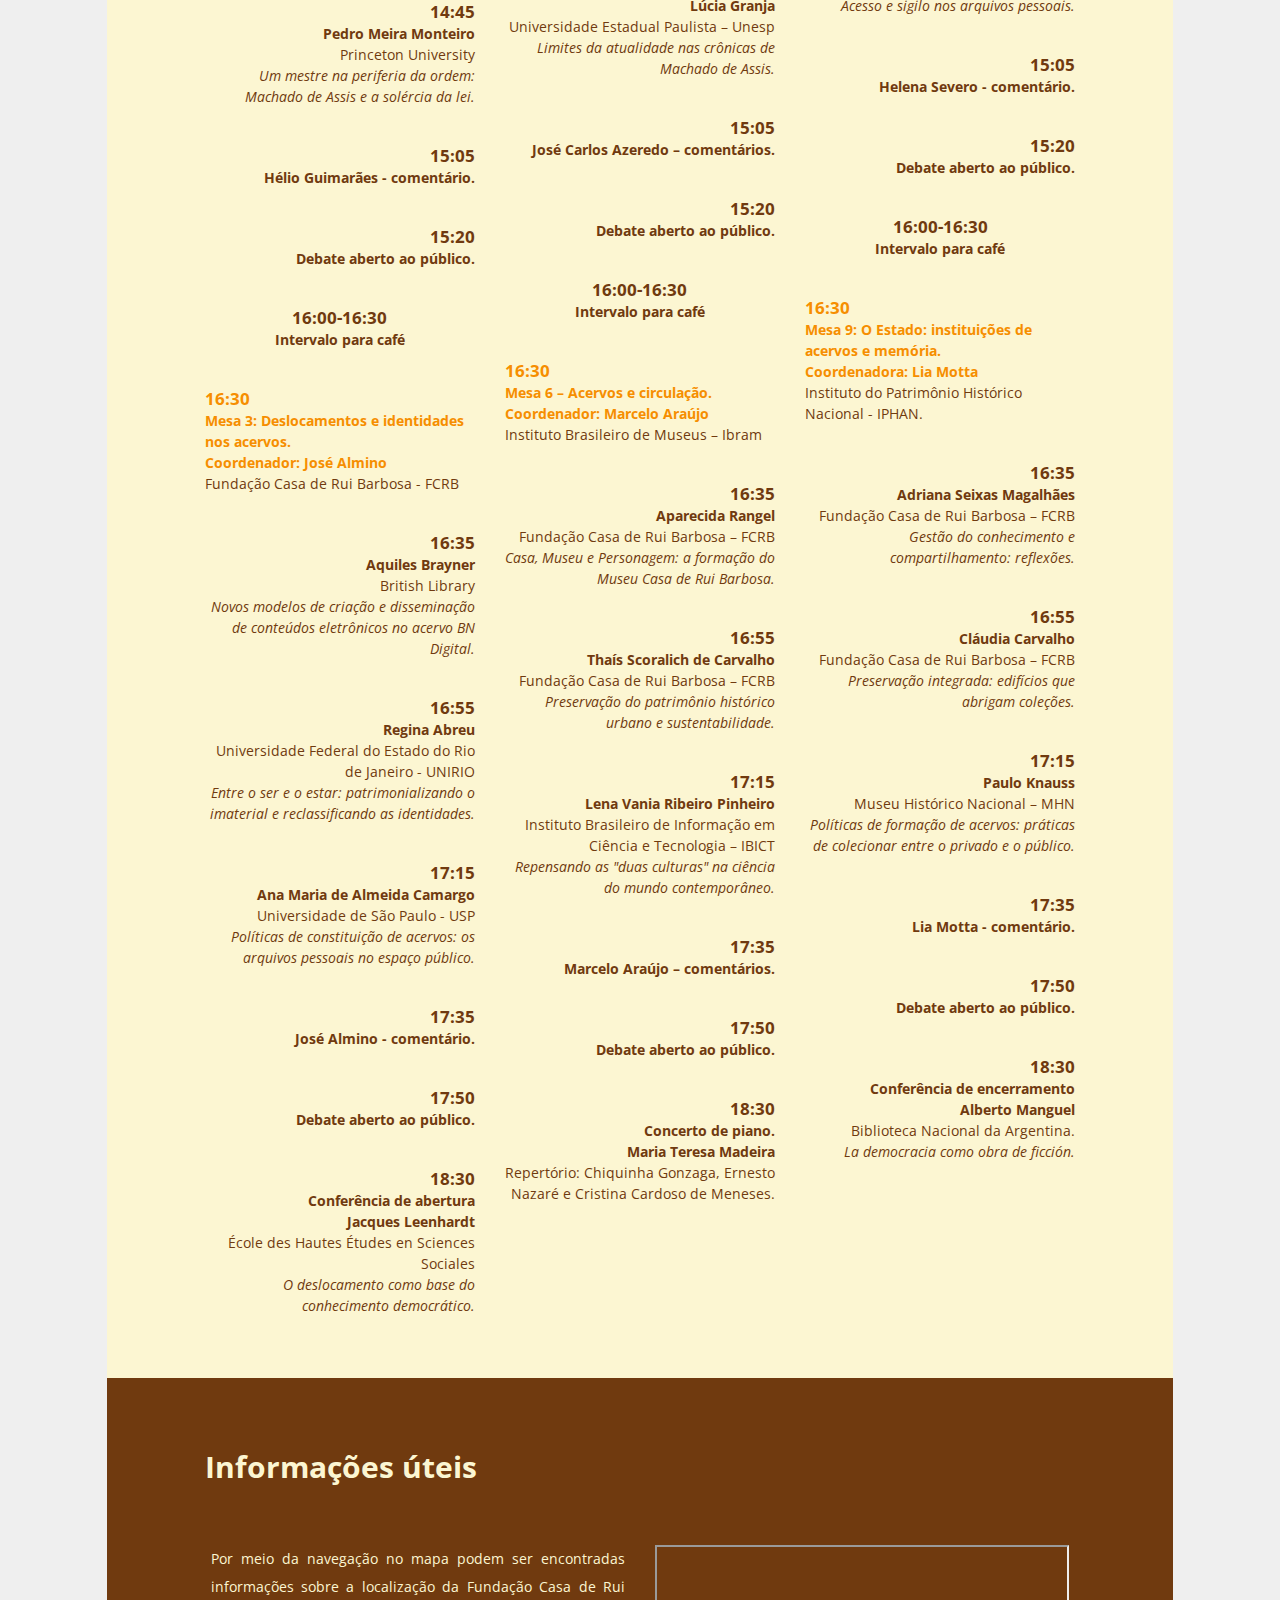
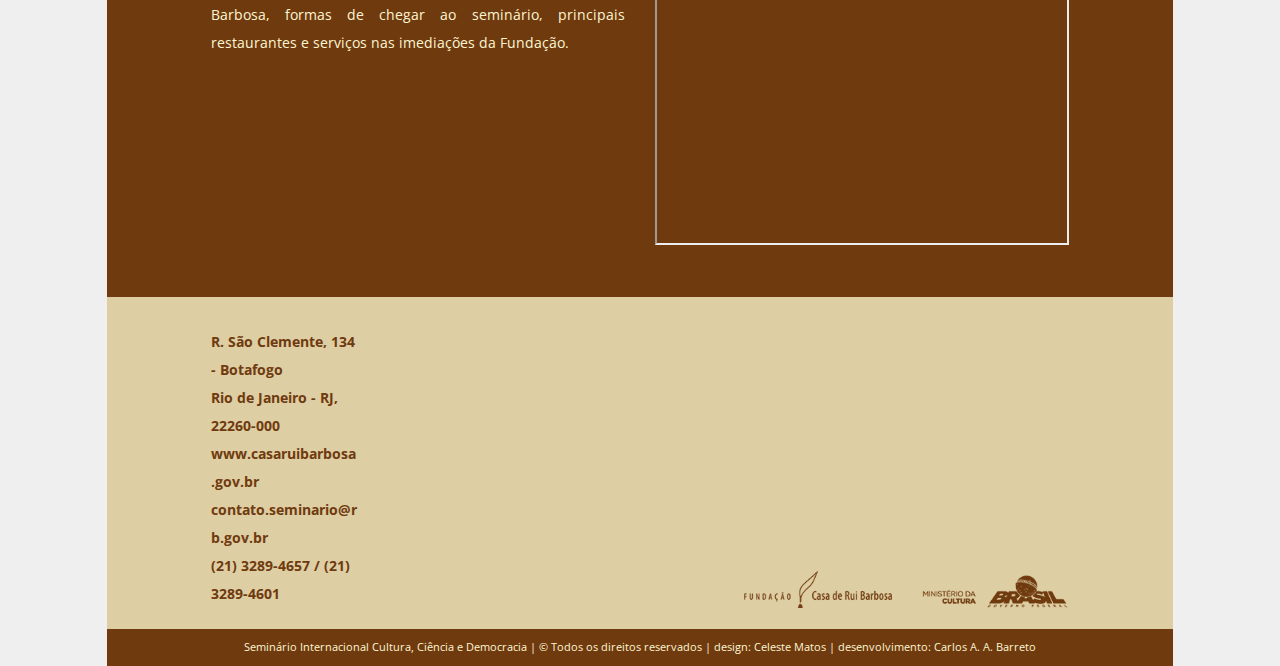
==== commit e8a2fafc: "Links fixed" ====
--- a/index.html
+++ b/index.html
@@ -121,10 +121,12 @@
 						em circulação”, com apresentações sobre o livro, a imprensa e outras mídias, e a recepção, apropriação, transformação
 						e consagração das ideias. Por fim, há o eixo “Gestão e democracia”, que se volta para políticas culturais,
 						administração pública, gestão de instituições culturais, preservação e informação.
-						<br><br>
-						<a href="ebook.pdf" target="_blank"><em>Acesse aqui o livro eletrônico com os resumos das comunicações.</em></a>
-
-					</p>
+					</p>
+				</div>
+				<div class="col-md-12 sem-event-text">
+					<a href="ebook.pdf" target="_blank" id="ebook">
+						<em>Acesse aqui o livro eletrônico com os resumos das comunicações.</em>
+					</a>
 				</div>
 				<div class="col-md-4 sem-event-text">
 					<p>
--- a/css/main.css
+++ b/css/main.css
@@ -122,8 +122,6 @@
 }
 
 .sem-access .acessibility {
-    /*margin-left: -30px;*/
-    /*padding-right: 20px;*/
     max-height: 20px;
 }
 
@@ -167,6 +165,15 @@
     color: #703a0f;
 }
 
+#ebook {
+    color: #703a0f;
+    font-weight: 500;
+}
+
+#ebook:hover{
+    cursos: pointer;
+}
+
 .sem-event .sem-caption {
     font-weight: bold;
     color: #e88a0c;
